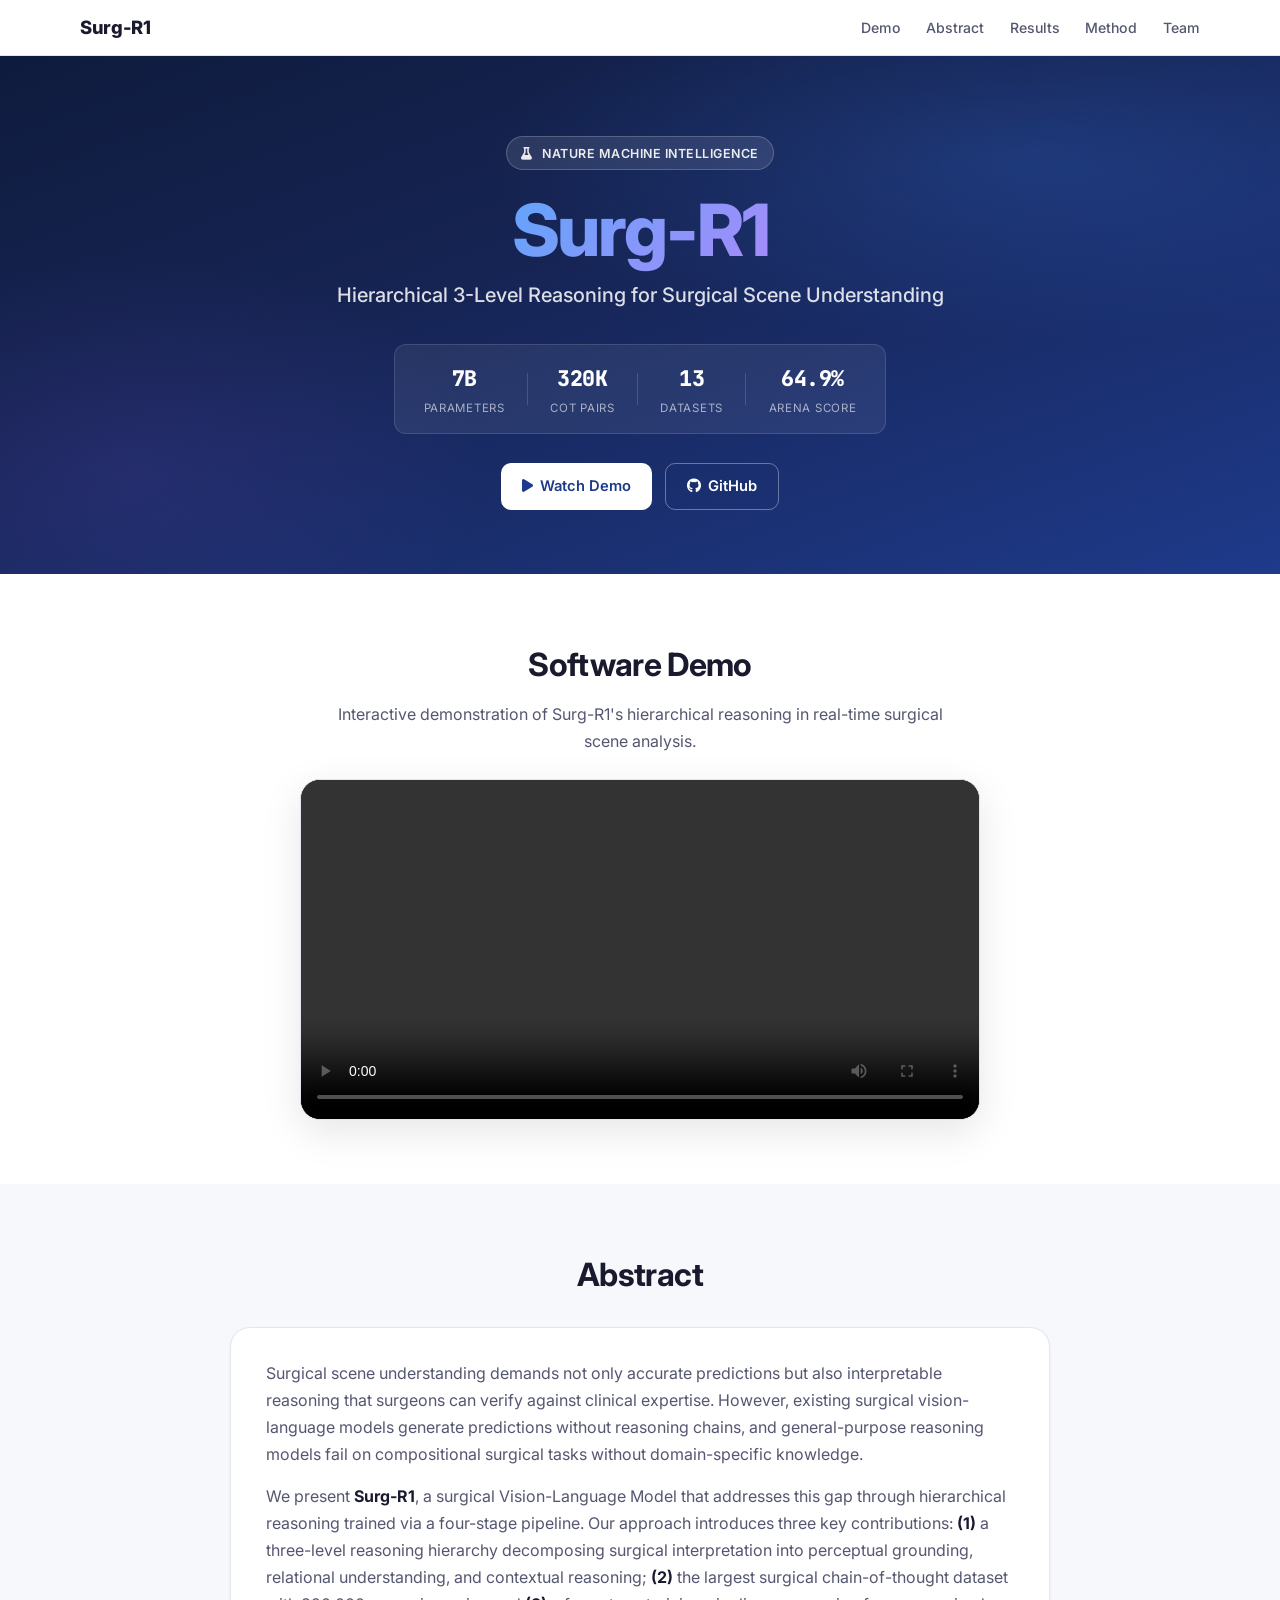
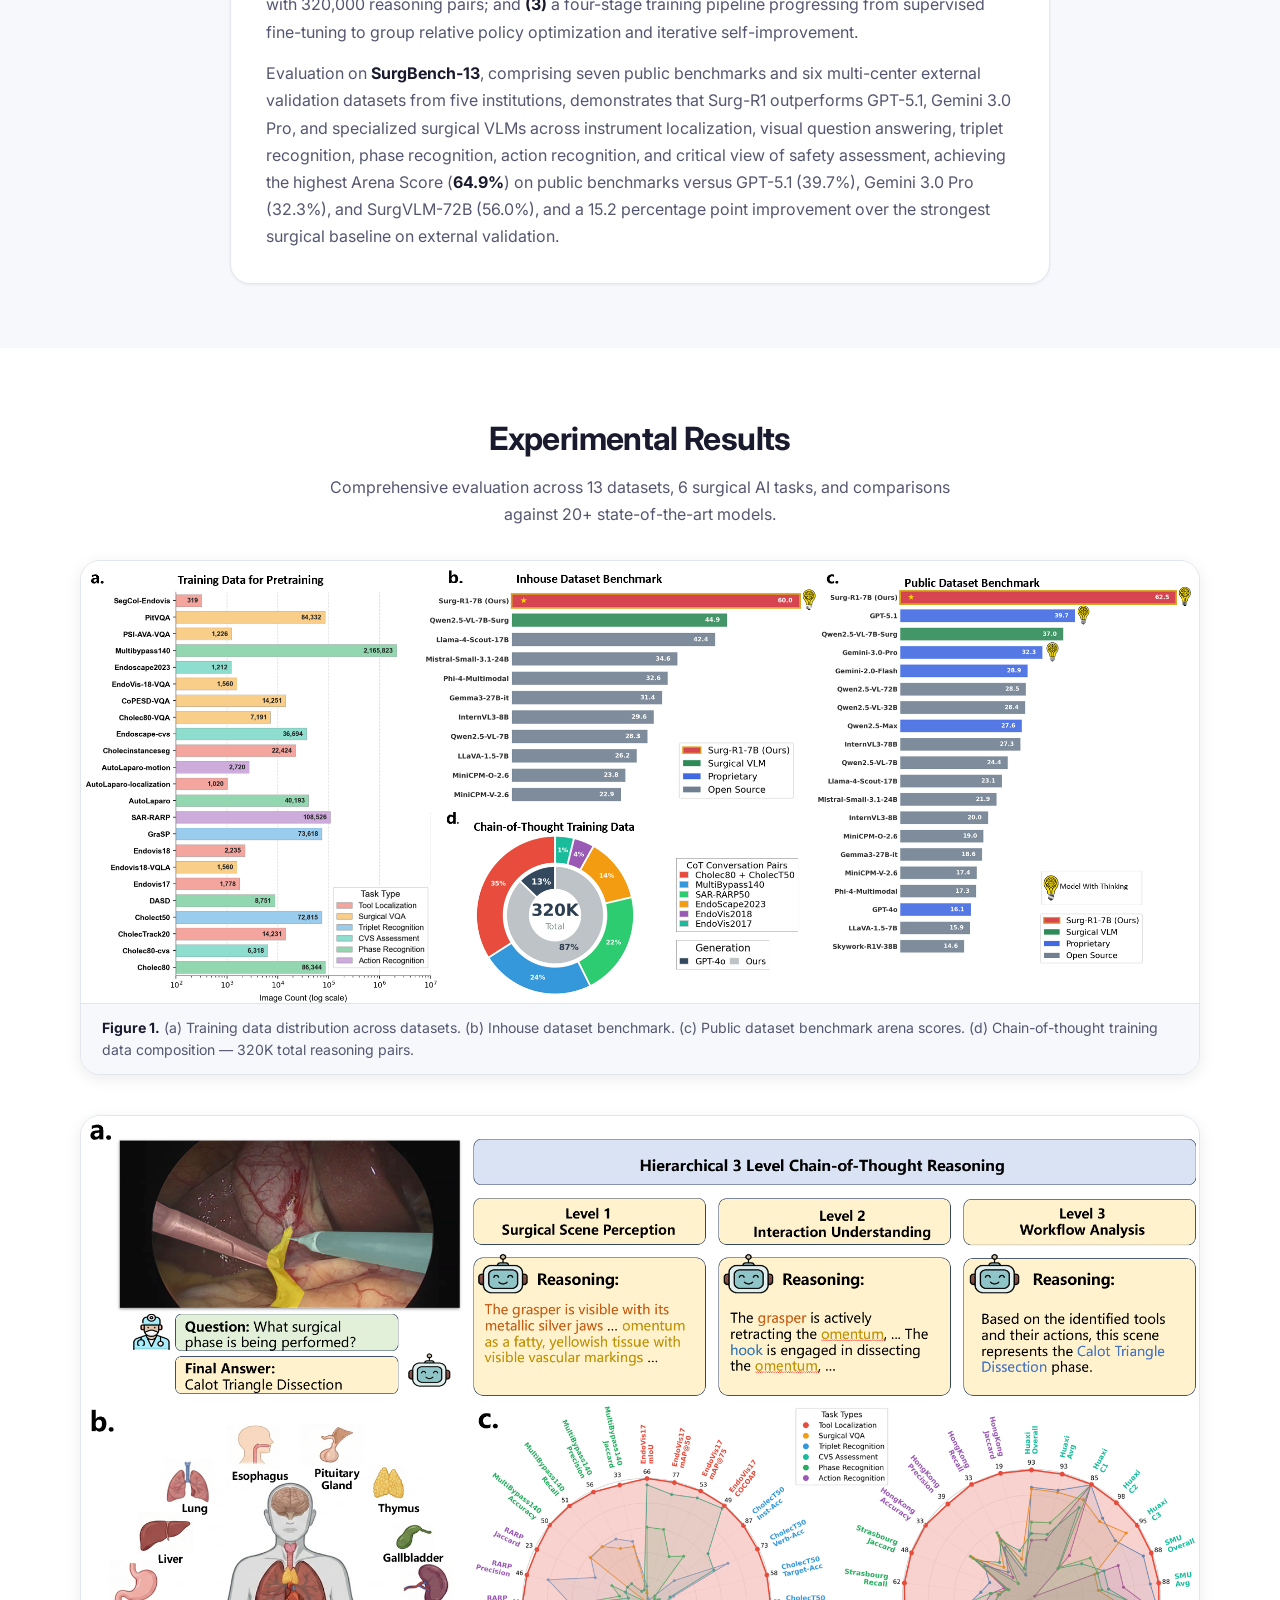
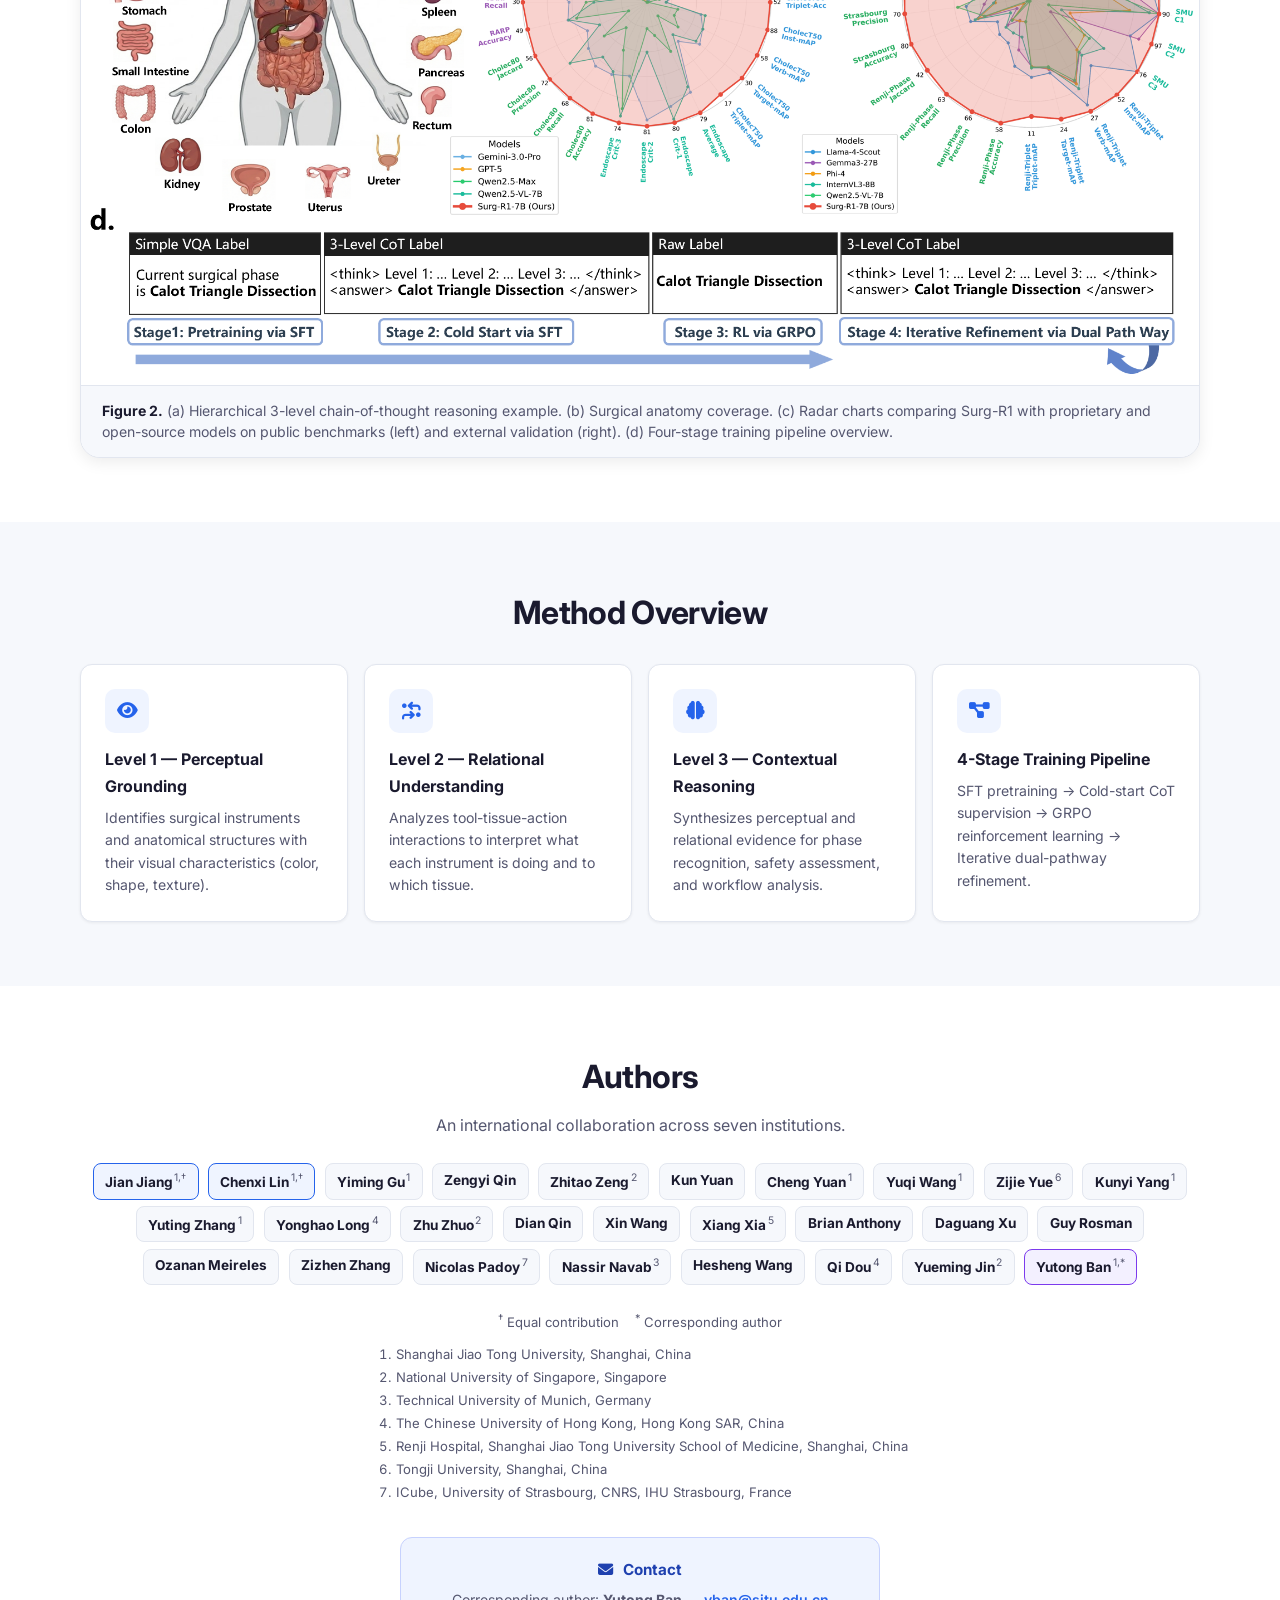
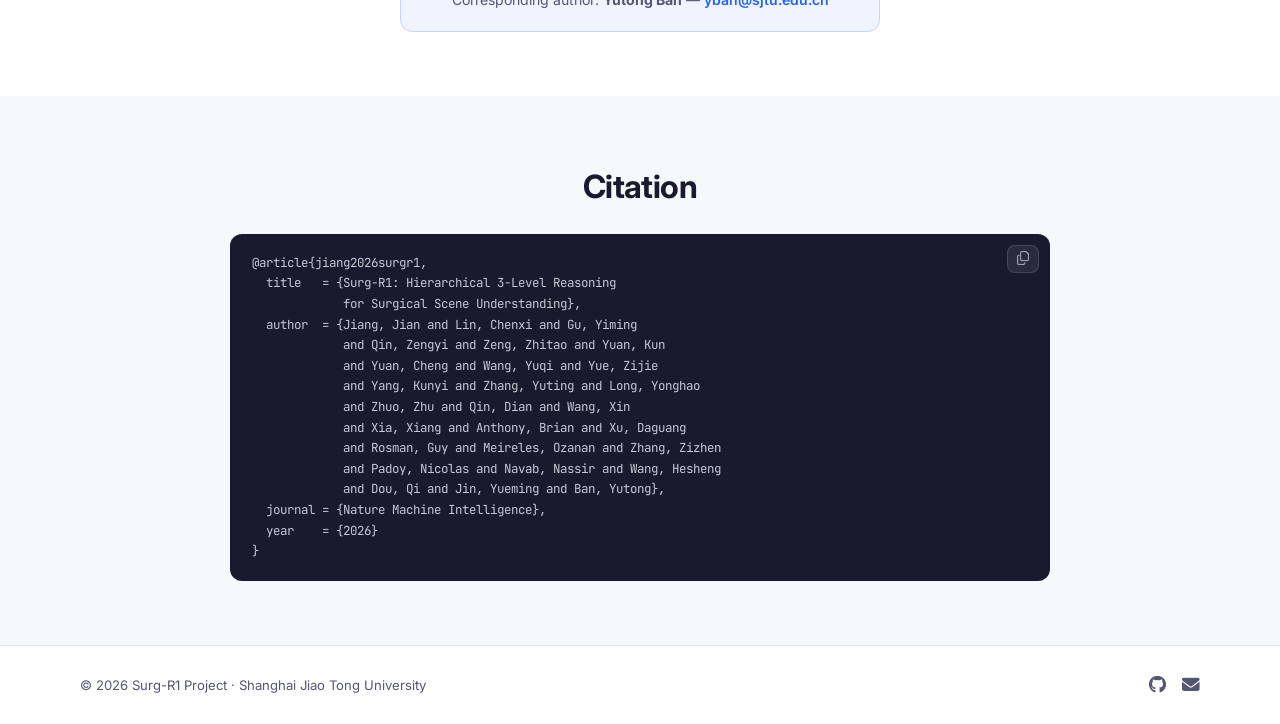
==== index.html @ 4fa376d5 "Redesign site: better template, smaller video, author info, results figures. - Constrain video playe" ====
<!doctype html>
<html lang="en">
  <head>
    <meta charset="UTF-8" />
    <meta name="viewport" content="width=device-width, initial-scale=1.0" />
    <title>Surg-R1 | Hierarchical Reasoning for Surgical Scene Understanding</title>
    <meta name="description" content="Surg-R1: Hierarchical 3-level Reasoning for Surgical Scene Understanding. A surgical VLM with chain-of-thought reasoning." />
    <link rel="preconnect" href="https://fonts.googleapis.com" />
    <link rel="preconnect" href="https://fonts.gstatic.com" crossorigin />
    <link href="https://fonts.googleapis.com/css2?family=Inter:wght@400;500;600;700;800&family=JetBrains+Mono:wght@500&display=swap" rel="stylesheet" />
    <link rel="stylesheet" href="https://cdnjs.cloudflare.com/ajax/libs/font-awesome/6.5.1/css/all.min.css" />
    <link rel="stylesheet" href="styles.css" />
  </head>
  <body>
    <!-- ========== NAV ========== -->
    <nav class="topnav">
      <div class="container nav-inner">
        <a href="#" class="nav-brand">Surg-R1</a>
        <div class="nav-links">
          <a href="#demo">Demo</a>
          <a href="#abstract">Abstract</a>
          <a href="#results">Results</a>
          <a href="#method">Method</a>
          <a href="#authors">Team</a>
        </div>
      </div>
    </nav>

    <!-- ========== HERO ========== -->
    <header class="hero">
      <div class="container hero-inner">
        <span class="badge"><i class="fa-solid fa-flask"></i> Nature Machine Intelligence</span>
        <h1><span class="highlight">Surg-R1</span></h1>
        <p class="hero-sub">Hierarchical 3-Level Reasoning for Surgical Scene Understanding</p>

        <div class="hero-stats">
          <div class="stat">
            <span class="stat-val">7B</span>
            <span class="stat-label">Parameters</span>
          </div>
          <div class="stat-divider"></div>
          <div class="stat">
            <span class="stat-val">320K</span>
            <span class="stat-label">CoT Pairs</span>
          </div>
          <div class="stat-divider"></div>
          <div class="stat">
            <span class="stat-val">13</span>
            <span class="stat-label">Datasets</span>
          </div>
          <div class="stat-divider"></div>
          <div class="stat">
            <span class="stat-val">64.9%</span>
            <span class="stat-label">Arena Score</span>
          </div>
        </div>

        <div class="hero-actions">
          <a href="#demo" class="btn btn-white"><i class="fa-solid fa-play"></i> Watch Demo</a>
          <a href="https://github.com/JianJiangKCL/Surg-R1" class="btn btn-outline" target="_blank"><i class="fa-brands fa-github"></i> GitHub</a>
        </div>
      </div>
    </header>

    <main>
      <!-- ========== DEMO VIDEO ========== -->
      <section id="demo" class="section">
        <div class="container">
          <h2 class="section-title">Software Demo</h2>
          <p class="section-desc">Interactive demonstration of Surg-R1's hierarchical reasoning in real-time surgical scene analysis.</p>
          <div class="video-wrapper">
            <video controls preload="metadata" playsinline class="demo-video">
              <source src="assets/videos/surgr1-demo-web.mp4" type="video/mp4" />
              Your browser does not support HTML5 video.
            </video>
          </div>
        </div>
      </section>

      <!-- ========== ABSTRACT ========== -->
      <section id="abstract" class="section section-alt">
        <div class="container narrow">
          <h2 class="section-title">Abstract</h2>
          <div class="abstract-card">
            <p>Surgical scene understanding demands not only accurate predictions but also interpretable reasoning that surgeons can verify against clinical expertise. However, existing surgical vision-language models generate predictions without reasoning chains, and general-purpose reasoning models fail on compositional surgical tasks without domain-specific knowledge.</p>
            <p>We present <strong>Surg-R1</strong>, a surgical Vision-Language Model that addresses this gap through hierarchical reasoning trained via a four-stage pipeline. Our approach introduces three key contributions: <strong>(1)</strong> a three-level reasoning hierarchy decomposing surgical interpretation into perceptual grounding, relational understanding, and contextual reasoning; <strong>(2)</strong> the largest surgical chain-of-thought dataset with 320,000 reasoning pairs; and <strong>(3)</strong> a four-stage training pipeline progressing from supervised fine-tuning to group relative policy optimization and iterative self-improvement.</p>
            <p>Evaluation on <strong>SurgBench-13</strong>, comprising seven public benchmarks and six multi-center external validation datasets from five institutions, demonstrates that Surg-R1 outperforms GPT-5.1, Gemini 3.0 Pro, and specialized surgical VLMs across instrument localization, visual question answering, triplet recognition, phase recognition, action recognition, and critical view of safety assessment, achieving the highest Arena Score (<strong>64.9%</strong>) on public benchmarks versus GPT-5.1 (39.7%), Gemini 3.0 Pro (32.3%), and SurgVLM-72B (56.0%), and a 15.2 percentage point improvement over the strongest surgical baseline on external validation.</p>
          </div>
        </div>
      </section>

      <!-- ========== RESULTS ========== -->
      <section id="results" class="section">
        <div class="container">
          <h2 class="section-title">Experimental Results</h2>
          <p class="section-desc">Comprehensive evaluation across 13 datasets, 6 surgical AI tasks, and comparisons against 20+ state-of-the-art models.</p>

          <div class="figure-block">
            <figure>
              <img src="assets/images/figure2.png" alt="Training data statistics, inhouse benchmark results, public benchmark arena scores, and CoT data composition" loading="lazy" />
              <figcaption><strong>Figure 1.</strong> (a) Training data distribution across datasets. (b) Inhouse dataset benchmark. (c) Public dataset benchmark arena scores. (d) Chain-of-thought training data composition — 320K total reasoning pairs.</figcaption>
            </figure>
          </div>

          <div class="figure-block">
            <figure>
              <img src="assets/images/figure1.png" alt="Surg-R1 overview: hierarchical reasoning, evaluation radar charts, and training pipeline" loading="lazy" />
              <figcaption><strong>Figure 2.</strong> (a) Hierarchical 3-level chain-of-thought reasoning example. (b) Surgical anatomy coverage. (c) Radar charts comparing Surg-R1 with proprietary and open-source models on public benchmarks (left) and external validation (right). (d) Four-stage training pipeline overview.</figcaption>
            </figure>
          </div>
        </div>
      </section>

      <!-- ========== METHOD ========== -->
      <section id="method" class="section section-alt">
        <div class="container">
          <h2 class="section-title">Method Overview</h2>
          <div class="method-grid">
            <div class="method-card">
              <div class="method-icon"><i class="fa-solid fa-eye"></i></div>
              <h3>Level 1 — Perceptual Grounding</h3>
              <p>Identifies surgical instruments and anatomical structures with their visual characteristics (color, shape, texture).</p>
            </div>
            <div class="method-card">
              <div class="method-icon"><i class="fa-solid fa-arrows-turn-to-dots"></i></div>
              <h3>Level 2 — Relational Understanding</h3>
              <p>Analyzes tool-tissue-action interactions to interpret what each instrument is doing and to which tissue.</p>
            </div>
            <div class="method-card">
              <div class="method-icon"><i class="fa-solid fa-brain"></i></div>
              <h3>Level 3 — Contextual Reasoning</h3>
              <p>Synthesizes perceptual and relational evidence for phase recognition, safety assessment, and workflow analysis.</p>
            </div>
            <div class="method-card">
              <div class="method-icon"><i class="fa-solid fa-diagram-project"></i></div>
              <h3>4-Stage Training Pipeline</h3>
              <p>SFT pretraining → Cold-start CoT supervision → GRPO reinforcement learning → Iterative dual-pathway refinement.</p>
            </div>
          </div>
        </div>
      </section>

      <!-- ========== AUTHORS ========== -->
      <section id="authors" class="section">
        <div class="container">
          <h2 class="section-title">Authors</h2>
          <p class="section-desc">An international collaboration across seven institutions.</p>

          <div class="author-list">
            <div class="author equal"><strong>Jian Jiang</strong><sup>1,†</sup></div>
            <div class="author equal"><strong>Chenxi Lin</strong><sup>1,†</sup></div>
            <div class="author"><strong>Yiming Gu</strong><sup>1</sup></div>
            <div class="author"><strong>Zengyi Qin</strong></div>
            <div class="author"><strong>Zhitao Zeng</strong><sup>2</sup></div>
            <div class="author"><strong>Kun Yuan</strong></div>
            <div class="author"><strong>Cheng Yuan</strong><sup>1</sup></div>
            <div class="author"><strong>Yuqi Wang</strong><sup>1</sup></div>
            <div class="author"><strong>Zijie Yue</strong><sup>6</sup></div>
            <div class="author"><strong>Kunyi Yang</strong><sup>1</sup></div>
            <div class="author"><strong>Yuting Zhang</strong><sup>1</sup></div>
            <div class="author"><strong>Yonghao Long</strong><sup>4</sup></div>
            <div class="author"><strong>Zhu Zhuo</strong><sup>2</sup></div>
            <div class="author"><strong>Dian Qin</strong></div>
            <div class="author"><strong>Xin Wang</strong></div>
            <div class="author"><strong>Xiang Xia</strong><sup>5</sup></div>
            <div class="author"><strong>Brian Anthony</strong></div>
            <div class="author"><strong>Daguang Xu</strong></div>
            <div class="author"><strong>Guy Rosman</strong></div>
            <div class="author"><strong>Ozanan Meireles</strong></div>
            <div class="author"><strong>Zizhen Zhang</strong></div>
            <div class="author"><strong>Nicolas Padoy</strong><sup>7</sup></div>
            <div class="author"><strong>Nassir Navab</strong><sup>3</sup></div>
            <div class="author"><strong>Hesheng Wang</strong></div>
            <div class="author"><strong>Qi Dou</strong><sup>4</sup></div>
            <div class="author"><strong>Yueming Jin</strong><sup>2</sup></div>
            <div class="author corresponding"><strong>Yutong Ban</strong><sup>1,*</sup></div>
          </div>

          <div class="affil-block">
            <p class="affil-note"><sup>†</sup> Equal contribution &nbsp;&nbsp; <sup>*</sup> Corresponding author</p>
            <ol class="affil-list">
              <li>Shanghai Jiao Tong University, Shanghai, China</li>
              <li>National University of Singapore, Singapore</li>
              <li>Technical University of Munich, Germany</li>
              <li>The Chinese University of Hong Kong, Hong Kong SAR, China</li>
              <li>Renji Hospital, Shanghai Jiao Tong University School of Medicine, Shanghai, China</li>
              <li>Tongji University, Shanghai, China</li>
              <li>ICube, University of Strasbourg, CNRS, IHU Strasbourg, France</li>
            </ol>
          </div>

          <div class="contact-card">
            <h3><i class="fa-solid fa-envelope"></i> Contact</h3>
            <p>Corresponding author: <strong>Yutong Ban</strong> — <a href="mailto:yban@sjtu.edu.cn">yban@sjtu.edu.cn</a></p>
          </div>
        </div>
      </section>

      <!-- ========== BIBTEX ========== -->
      <section id="cite" class="section section-alt">
        <div class="container narrow">
          <h2 class="section-title">Citation</h2>
          <div class="cite-box">
            <button class="copy-btn" onclick="copyBib()" title="Copy to clipboard"><i class="fa-regular fa-copy"></i></button>
<pre id="bibtex">@article{jiang2026surgr1,
  title   = {Surg-R1: Hierarchical 3-Level Reasoning
             for Surgical Scene Understanding},
  author  = {Jiang, Jian and Lin, Chenxi and Gu, Yiming
             and Qin, Zengyi and Zeng, Zhitao and Yuan, Kun
             and Yuan, Cheng and Wang, Yuqi and Yue, Zijie
             and Yang, Kunyi and Zhang, Yuting and Long, Yonghao
             and Zhuo, Zhu and Qin, Dian and Wang, Xin
             and Xia, Xiang and Anthony, Brian and Xu, Daguang
             and Rosman, Guy and Meireles, Ozanan and Zhang, Zizhen
             and Padoy, Nicolas and Navab, Nassir and Wang, Hesheng
             and Dou, Qi and Jin, Yueming and Ban, Yutong},
  journal = {Nature Machine Intelligence},
  year    = {2026}
}</pre>
          </div>
        </div>
      </section>
    </main>

    <footer class="footer">
      <div class="container footer-inner">
        <p>&copy; 2026 Surg-R1 Project &middot; Shanghai Jiao Tong University</p>
        <div class="footer-links">
          <a href="https://github.com/JianJiangKCL/Surg-R1" target="_blank"><i class="fa-brands fa-github"></i></a>
          <a href="mailto:yban@sjtu.edu.cn"><i class="fa-solid fa-envelope"></i></a>
        </div>
      </div>
    </footer>

    <script>
      function copyBib() {
        const t = document.getElementById("bibtex").innerText;
        navigator.clipboard.writeText(t);
        const btn = document.querySelector(".copy-btn");
        btn.innerHTML = '<i class="fa-solid fa-check"></i>';
        setTimeout(() => btn.innerHTML = '<i class="fa-regular fa-copy"></i>', 1500);
      }
    </script>
  </body>
</html>
---- styles.css ----
/* ===== Reset & Base ===== */
*,
*::before,
*::after {
  box-sizing: border-box;
  margin: 0;
  padding: 0;
}

:root {
  --bg: #ffffff;
  --bg-alt: #f6f8fc;
  --text: #1a1a2e;
  --text-secondary: #555770;
  --accent: #2563eb;
  --accent-dark: #1e40af;
  --accent-bg: #eff4ff;
  --border: #e2e6ef;
  --radius: 12px;
  --radius-lg: 20px;
  --shadow-sm: 0 1px 3px rgba(0, 0, 0, 0.06);
  --shadow-md: 0 4px 16px rgba(0, 0, 0, 0.08);
  --shadow-lg: 0 12px 40px rgba(0, 0, 0, 0.1);
  --font: "Inter", -apple-system, BlinkMacSystemFont, "Segoe UI", sans-serif;
  --mono: "JetBrains Mono", "Fira Code", monospace;
}

html {
  scroll-behavior: smooth;
  scroll-padding-top: 64px;
}

body {
  font-family: var(--font);
  color: var(--text);
  background: var(--bg);
  line-height: 1.7;
  -webkit-font-smoothing: antialiased;
}

img {
  max-width: 100%;
  height: auto;
  display: block;
}

a {
  color: var(--accent);
  text-decoration: none;
}

a:hover {
  color: var(--accent-dark);
}

/* ===== Layout ===== */
.container {
  width: min(1120px, calc(100% - 2.5rem));
  margin: 0 auto;
}

.narrow {
  max-width: 820px;
}

/* ===== Nav ===== */
.topnav {
  position: sticky;
  top: 0;
  z-index: 100;
  background: rgba(255, 255, 255, 0.88);
  backdrop-filter: blur(16px);
  border-bottom: 1px solid var(--border);
  height: 56px;
  display: flex;
  align-items: center;
}

.nav-inner {
  display: flex;
  align-items: center;
  justify-content: space-between;
}

.nav-brand {
  font-weight: 800;
  font-size: 1.15rem;
  color: var(--text);
  letter-spacing: -0.02em;
}

.nav-links {
  display: flex;
  gap: 1.6rem;
}

.nav-links a {
  color: var(--text-secondary);
  font-size: 0.88rem;
  font-weight: 500;
  transition: color 0.2s;
}

.nav-links a:hover {
  color: var(--accent);
}

/* ===== Hero ===== */
.hero {
  background: linear-gradient(160deg, #0f1b3d 0%, #162454 40%, #1e3a8a 100%);
  color: #fff;
  padding: 5rem 0 4rem;
  position: relative;
  overflow: hidden;
}

.hero::before {
  content: "";
  position: absolute;
  inset: 0;
  background:
    radial-gradient(ellipse 60% 50% at 80% 20%, rgba(59, 130, 246, 0.2) 0%, transparent 70%),
    radial-gradient(ellipse 40% 60% at 10% 80%, rgba(139, 92, 246, 0.12) 0%, transparent 70%);
  pointer-events: none;
}

.hero-inner {
  position: relative;
  text-align: center;
}

.badge {
  display: inline-block;
  padding: 0.35rem 0.9rem;
  background: rgba(255, 255, 255, 0.1);
  border: 1px solid rgba(255, 255, 255, 0.2);
  border-radius: 999px;
  font-size: 0.78rem;
  font-weight: 600;
  letter-spacing: 0.04em;
  text-transform: uppercase;
  color: rgba(255, 255, 255, 0.9);
}

.badge i {
  margin-right: 0.35rem;
}

h1 {
  margin-top: 1.2rem;
  font-size: clamp(2.8rem, 7vw, 4.5rem);
  font-weight: 800;
  letter-spacing: -0.03em;
  line-height: 1.1;
}

.highlight {
  background: linear-gradient(135deg, #60a5fa, #a78bfa);
  -webkit-background-clip: text;
  background-clip: text;
  -webkit-text-fill-color: transparent;
}

.hero-sub {
  margin-top: 0.6rem;
  font-size: clamp(1rem, 2.2vw, 1.25rem);
  font-weight: 500;
  color: rgba(255, 255, 255, 0.85);
}

.hero-stats {
  margin-top: 2rem;
  display: inline-flex;
  align-items: center;
  gap: 1.4rem;
  background: rgba(255, 255, 255, 0.07);
  border: 1px solid rgba(255, 255, 255, 0.12);
  border-radius: var(--radius);
  padding: 0.9rem 1.8rem;
}

.stat {
  display: flex;
  flex-direction: column;
  align-items: center;
}

.stat-val {
  font-size: 1.35rem;
  font-weight: 800;
  font-family: var(--mono);
  letter-spacing: -0.02em;
}

.stat-label {
  font-size: 0.72rem;
  text-transform: uppercase;
  letter-spacing: 0.06em;
  color: rgba(255, 255, 255, 0.6);
  margin-top: 0.15rem;
}

.stat-divider {
  width: 1px;
  height: 32px;
  background: rgba(255, 255, 255, 0.15);
}

.hero-actions {
  margin-top: 1.8rem;
  display: flex;
  gap: 0.8rem;
  justify-content: center;
  flex-wrap: wrap;
}

.btn {
  display: inline-flex;
  align-items: center;
  gap: 0.45rem;
  padding: 0.65rem 1.3rem;
  border-radius: 10px;
  font-weight: 600;
  font-size: 0.92rem;
  transition: all 0.2s;
  cursor: pointer;
  border: none;
}

.btn-white {
  background: #fff;
  color: #1e3a8a;
}

.btn-white:hover {
  background: #e0e7ff;
  color: #1e3a8a;
}

.btn-outline {
  background: transparent;
  color: #fff;
  border: 1.5px solid rgba(255, 255, 255, 0.35);
}

.btn-outline:hover {
  background: rgba(255, 255, 255, 0.1);
  color: #fff;
}

/* ===== Sections ===== */
.section {
  padding: 4rem 0;
}

.section-alt {
  background: var(--bg-alt);
}

.section-title {
  font-size: clamp(1.5rem, 3vw, 2rem);
  font-weight: 700;
  letter-spacing: -0.02em;
  text-align: center;
}

.section-desc {
  margin-top: 0.5rem;
  text-align: center;
  color: var(--text-secondary);
  max-width: 640px;
  margin-left: auto;
  margin-right: auto;
}

/* ===== Video ===== */
.video-wrapper {
  margin: 1.5rem auto 0;
  max-width: 680px;
  border-radius: var(--radius-lg);
  overflow: hidden;
  background: #0f0f17;
  box-shadow: var(--shadow-lg);
  border: 1px solid var(--border);
}

.demo-video {
  width: 100%;
  display: block;
}

/* ===== Abstract ===== */
.abstract-card {
  margin-top: 1.5rem;
  background: var(--bg);
  border: 1px solid var(--border);
  border-radius: var(--radius-lg);
  padding: 2rem 2.2rem;
  box-shadow: var(--shadow-sm);
}

.abstract-card p {
  color: var(--text-secondary);
  margin-bottom: 0.9rem;
}

.abstract-card p:last-child {
  margin-bottom: 0;
}

.abstract-card strong {
  color: var(--text);
}

/* ===== Figures ===== */
.figure-block {
  margin-top: 2rem;
}

.figure-block + .figure-block {
  margin-top: 2.5rem;
}

.figure-block figure {
  background: var(--bg);
  border: 1px solid var(--border);
  border-radius: var(--radius-lg);
  overflow: hidden;
  box-shadow: var(--shadow-md);
}

.figure-block figure img {
  width: 100%;
  display: block;
}

.figure-block figcaption {
  padding: 0.85rem 1.3rem;
  font-size: 0.88rem;
  color: var(--text-secondary);
  line-height: 1.55;
  border-top: 1px solid var(--border);
  background: var(--bg-alt);
}

.figure-block figcaption strong {
  color: var(--text);
}

/* ===== Method Grid ===== */
.method-grid {
  margin-top: 1.5rem;
  display: grid;
  grid-template-columns: repeat(auto-fit, minmax(240px, 1fr));
  gap: 1rem;
}

.method-card {
  background: var(--bg);
  border: 1px solid var(--border);
  border-radius: var(--radius);
  padding: 1.5rem;
  box-shadow: var(--shadow-sm);
  transition: box-shadow 0.25s, transform 0.25s;
}

.method-card:hover {
  box-shadow: var(--shadow-md);
  transform: translateY(-2px);
}

.method-icon {
  width: 44px;
  height: 44px;
  border-radius: 10px;
  background: var(--accent-bg);
  color: var(--accent);
  display: flex;
  align-items: center;
  justify-content: center;
  font-size: 1.15rem;
  margin-bottom: 0.8rem;
}

.method-card h3 {
  font-size: 1rem;
  font-weight: 700;
  margin-bottom: 0.4rem;
}

.method-card p {
  font-size: 0.88rem;
  color: var(--text-secondary);
  line-height: 1.6;
}

/* ===== Authors ===== */
.author-list {
  margin-top: 1.5rem;
  display: flex;
  flex-wrap: wrap;
  justify-content: center;
  gap: 0.4rem 0.6rem;
}

.author {
  display: inline-block;
  padding: 0.3rem 0.7rem;
  background: var(--bg-alt);
  border: 1px solid var(--border);
  border-radius: 8px;
  font-size: 0.85rem;
}

.author.equal {
  border-color: var(--accent);
  background: var(--accent-bg);
}

.author.corresponding {
  border-color: #7c3aed;
  background: #f3f0ff;
}

.author sup {
  font-size: 0.65rem;
  color: var(--text-secondary);
  margin-left: 0.1rem;
}

.affil-block {
  margin-top: 1.5rem;
  text-align: center;
}

.affil-note {
  font-size: 0.82rem;
  color: var(--text-secondary);
  margin-bottom: 0.6rem;
}

.affil-list {
  display: inline-block;
  text-align: left;
  font-size: 0.82rem;
  color: var(--text-secondary);
  padding-left: 1.5rem;
  line-height: 1.75;
}

.contact-card {
  margin-top: 2rem;
  background: var(--accent-bg);
  border: 1px solid #c7d2fe;
  border-radius: var(--radius);
  padding: 1.2rem 1.5rem;
  max-width: 480px;
  margin-left: auto;
  margin-right: auto;
  text-align: center;
}

.contact-card h3 {
  font-size: 0.95rem;
  color: var(--accent-dark);
  margin-bottom: 0.3rem;
}

.contact-card h3 i {
  margin-right: 0.4rem;
}

.contact-card p {
  font-size: 0.88rem;
  color: var(--text-secondary);
}

.contact-card a {
  font-weight: 600;
}

/* ===== Citation ===== */
.cite-box {
  margin-top: 1.2rem;
  position: relative;
  background: #1a1a2e;
  border-radius: var(--radius);
  padding: 1.2rem 1.4rem;
  overflow-x: auto;
}

.cite-box pre {
  font-family: var(--mono);
  font-size: 0.78rem;
  color: #c5c8d4;
  line-height: 1.65;
  white-space: pre;
  margin: 0;
}

.copy-btn {
  position: absolute;
  top: 0.7rem;
  right: 0.7rem;
  background: rgba(255, 255, 255, 0.08);
  border: 1px solid rgba(255, 255, 255, 0.12);
  color: #9ca3af;
  border-radius: 8px;
  padding: 0.35rem 0.55rem;
  cursor: pointer;
  font-size: 0.85rem;
  transition: all 0.2s;
}

.copy-btn:hover {
  background: rgba(255, 255, 255, 0.15);
  color: #fff;
}

/* ===== Footer ===== */
.footer {
  padding: 1.5rem 0;
  border-top: 1px solid var(--border);
}

.footer-inner {
  display: flex;
  align-items: center;
  justify-content: space-between;
}

.footer p {
  font-size: 0.82rem;
  color: var(--text-secondary);
}

.footer-links {
  display: flex;
  gap: 1rem;
}

.footer-links a {
  color: var(--text-secondary);
  font-size: 1.1rem;
  transition: color 0.2s;
}

.footer-links a:hover {
  color: var(--accent);
}

/* ===== Responsive ===== */
@media (max-width: 768px) {
  .hero {
    padding: 3.5rem 0 3rem;
  }

  .hero-stats {
    gap: 0.8rem;
    padding: 0.7rem 1rem;
  }

  .stat-val {
    font-size: 1.1rem;
  }

  .nav-links {
    display: none;
  }

  .method-grid {
    grid-template-columns: 1fr;
  }

  .abstract-card {
    padding: 1.2rem 1rem;
  }

  .footer-inner {
    flex-direction: column;
    gap: 0.6rem;
  }
}

@media (max-width: 480px) {
  .hero-stats {
    flex-wrap: wrap;
    justify-content: center;
  }

  .stat-divider {
    display: none;
  }

  .hero-actions {
    flex-direction: column;
    align-items: center;
  }

  .btn {
    width: 100%;
    justify-content: center;
  }
}
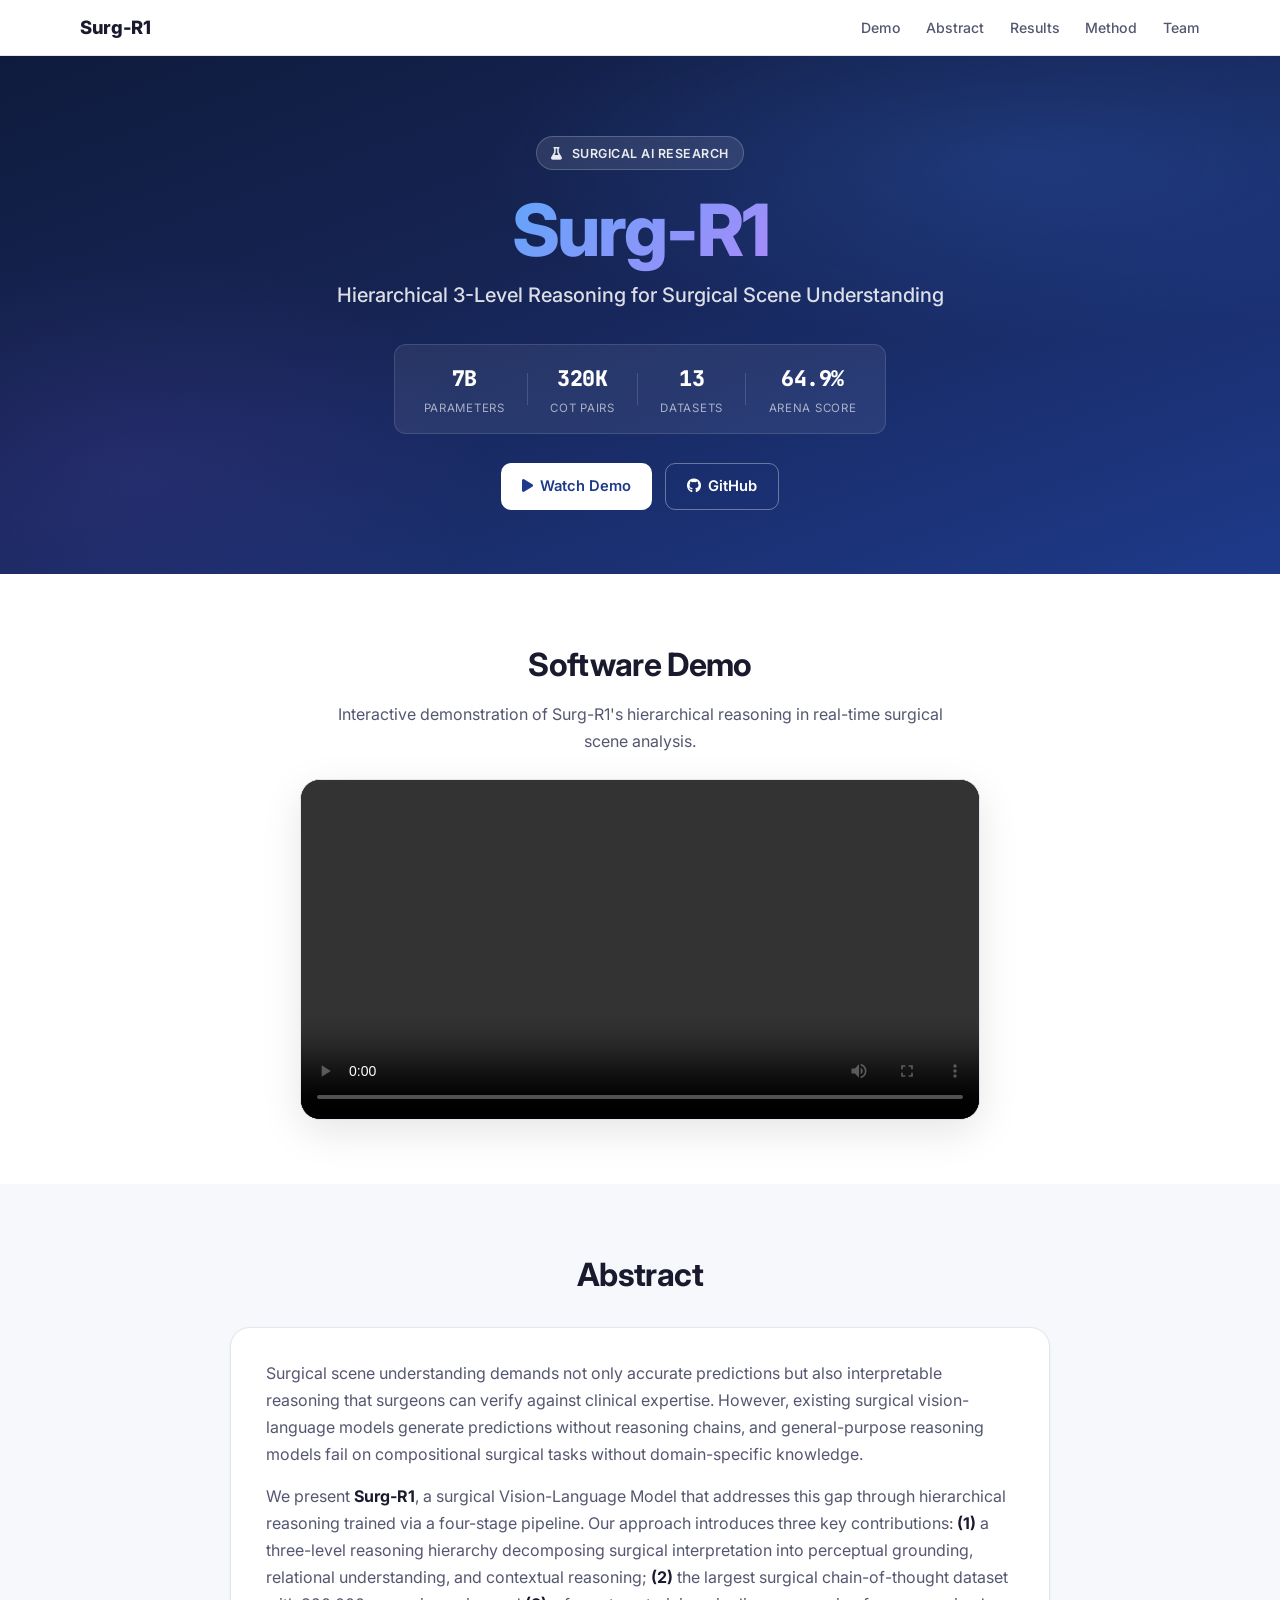
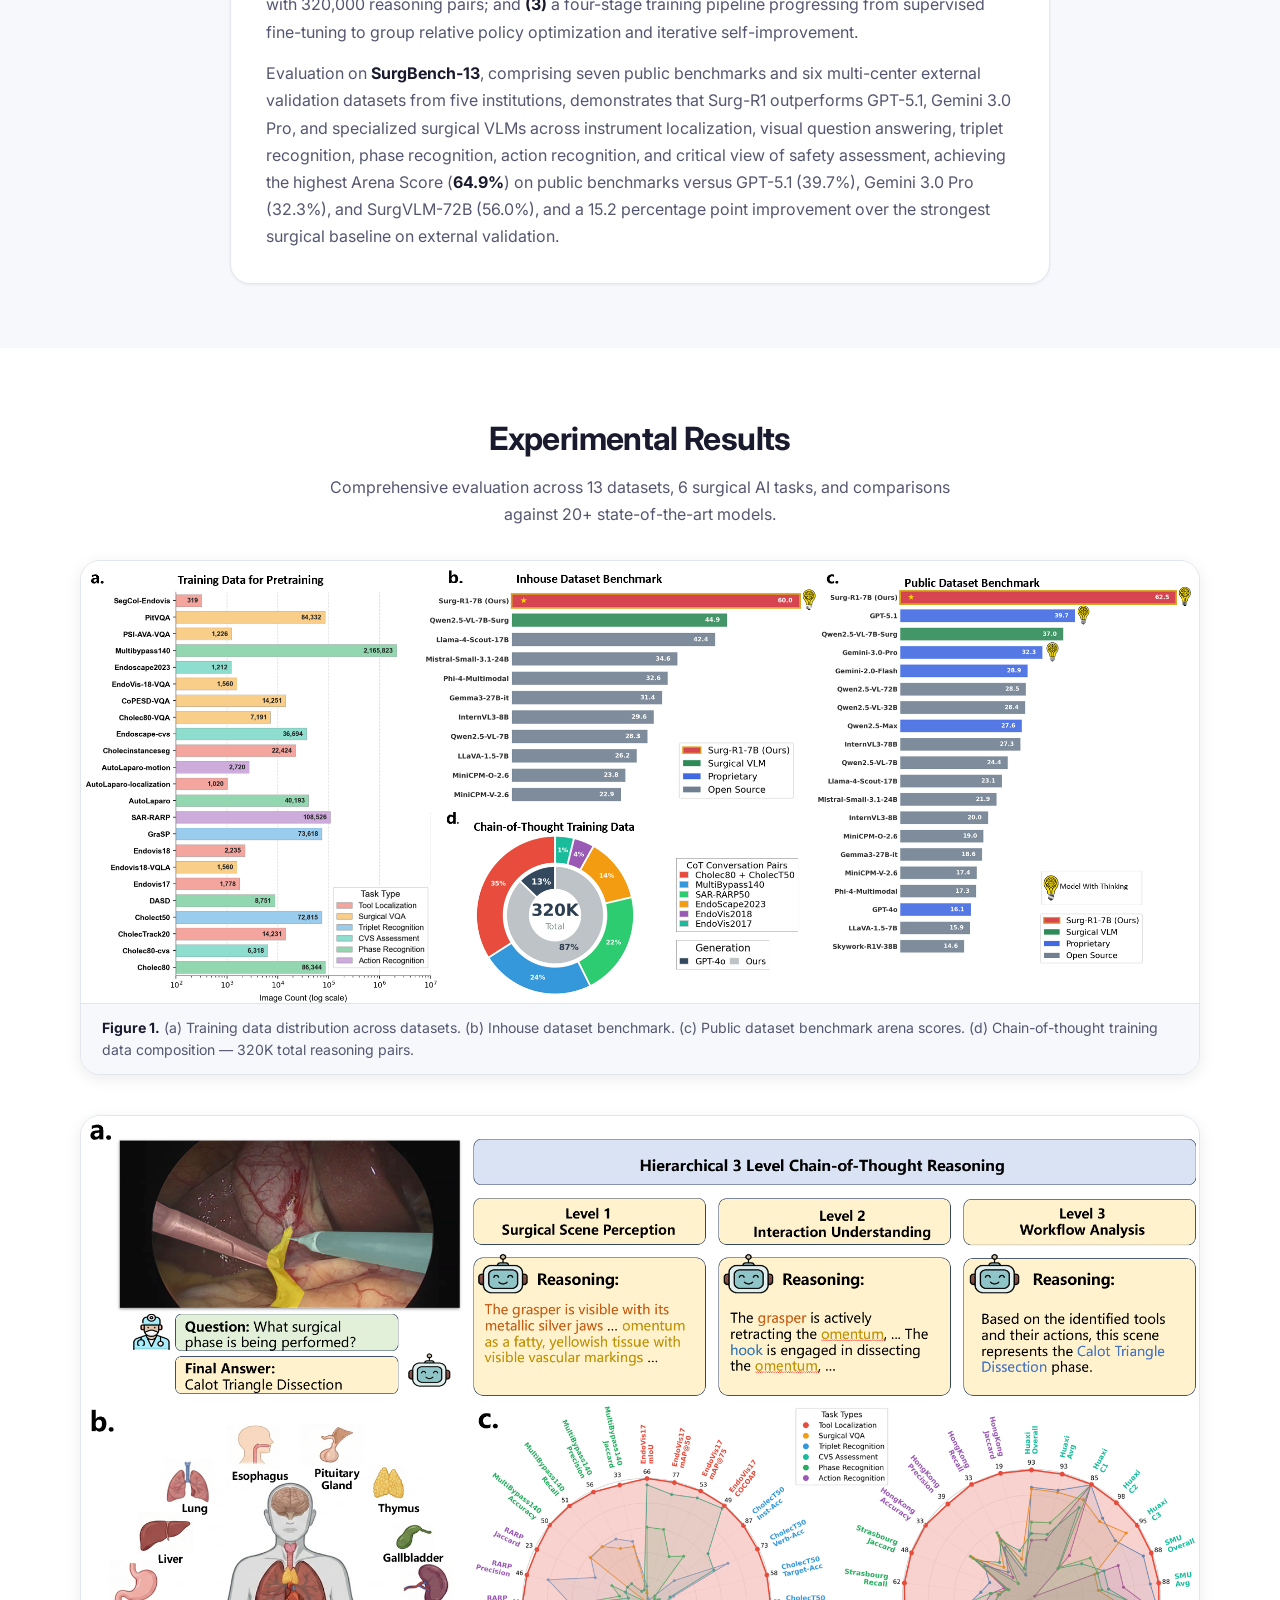
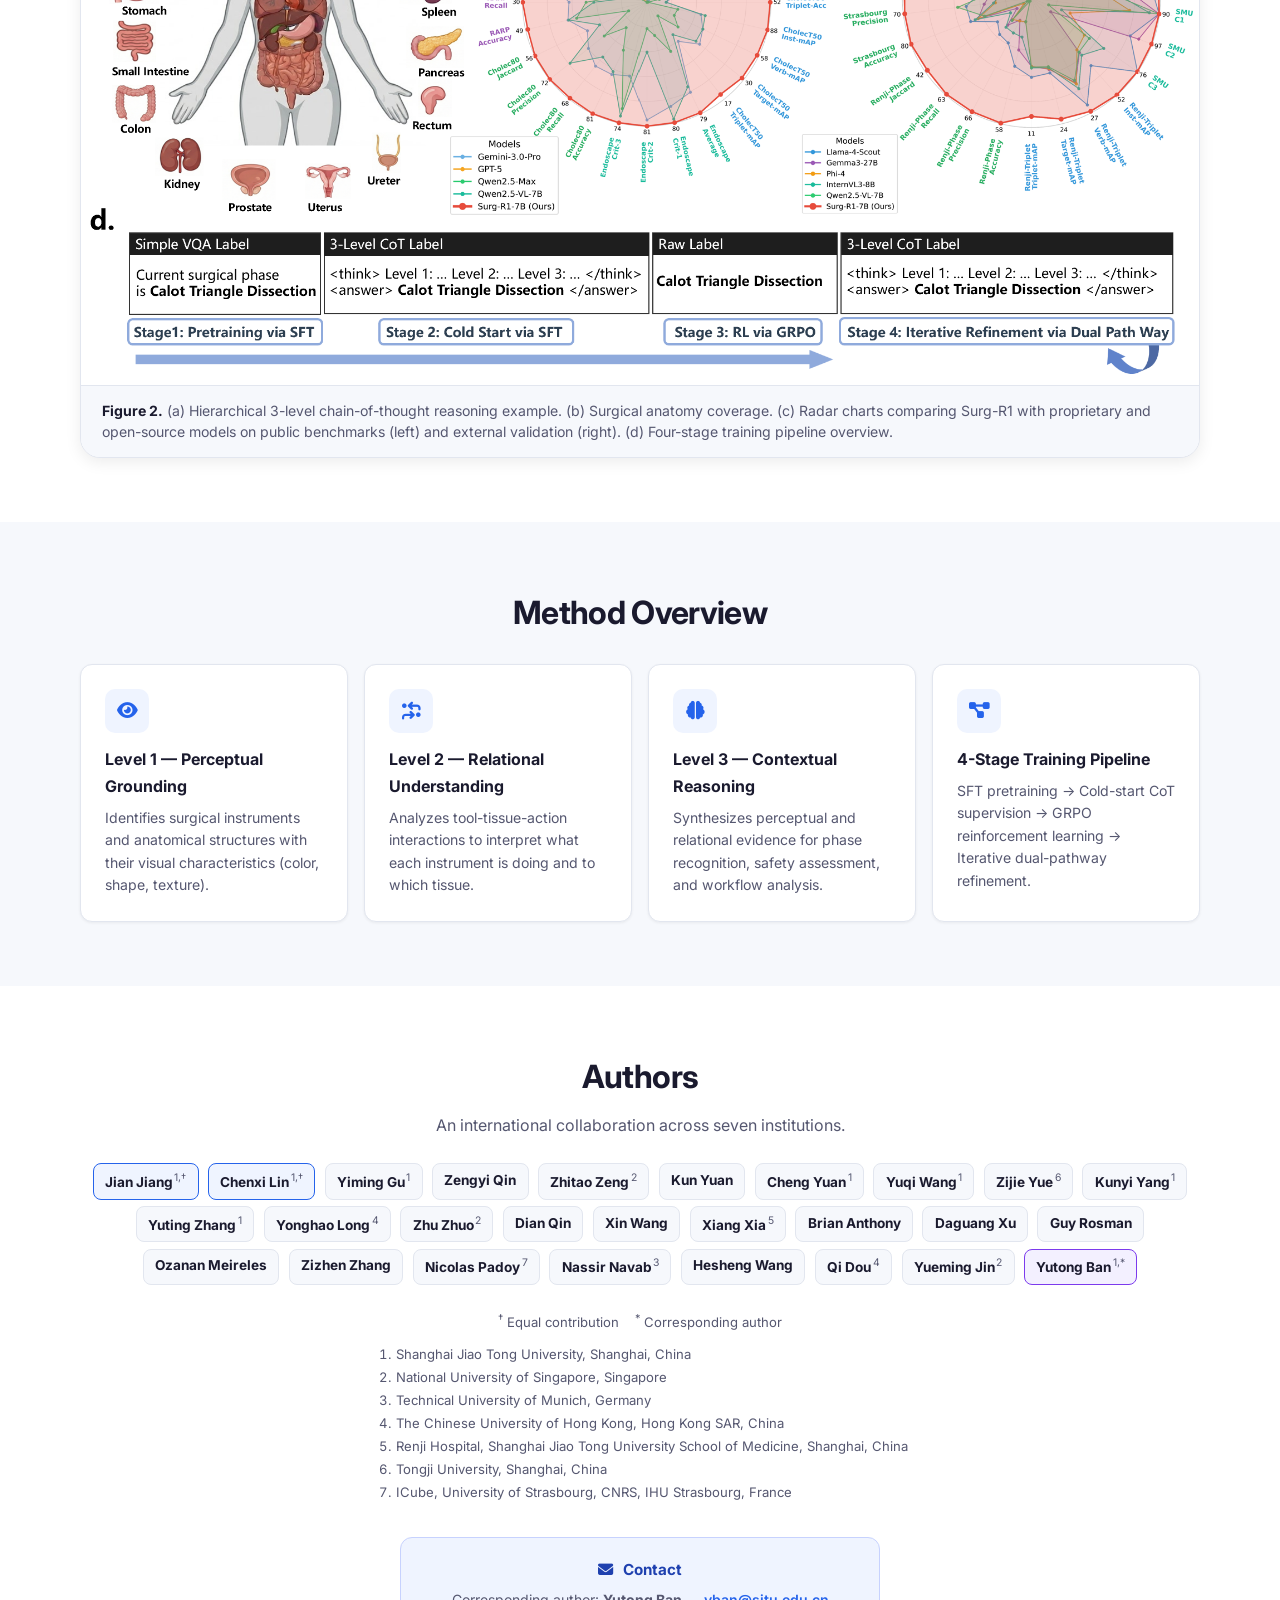
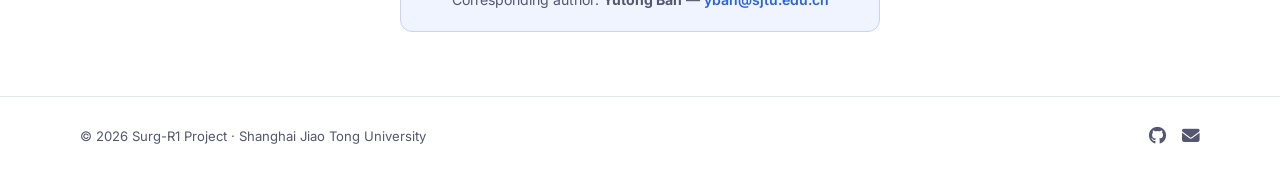
==== commit 899777a1: "Remove citation block and NMI reference (not yet submitted)" ====
--- a/index.html
+++ b/index.html
@@ -29,7 +29,7 @@
     <!-- ========== HERO ========== -->
     <header class="hero">
       <div class="container hero-inner">
-        <span class="badge"><i class="fa-solid fa-flask"></i> Nature Machine Intelligence</span>
+        <span class="badge"><i class="fa-solid fa-flask"></i> Surgical AI Research</span>
         <h1><span class="highlight">Surg-R1</span></h1>
         <p class="hero-sub">Hierarchical 3-Level Reasoning for Surgical Scene Understanding</p>
 
@@ -196,30 +196,6 @@
         </div>
       </section>
 
-      <!-- ========== BIBTEX ========== -->
-      <section id="cite" class="section section-alt">
-        <div class="container narrow">
-          <h2 class="section-title">Citation</h2>
-          <div class="cite-box">
-            <button class="copy-btn" onclick="copyBib()" title="Copy to clipboard"><i class="fa-regular fa-copy"></i></button>
-<pre id="bibtex">@article{jiang2026surgr1,
-  title   = {Surg-R1: Hierarchical 3-Level Reasoning
-             for Surgical Scene Understanding},
-  author  = {Jiang, Jian and Lin, Chenxi and Gu, Yiming
-             and Qin, Zengyi and Zeng, Zhitao and Yuan, Kun
-             and Yuan, Cheng and Wang, Yuqi and Yue, Zijie
-             and Yang, Kunyi and Zhang, Yuting and Long, Yonghao
-             and Zhuo, Zhu and Qin, Dian and Wang, Xin
-             and Xia, Xiang and Anthony, Brian and Xu, Daguang
-             and Rosman, Guy and Meireles, Ozanan and Zhang, Zizhen
-             and Padoy, Nicolas and Navab, Nassir and Wang, Hesheng
-             and Dou, Qi and Jin, Yueming and Ban, Yutong},
-  journal = {Nature Machine Intelligence},
-  year    = {2026}
-}</pre>
-          </div>
-        </div>
-      </section>
     </main>
 
     <footer class="footer">
@@ -232,14 +208,5 @@
       </div>
     </footer>
 
-    <script>
-      function copyBib() {
-        const t = document.getElementById("bibtex").innerText;
-        navigator.clipboard.writeText(t);
-        const btn = document.querySelector(".copy-btn");
-        btn.innerHTML = '<i class="fa-solid fa-check"></i>';
-        setTimeout(() => btn.innerHTML = '<i class="fa-regular fa-copy"></i>', 1500);
-      }
-    </script>
   </body>
 </html>
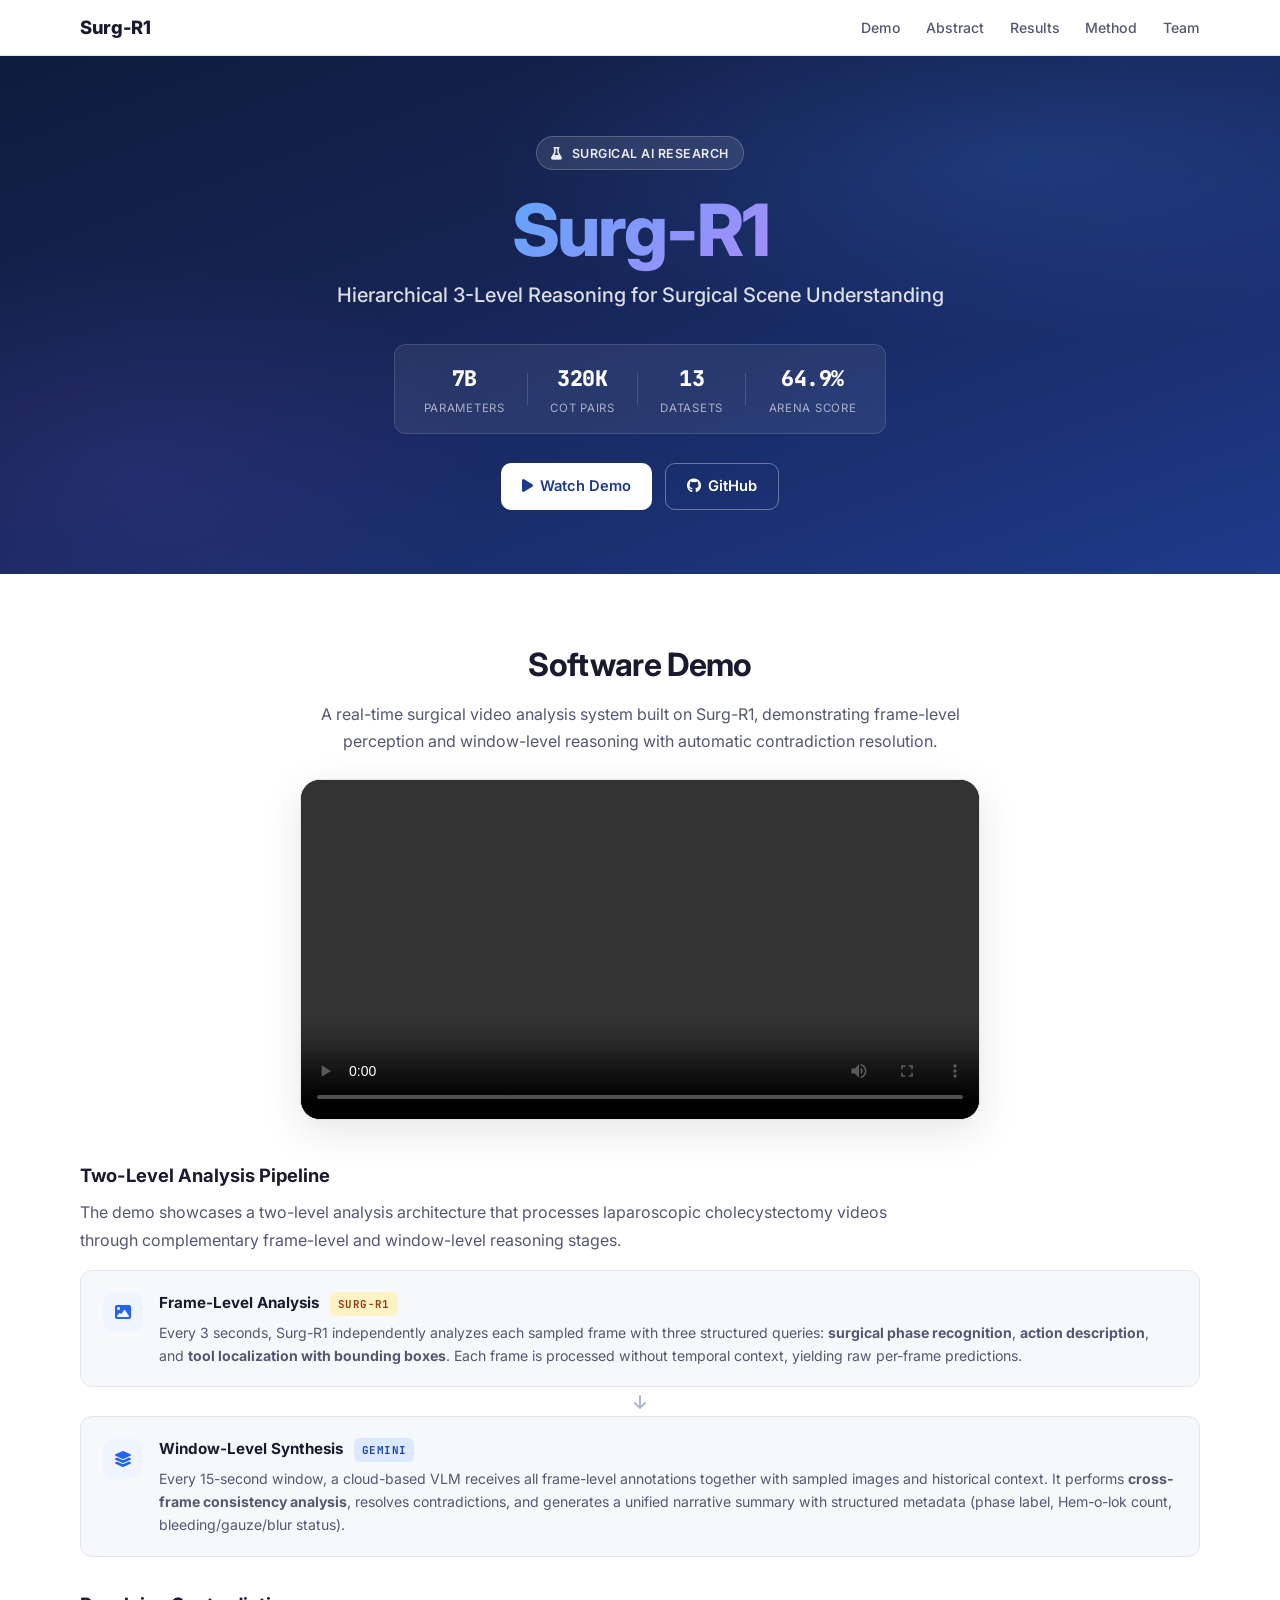
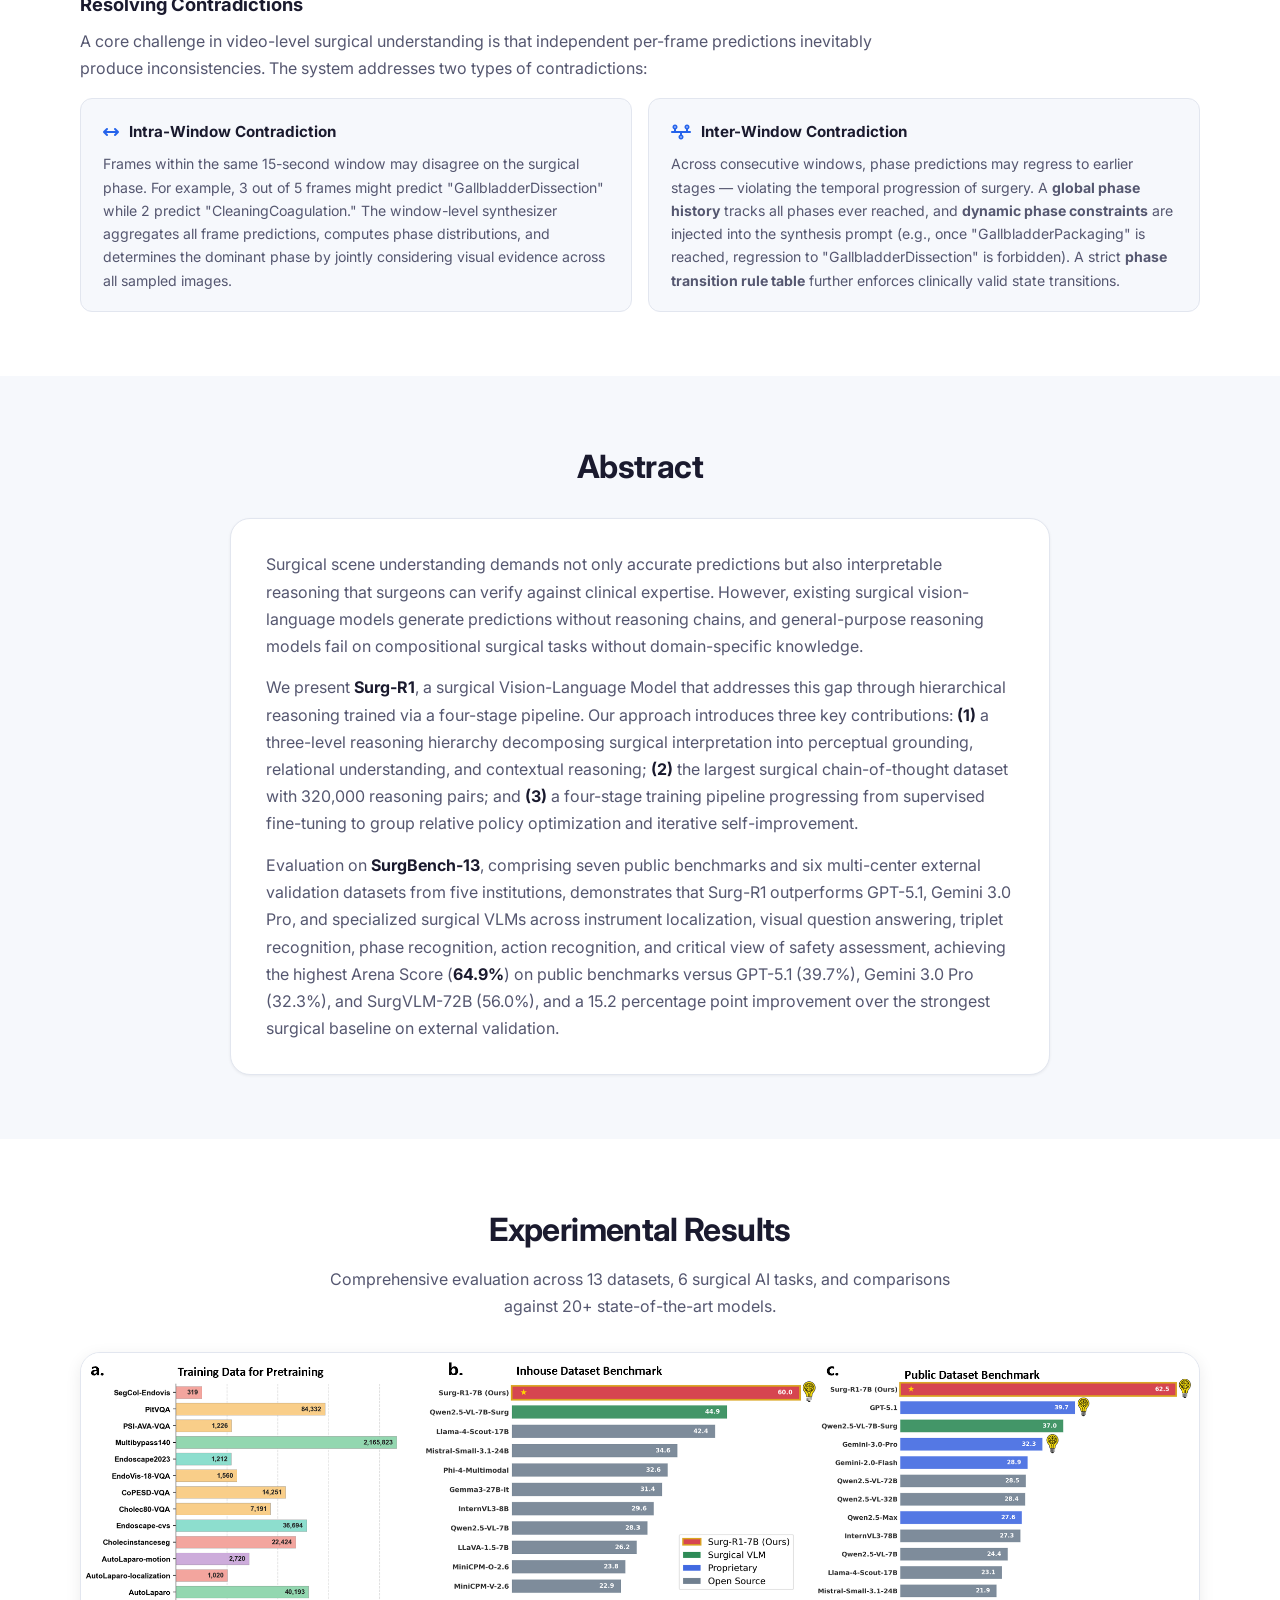
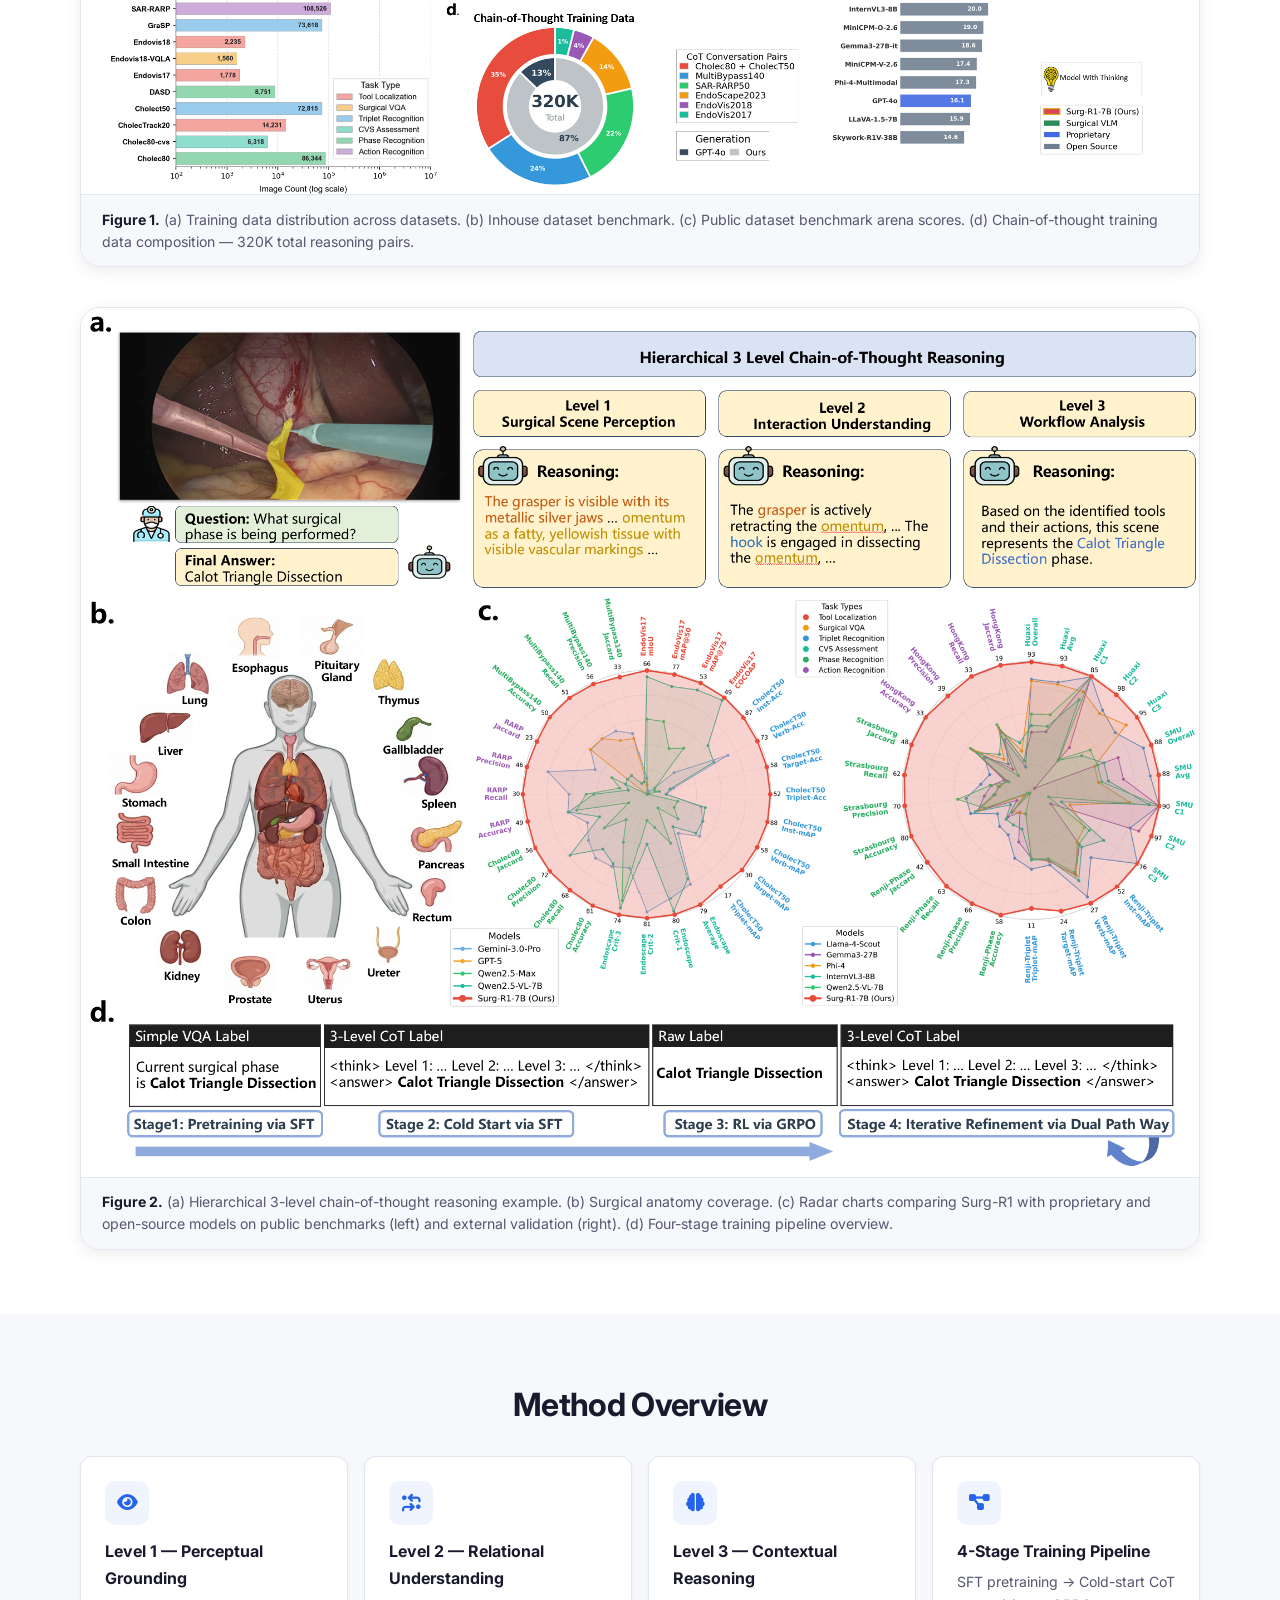
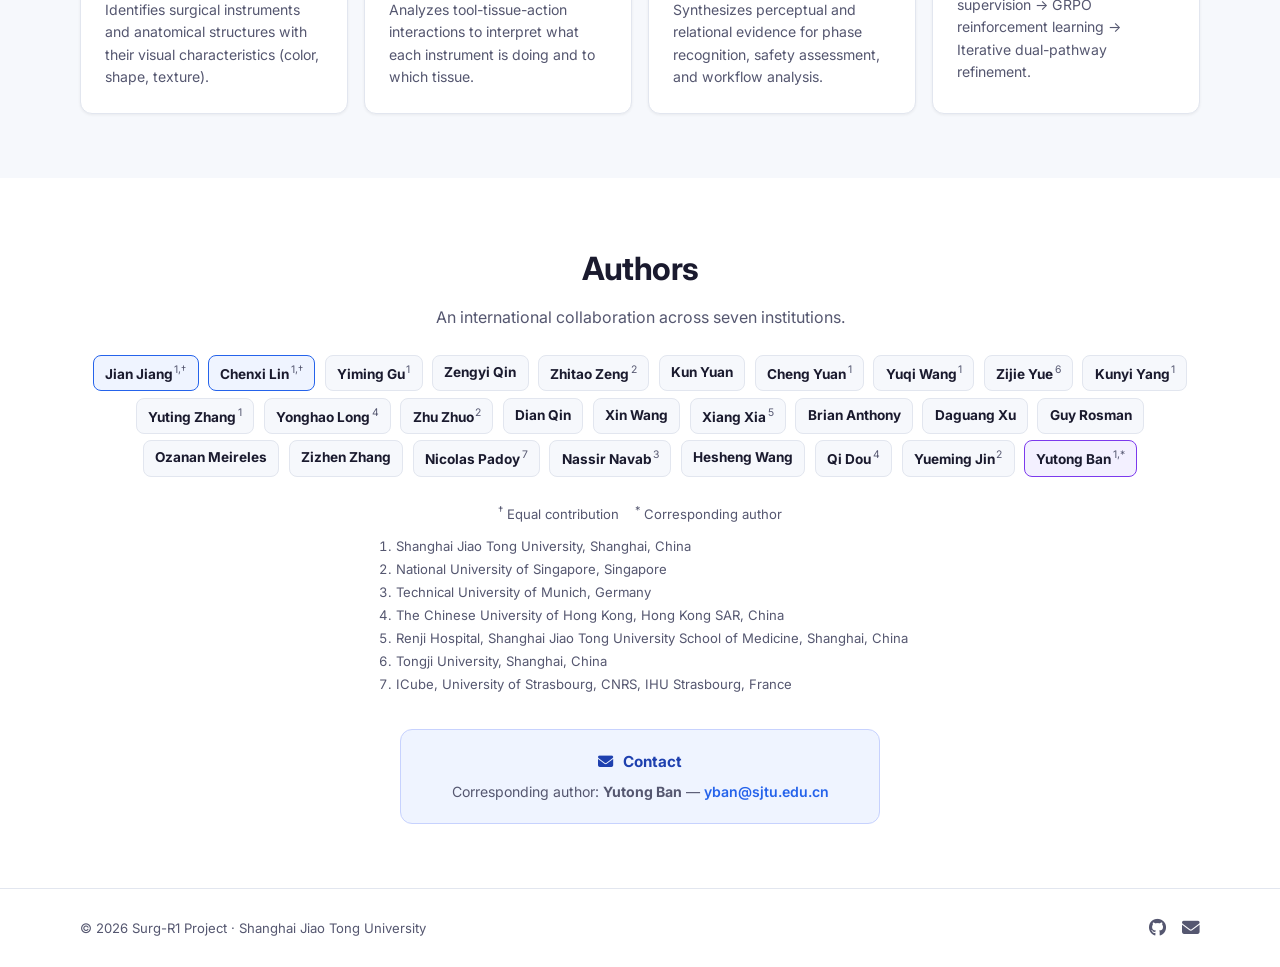
==== commit 74a4ca45: "Add two-level pipeline explanation and contradiction resolution to demo section" ====
--- a/index.html
+++ b/index.html
@@ -67,13 +67,58 @@
       <section id="demo" class="section">
         <div class="container">
           <h2 class="section-title">Software Demo</h2>
-          <p class="section-desc">Interactive demonstration of Surg-R1's hierarchical reasoning in real-time surgical scene analysis.</p>
+          <p class="section-desc">A real-time surgical video analysis system built on Surg-R1, demonstrating frame-level perception and window-level reasoning with automatic contradiction resolution.</p>
           <div class="video-wrapper">
             <video controls preload="metadata" playsinline class="demo-video">
               <source src="assets/videos/surgr1-demo-web.mp4" type="video/mp4" />
               Your browser does not support HTML5 video.
             </video>
           </div>
+
+          <!-- Pipeline explanation -->
+          <div class="pipeline-explain">
+            <h3>Two-Level Analysis Pipeline</h3>
+            <p>The demo showcases a two-level analysis architecture that processes laparoscopic cholecystectomy videos through complementary frame-level and window-level reasoning stages.</p>
+
+            <div class="pipeline-flow">
+              <div class="pipe-node">
+                <div class="pipe-icon"><i class="fa-solid fa-image"></i></div>
+                <div class="pipe-body">
+                  <h4>Frame-Level Analysis <span class="pipe-tag">Surg-R1</span></h4>
+                  <p>Every 3 seconds, Surg-R1 independently analyzes each sampled frame with three structured queries: <strong>surgical phase recognition</strong>, <strong>action description</strong>, and <strong>tool localization with bounding boxes</strong>. Each frame is processed without temporal context, yielding raw per-frame predictions.</p>
+                </div>
+              </div>
+              <div class="pipe-arrow"><i class="fa-solid fa-arrow-down"></i></div>
+              <div class="pipe-node">
+                <div class="pipe-icon"><i class="fa-solid fa-layer-group"></i></div>
+                <div class="pipe-body">
+                  <h4>Window-Level Synthesis <span class="pipe-tag">Gemini</span></h4>
+                  <p>Every 15-second window, a cloud-based VLM receives all frame-level annotations together with sampled images and historical context. It performs <strong>cross-frame consistency analysis</strong>, resolves contradictions, and generates a unified narrative summary with structured metadata (phase label, Hem-o-lok count, bleeding/gauze/blur status).</p>
+                </div>
+              </div>
+            </div>
+
+            <h3>Resolving Contradictions</h3>
+            <p>A core challenge in video-level surgical understanding is that independent per-frame predictions inevitably produce inconsistencies. The system addresses two types of contradictions:</p>
+
+            <div class="contra-grid">
+              <div class="contra-card">
+                <div class="contra-header">
+                  <i class="fa-solid fa-arrows-left-right"></i>
+                  <h4>Intra-Window Contradiction</h4>
+                </div>
+                <p>Frames within the same 15-second window may disagree on the surgical phase. For example, 3 out of 5 frames might predict "GallbladderDissection" while 2 predict "CleaningCoagulation." The window-level synthesizer aggregates all frame predictions, computes phase distributions, and determines the dominant phase by jointly considering visual evidence across all sampled images.</p>
+              </div>
+              <div class="contra-card">
+                <div class="contra-header">
+                  <i class="fa-solid fa-timeline"></i>
+                  <h4>Inter-Window Contradiction</h4>
+                </div>
+                <p>Across consecutive windows, phase predictions may regress to earlier stages — violating the temporal progression of surgery. A <strong>global phase history</strong> tracks all phases ever reached, and <strong>dynamic phase constraints</strong> are injected into the synthesis prompt (e.g., once "GallbladderPackaging" is reached, regression to "GallbladderDissection" is forbidden). A strict <strong>phase transition rule table</strong> further enforces clinically valid state transitions.</p>
+              </div>
+            </div>
+          </div>
+
         </div>
       </section>
 
--- a/styles.css
+++ b/styles.css
@@ -549,6 +549,139 @@
   color: var(--accent);
 }
 
+/* ===== Pipeline Explanation ===== */
+.pipeline-explain {
+  margin-top: 2.5rem;
+}
+
+.pipeline-explain > h3 {
+  font-size: 1.15rem;
+  font-weight: 700;
+  color: var(--text);
+  margin-bottom: 0.5rem;
+}
+
+.pipeline-explain > h3:not(:first-child) {
+  margin-top: 2rem;
+}
+
+.pipeline-explain > p {
+  color: var(--text-secondary);
+  margin-bottom: 1rem;
+  max-width: 820px;
+}
+
+.pipeline-flow {
+  display: flex;
+  flex-direction: column;
+  align-items: stretch;
+  gap: 0;
+  margin-bottom: 0.5rem;
+}
+
+.pipe-node {
+  display: flex;
+  gap: 1rem;
+  align-items: flex-start;
+  background: var(--bg-alt);
+  border: 1px solid var(--border);
+  border-radius: var(--radius);
+  padding: 1.2rem 1.4rem;
+}
+
+.pipe-icon {
+  flex-shrink: 0;
+  width: 40px;
+  height: 40px;
+  border-radius: 10px;
+  background: var(--accent-bg);
+  color: var(--accent);
+  display: flex;
+  align-items: center;
+  justify-content: center;
+  font-size: 1rem;
+  margin-top: 0.15rem;
+}
+
+.pipe-body h4 {
+  font-size: 0.95rem;
+  font-weight: 700;
+  margin-bottom: 0.3rem;
+}
+
+.pipe-tag {
+  display: inline-block;
+  font-size: 0.68rem;
+  font-weight: 700;
+  font-family: var(--mono);
+  text-transform: uppercase;
+  letter-spacing: 0.04em;
+  padding: 0.15rem 0.5rem;
+  border-radius: 6px;
+  vertical-align: middle;
+  margin-left: 0.4rem;
+}
+
+.pipe-node:first-child .pipe-tag {
+  background: #fef3c7;
+  color: #92400e;
+}
+
+.pipe-node:last-child .pipe-tag {
+  background: #dbeafe;
+  color: #1e40af;
+}
+
+.pipe-body p {
+  font-size: 0.88rem;
+  color: var(--text-secondary);
+  line-height: 1.65;
+}
+
+.pipe-arrow {
+  display: flex;
+  justify-content: center;
+  padding: 0.4rem 0;
+  color: #b0b8c9;
+  font-size: 1rem;
+}
+
+.contra-grid {
+  display: grid;
+  grid-template-columns: repeat(auto-fit, minmax(300px, 1fr));
+  gap: 1rem;
+}
+
+.contra-card {
+  background: var(--bg-alt);
+  border: 1px solid var(--border);
+  border-radius: var(--radius);
+  padding: 1.2rem 1.4rem;
+}
+
+.contra-header {
+  display: flex;
+  align-items: center;
+  gap: 0.6rem;
+  margin-bottom: 0.5rem;
+}
+
+.contra-header i {
+  color: var(--accent);
+  font-size: 1rem;
+}
+
+.contra-header h4 {
+  font-size: 0.95rem;
+  font-weight: 700;
+}
+
+.contra-card > p {
+  font-size: 0.88rem;
+  color: var(--text-secondary);
+  line-height: 1.65;
+}
+
 /* ===== Responsive ===== */
 @media (max-width: 768px) {
   .hero {
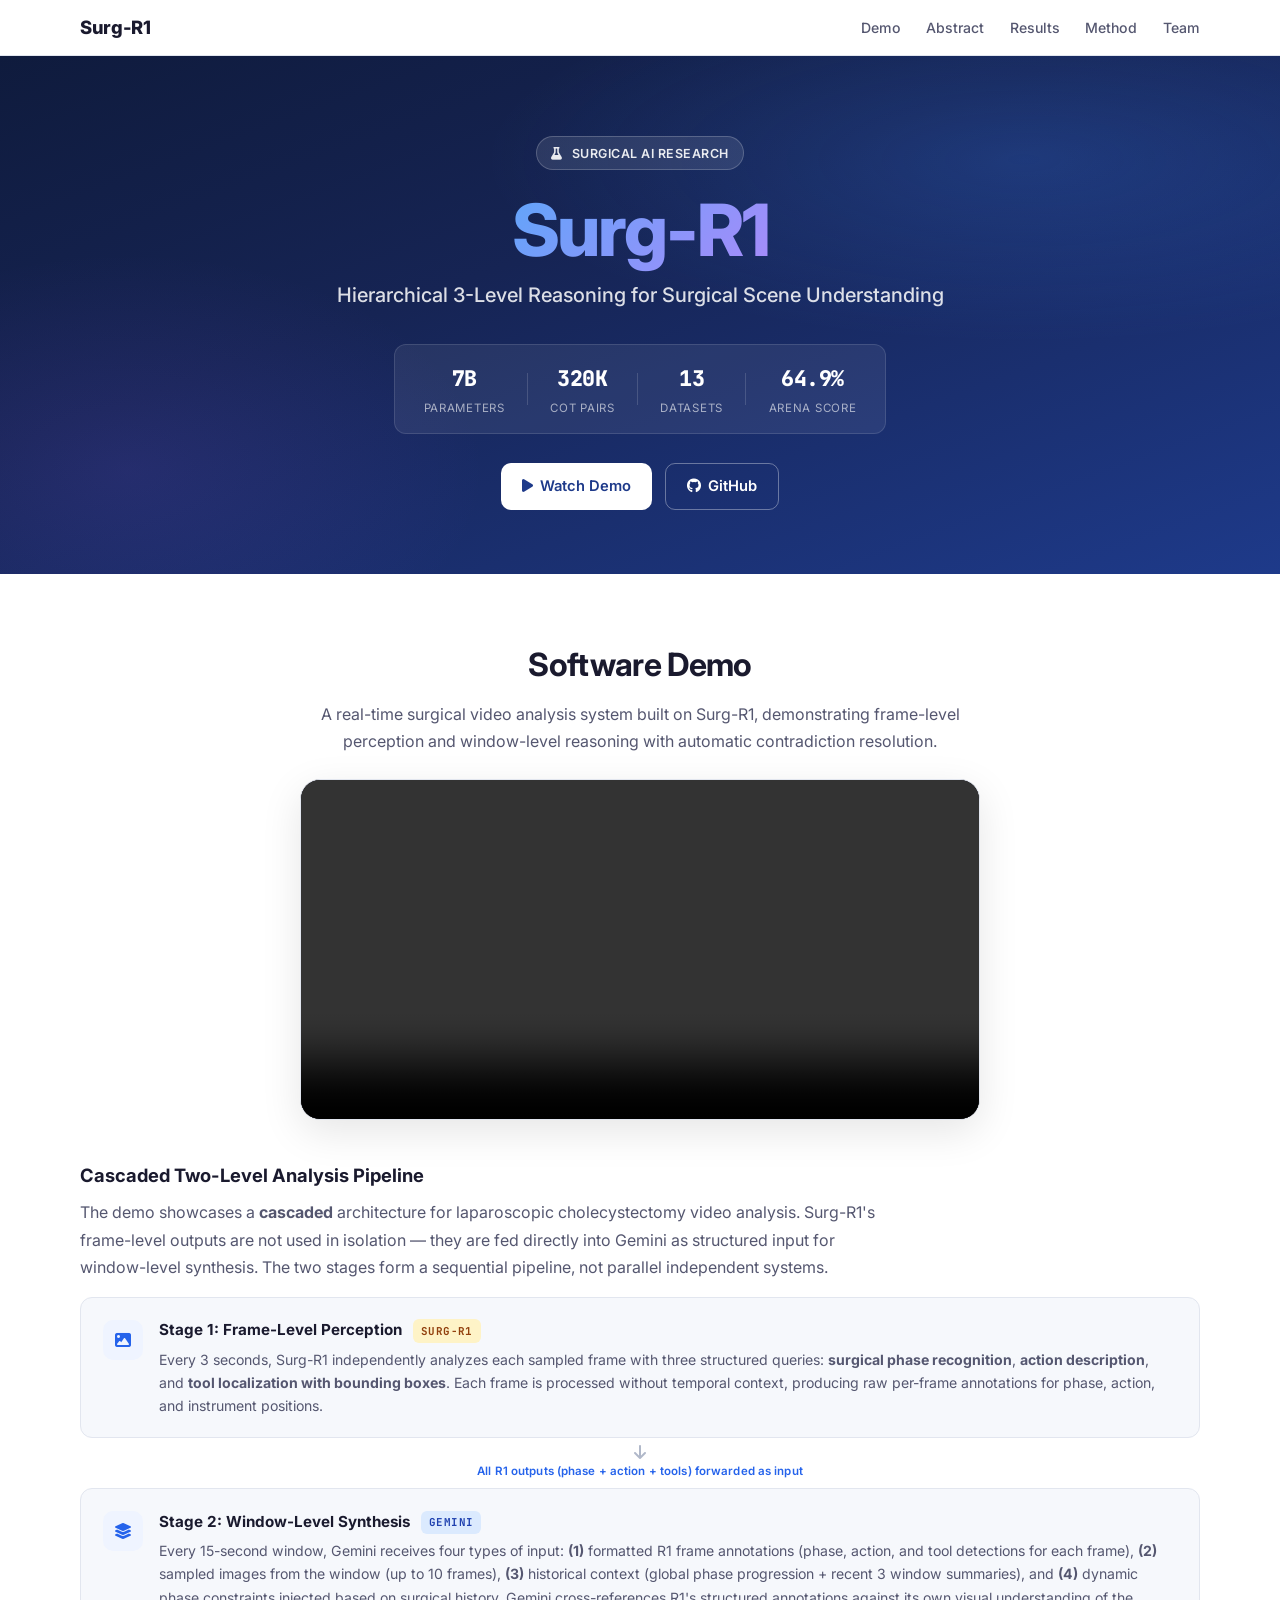
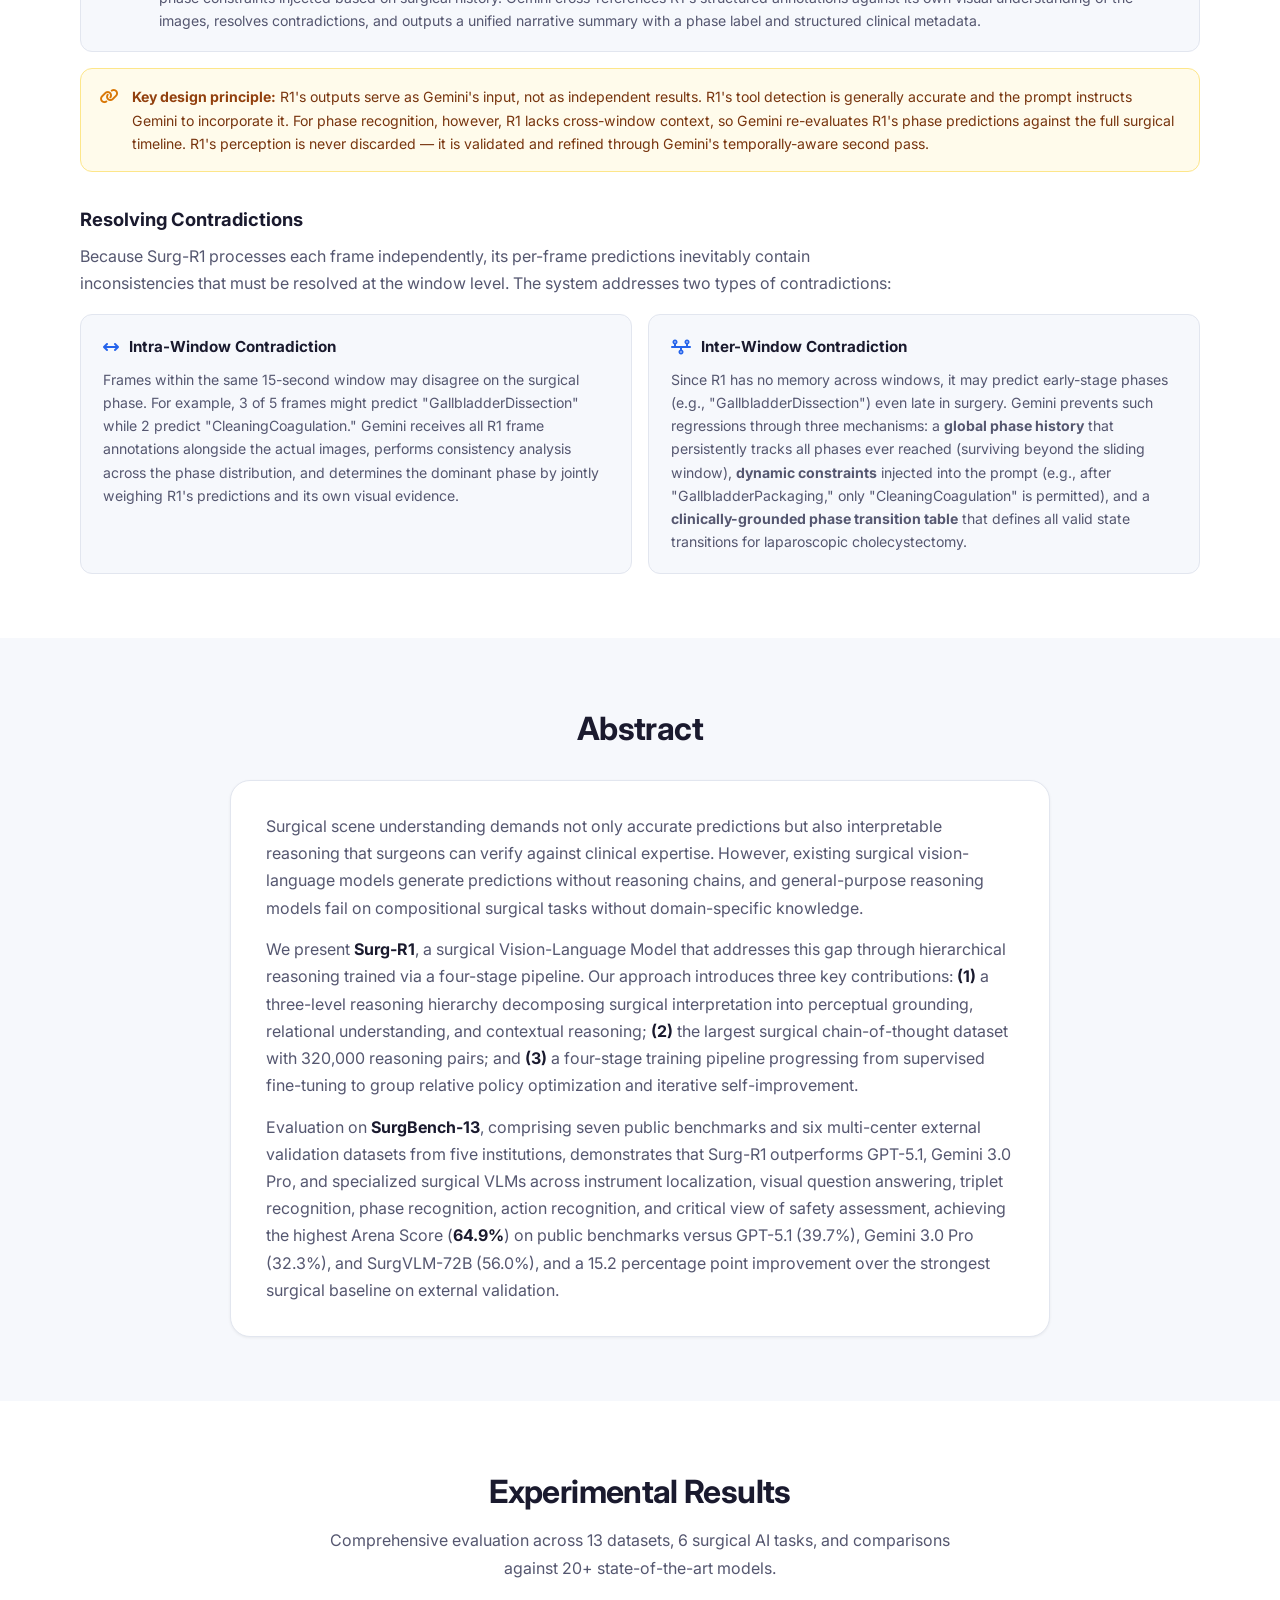
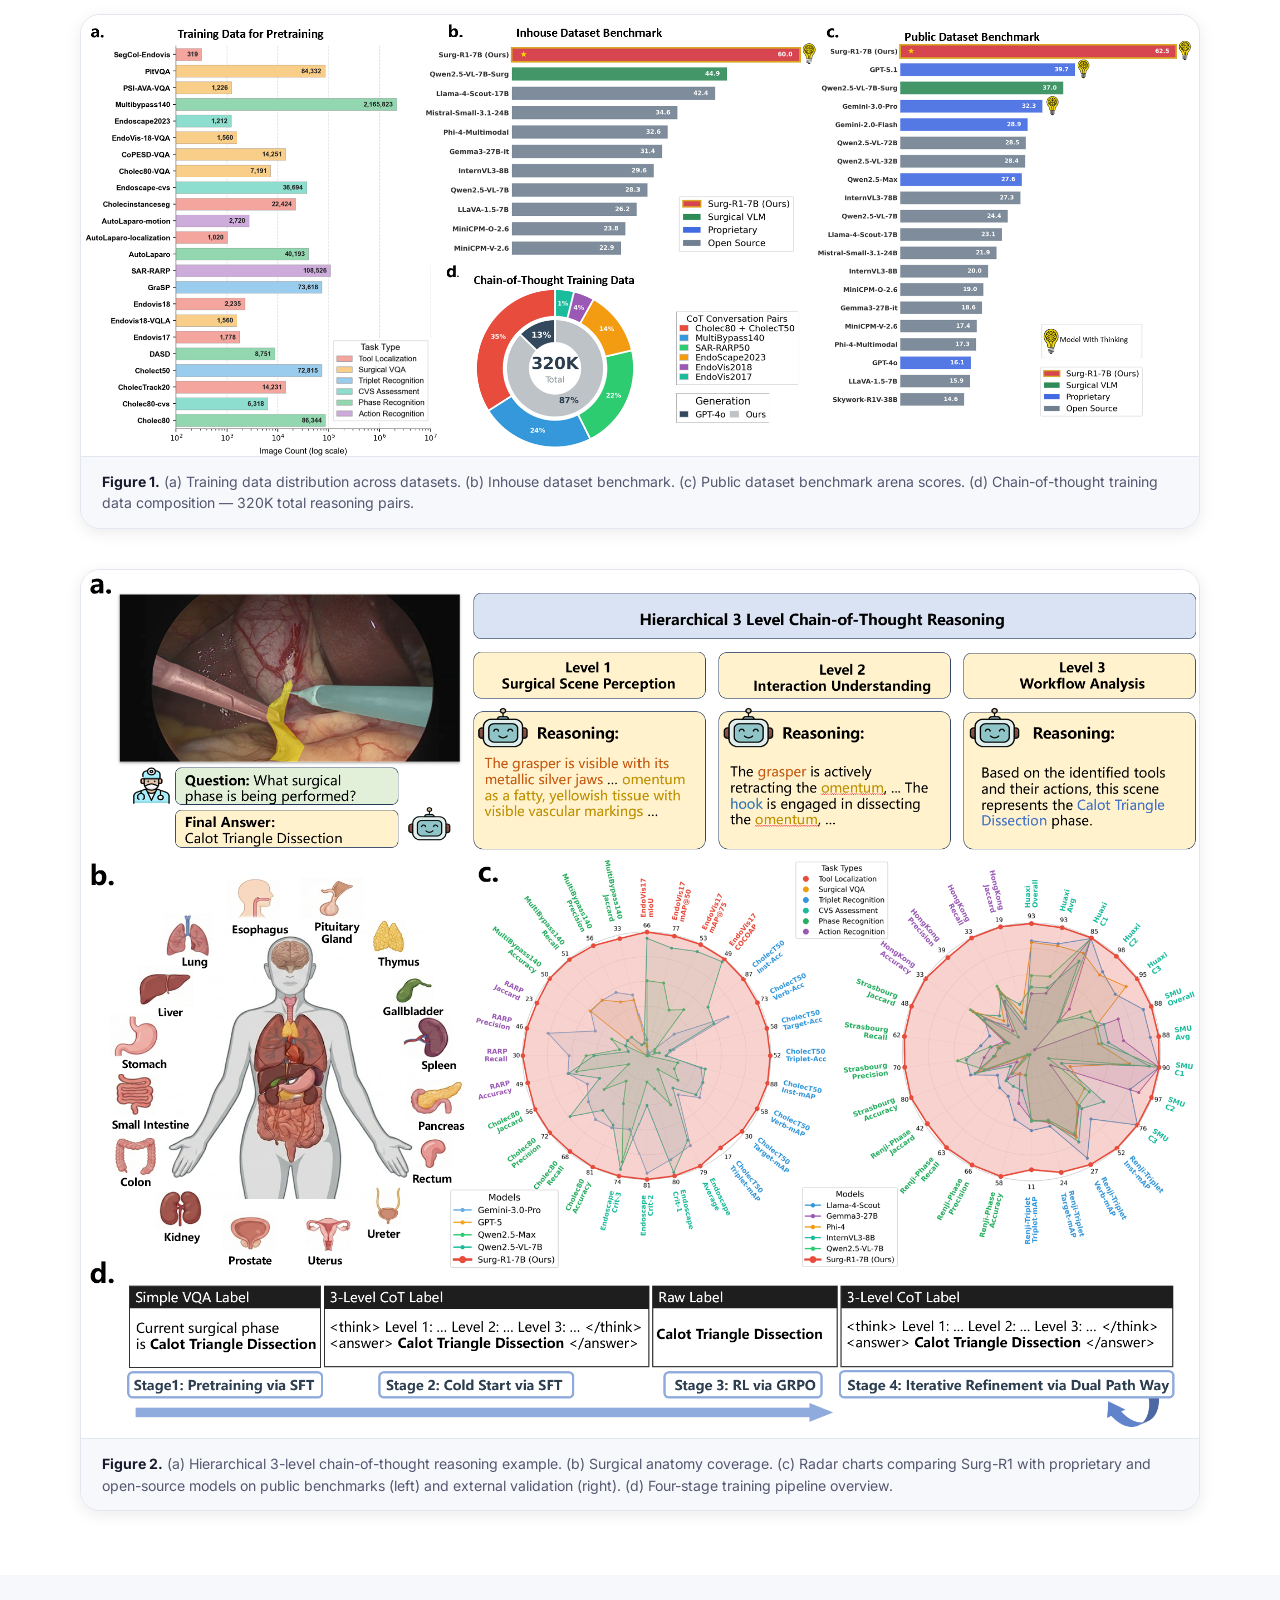
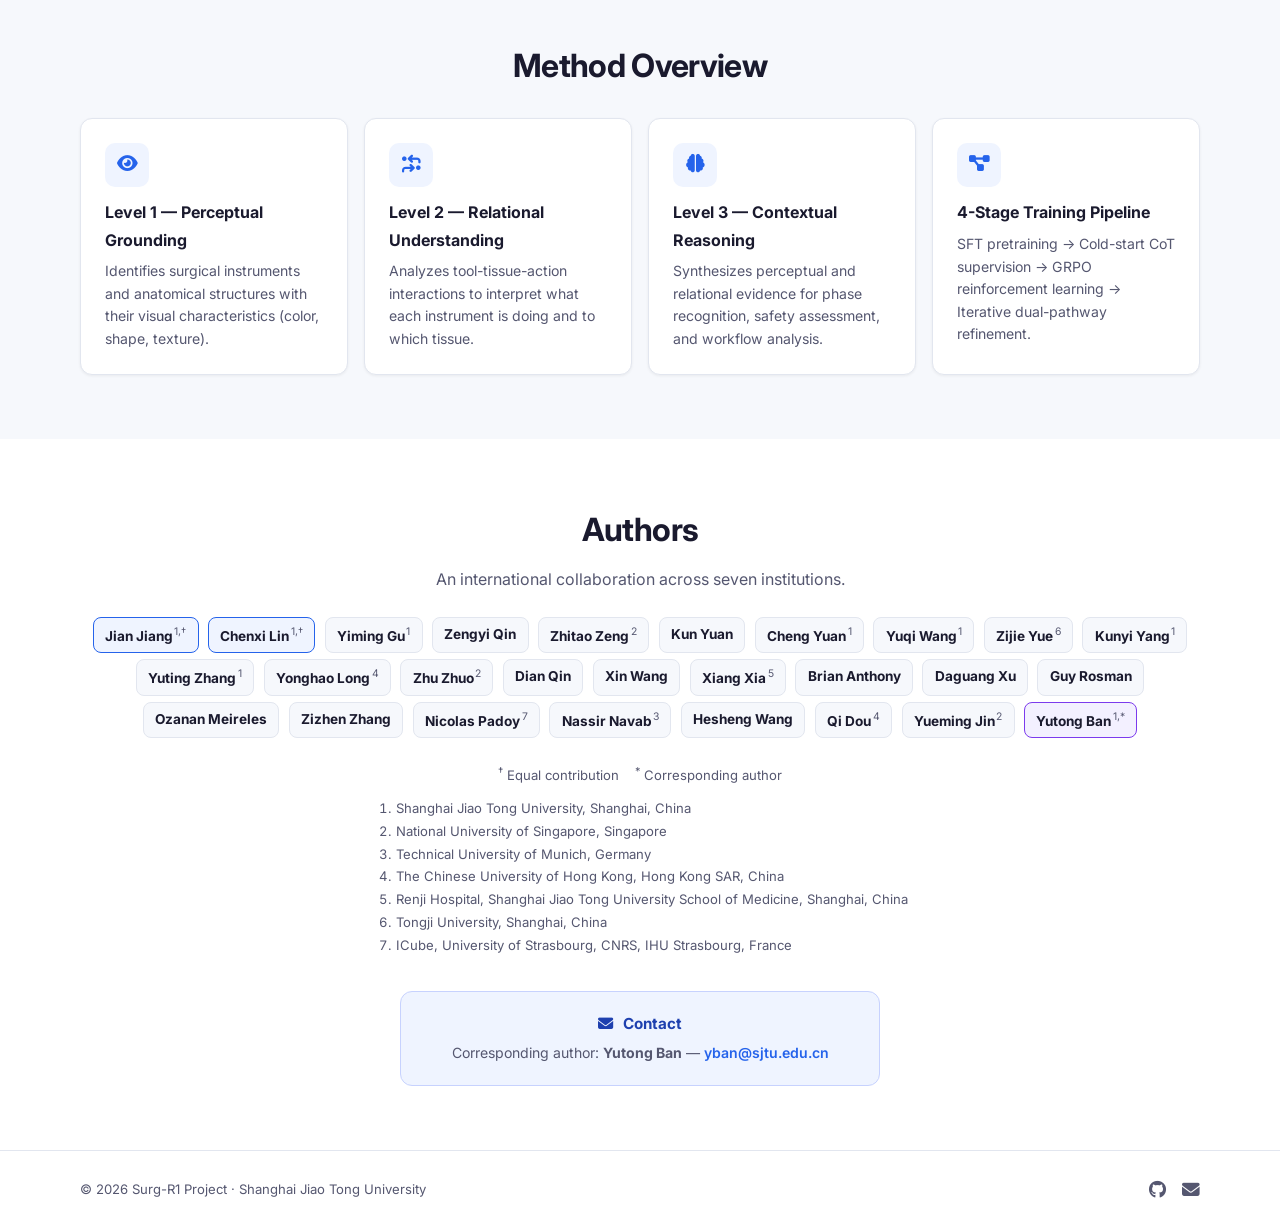
==== commit 54fba37a: "Revise demo pipeline: emphasize cascaded R1-to-Gemini design, not parallel" ====
--- a/index.html
+++ b/index.html
@@ -77,29 +77,37 @@
 
           <!-- Pipeline explanation -->
           <div class="pipeline-explain">
-            <h3>Two-Level Analysis Pipeline</h3>
-            <p>The demo showcases a two-level analysis architecture that processes laparoscopic cholecystectomy videos through complementary frame-level and window-level reasoning stages.</p>
+            <h3>Cascaded Two-Level Analysis Pipeline</h3>
+            <p>The demo showcases a <strong>cascaded</strong> architecture for laparoscopic cholecystectomy video analysis. Surg-R1's frame-level outputs are not used in isolation — they are fed directly into Gemini as structured input for window-level synthesis. The two stages form a sequential pipeline, not parallel independent systems.</p>
 
             <div class="pipeline-flow">
               <div class="pipe-node">
                 <div class="pipe-icon"><i class="fa-solid fa-image"></i></div>
                 <div class="pipe-body">
-                  <h4>Frame-Level Analysis <span class="pipe-tag">Surg-R1</span></h4>
-                  <p>Every 3 seconds, Surg-R1 independently analyzes each sampled frame with three structured queries: <strong>surgical phase recognition</strong>, <strong>action description</strong>, and <strong>tool localization with bounding boxes</strong>. Each frame is processed without temporal context, yielding raw per-frame predictions.</p>
-                </div>
-              </div>
-              <div class="pipe-arrow"><i class="fa-solid fa-arrow-down"></i></div>
+                  <h4>Stage 1: Frame-Level Perception <span class="pipe-tag">Surg-R1</span></h4>
+                  <p>Every 3 seconds, Surg-R1 independently analyzes each sampled frame with three structured queries: <strong>surgical phase recognition</strong>, <strong>action description</strong>, and <strong>tool localization with bounding boxes</strong>. Each frame is processed without temporal context, producing raw per-frame annotations for phase, action, and instrument positions.</p>
+                </div>
+              </div>
+              <div class="pipe-arrow">
+                <i class="fa-solid fa-arrow-down"></i>
+                <span class="pipe-arrow-label">All R1 outputs (phase + action + tools) forwarded as input</span>
+              </div>
               <div class="pipe-node">
                 <div class="pipe-icon"><i class="fa-solid fa-layer-group"></i></div>
                 <div class="pipe-body">
-                  <h4>Window-Level Synthesis <span class="pipe-tag">Gemini</span></h4>
-                  <p>Every 15-second window, a cloud-based VLM receives all frame-level annotations together with sampled images and historical context. It performs <strong>cross-frame consistency analysis</strong>, resolves contradictions, and generates a unified narrative summary with structured metadata (phase label, Hem-o-lok count, bleeding/gauze/blur status).</p>
-                </div>
-              </div>
+                  <h4>Stage 2: Window-Level Synthesis <span class="pipe-tag">Gemini</span></h4>
+                  <p>Every 15-second window, Gemini receives four types of input: <strong>(1)</strong> formatted R1 frame annotations (phase, action, and tool detections for each frame), <strong>(2)</strong> sampled images from the window (up to 10 frames), <strong>(3)</strong> historical context (global phase progression + recent 3 window summaries), and <strong>(4)</strong> dynamic phase constraints injected based on surgical history. Gemini cross-references R1's structured annotations against its own visual understanding of the images, resolves contradictions, and outputs a unified narrative summary with a phase label and structured clinical metadata.</p>
+                </div>
+              </div>
+            </div>
+
+            <div class="design-note">
+              <i class="fa-solid fa-link"></i>
+              <p><strong>Key design principle:</strong> R1's outputs serve as Gemini's input, not as independent results. R1's tool detection is generally accurate and the prompt instructs Gemini to incorporate it. For phase recognition, however, R1 lacks cross-window context, so Gemini re-evaluates R1's phase predictions against the full surgical timeline. R1's perception is never discarded — it is validated and refined through Gemini's temporally-aware second pass.</p>
             </div>
 
             <h3>Resolving Contradictions</h3>
-            <p>A core challenge in video-level surgical understanding is that independent per-frame predictions inevitably produce inconsistencies. The system addresses two types of contradictions:</p>
+            <p>Because Surg-R1 processes each frame independently, its per-frame predictions inevitably contain inconsistencies that must be resolved at the window level. The system addresses two types of contradictions:</p>
 
             <div class="contra-grid">
               <div class="contra-card">
@@ -107,14 +115,14 @@
                   <i class="fa-solid fa-arrows-left-right"></i>
                   <h4>Intra-Window Contradiction</h4>
                 </div>
-                <p>Frames within the same 15-second window may disagree on the surgical phase. For example, 3 out of 5 frames might predict "GallbladderDissection" while 2 predict "CleaningCoagulation." The window-level synthesizer aggregates all frame predictions, computes phase distributions, and determines the dominant phase by jointly considering visual evidence across all sampled images.</p>
+                <p>Frames within the same 15-second window may disagree on the surgical phase. For example, 3 of 5 frames might predict "GallbladderDissection" while 2 predict "CleaningCoagulation." Gemini receives all R1 frame annotations alongside the actual images, performs consistency analysis across the phase distribution, and determines the dominant phase by jointly weighing R1's predictions and its own visual evidence.</p>
               </div>
               <div class="contra-card">
                 <div class="contra-header">
                   <i class="fa-solid fa-timeline"></i>
                   <h4>Inter-Window Contradiction</h4>
                 </div>
-                <p>Across consecutive windows, phase predictions may regress to earlier stages — violating the temporal progression of surgery. A <strong>global phase history</strong> tracks all phases ever reached, and <strong>dynamic phase constraints</strong> are injected into the synthesis prompt (e.g., once "GallbladderPackaging" is reached, regression to "GallbladderDissection" is forbidden). A strict <strong>phase transition rule table</strong> further enforces clinically valid state transitions.</p>
+                <p>Since R1 has no memory across windows, it may predict early-stage phases (e.g., "GallbladderDissection") even late in surgery. Gemini prevents such regressions through three mechanisms: a <strong>global phase history</strong> that persistently tracks all phases ever reached (surviving beyond the sliding window), <strong>dynamic constraints</strong> injected into the prompt (e.g., after "GallbladderPackaging," only "CleaningCoagulation" is permitted), and a <strong>clinically-grounded phase transition table</strong> that defines all valid state transitions for laparoscopic cholecystectomy.</p>
               </div>
             </div>
           </div>
--- a/styles.css
+++ b/styles.css
@@ -640,10 +640,49 @@
 
 .pipe-arrow {
   display: flex;
-  justify-content: center;
+  flex-direction: column;
+  align-items: center;
+  gap: 0.15rem;
   padding: 0.4rem 0;
   color: #b0b8c9;
   font-size: 1rem;
+}
+
+.pipe-arrow-label {
+  font-size: 0.72rem;
+  font-weight: 600;
+  color: var(--accent);
+  letter-spacing: 0.01em;
+}
+
+.design-note {
+  display: flex;
+  gap: 0.8rem;
+  align-items: flex-start;
+  margin-top: 1rem;
+  margin-bottom: 0.5rem;
+  padding: 1rem 1.2rem;
+  background: #fffbeb;
+  border: 1px solid #fde68a;
+  border-radius: var(--radius);
+}
+
+.design-note > i {
+  flex-shrink: 0;
+  color: #d97706;
+  font-size: 0.95rem;
+  margin-top: 0.2rem;
+}
+
+.design-note > p {
+  font-size: 0.88rem;
+  color: #78350f;
+  line-height: 1.65;
+  margin: 0;
+}
+
+.design-note strong {
+  color: #92400e;
 }
 
 .contra-grid {
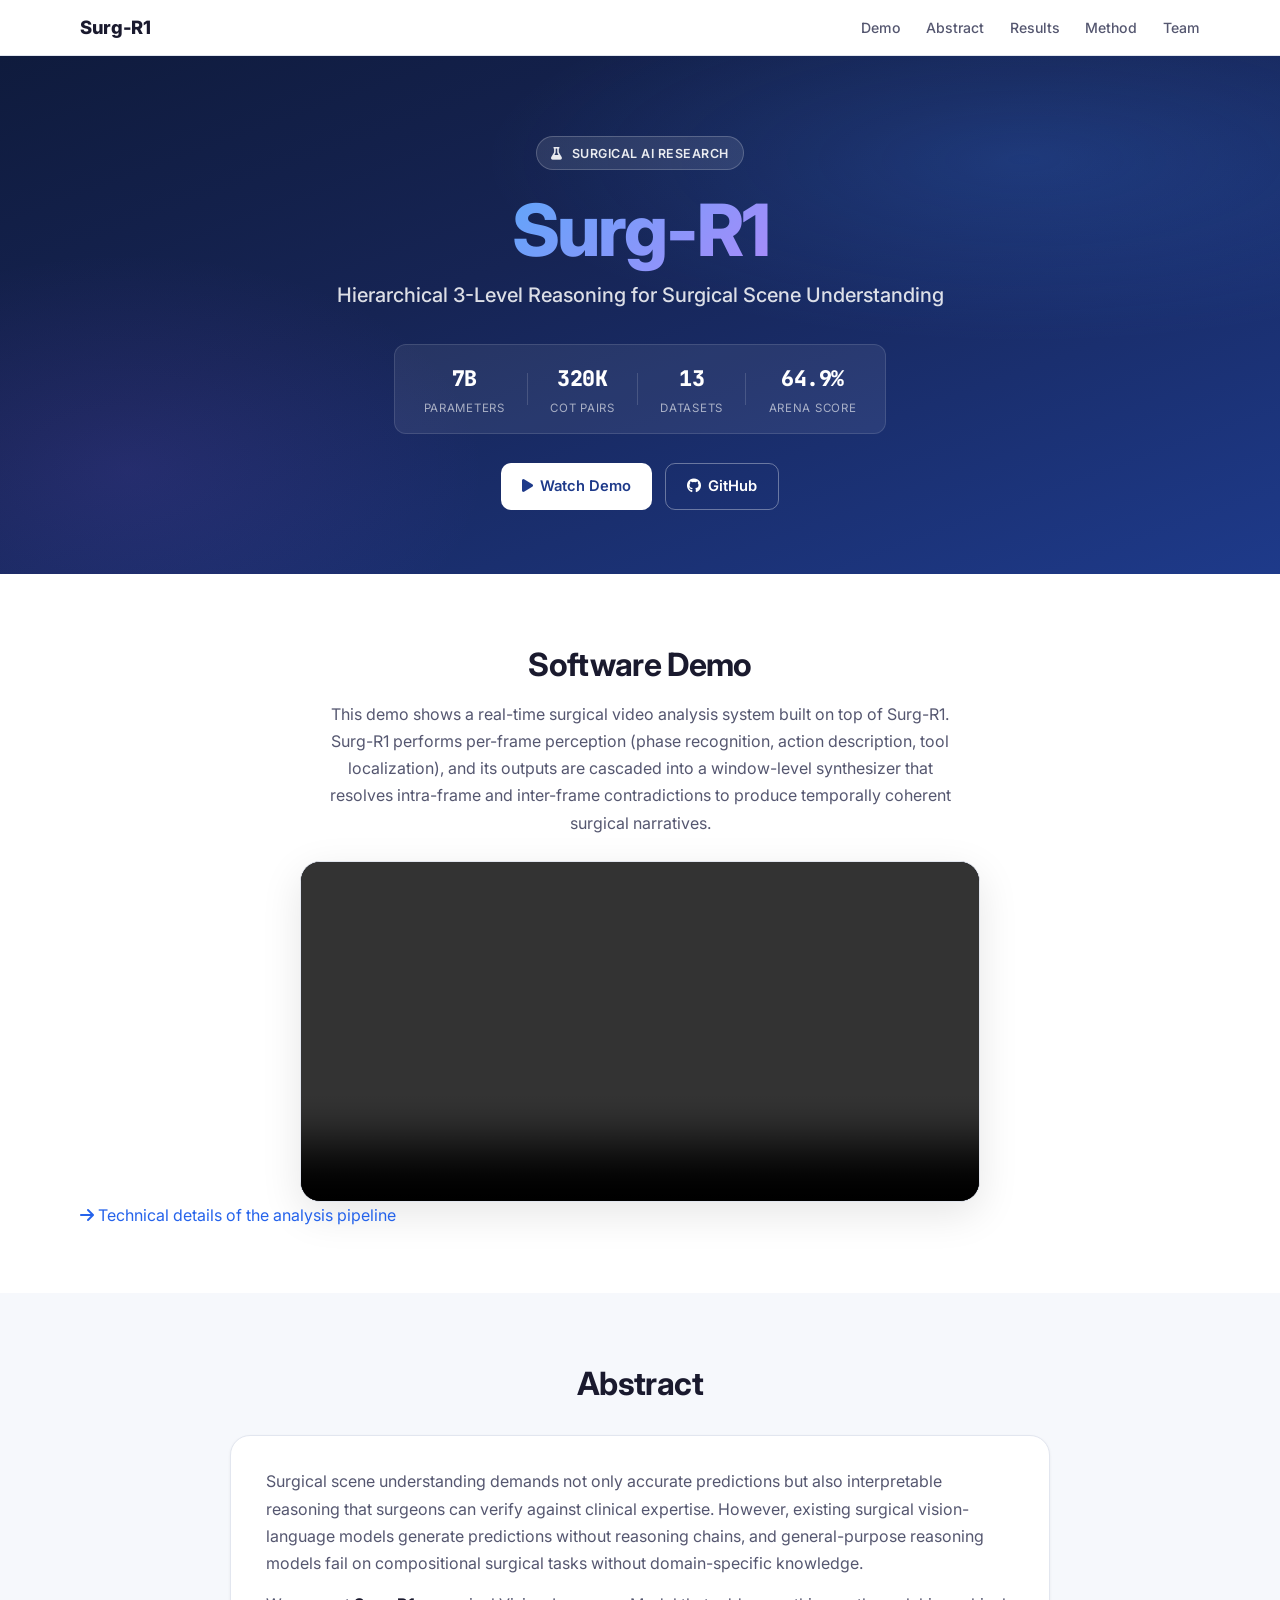
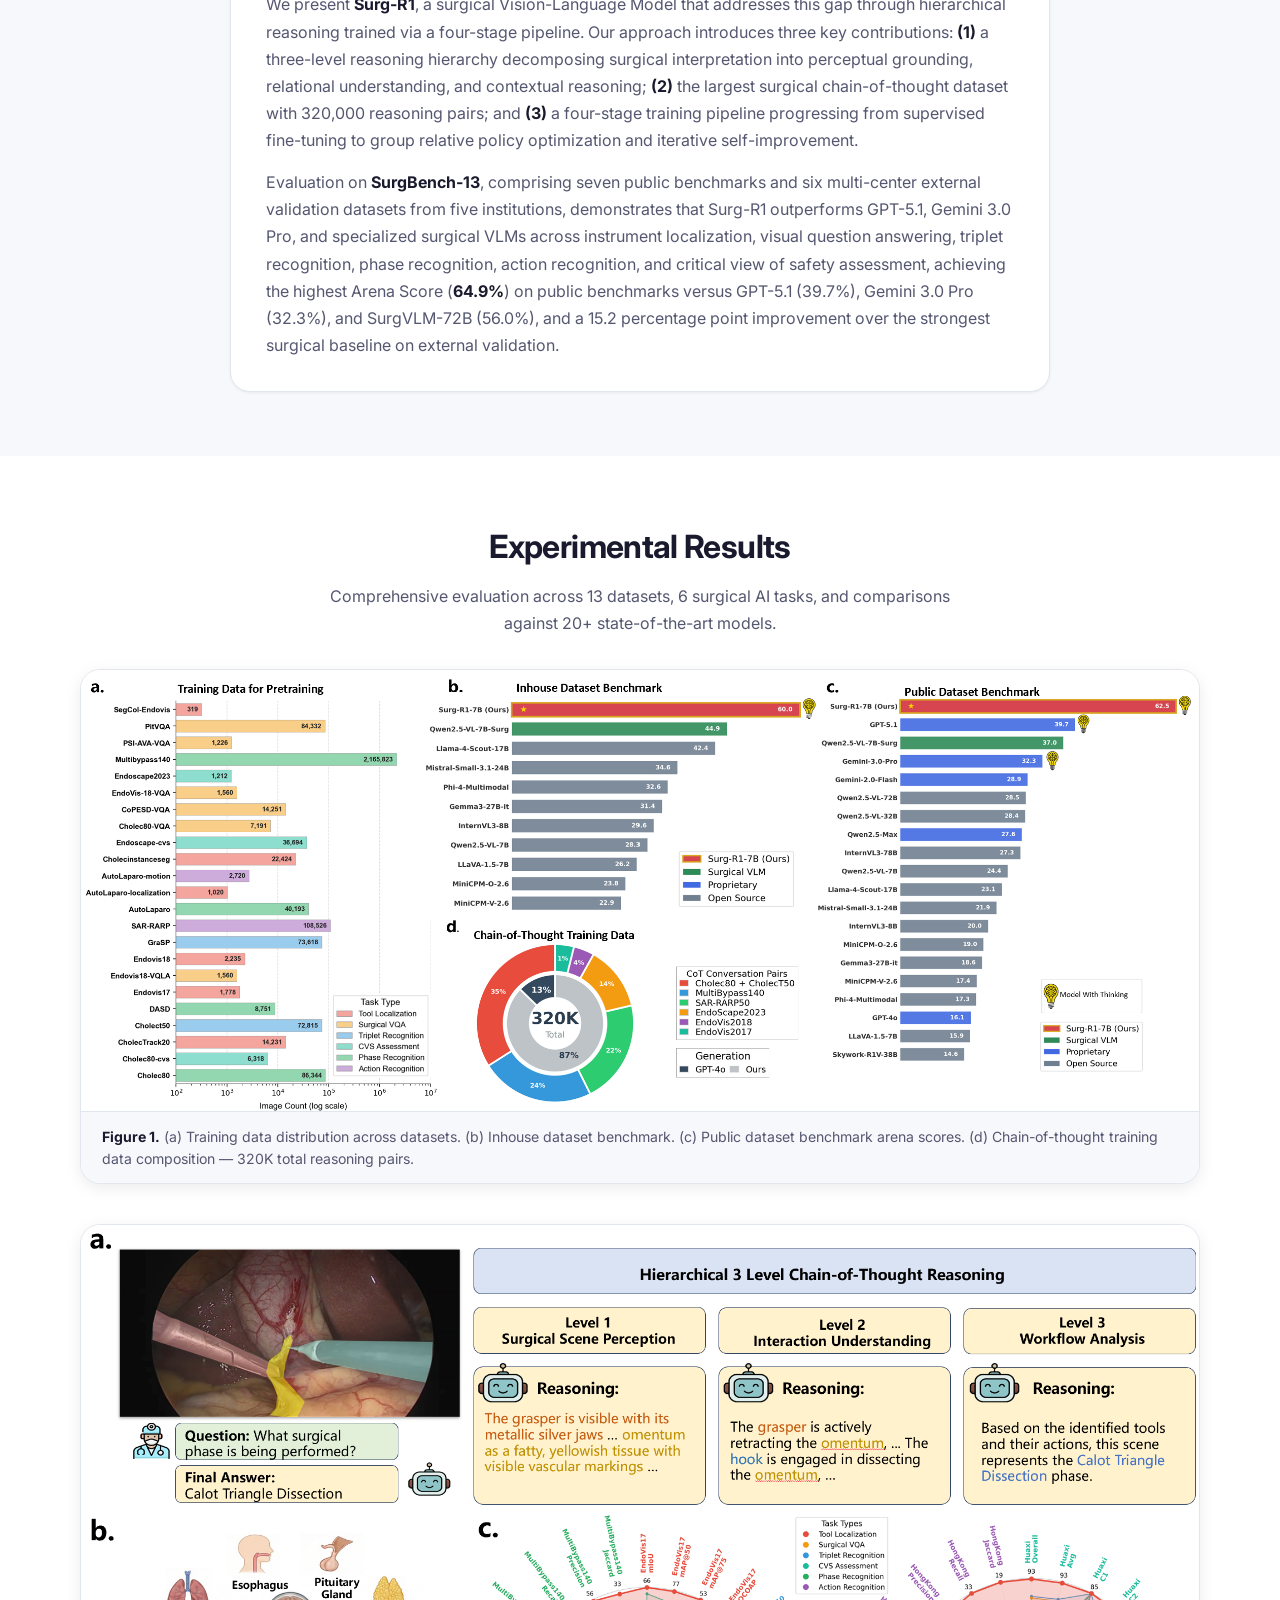
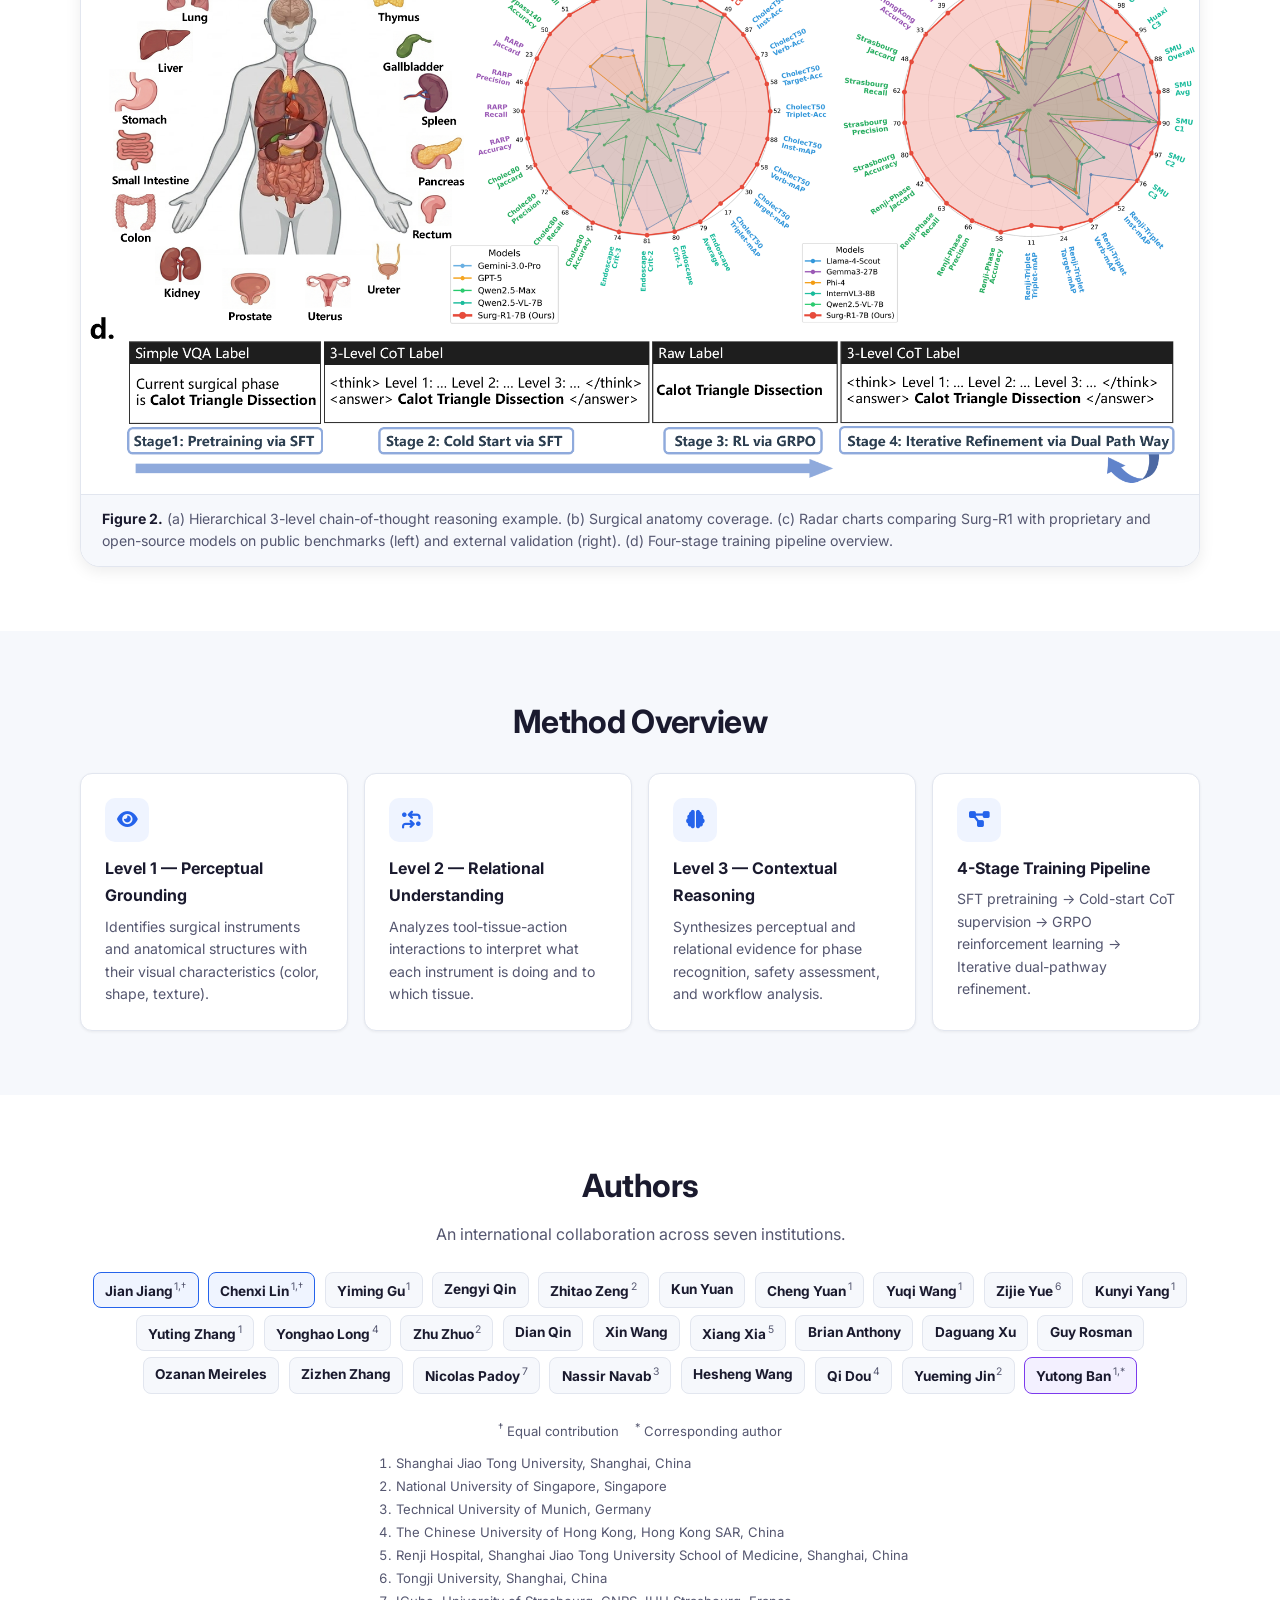
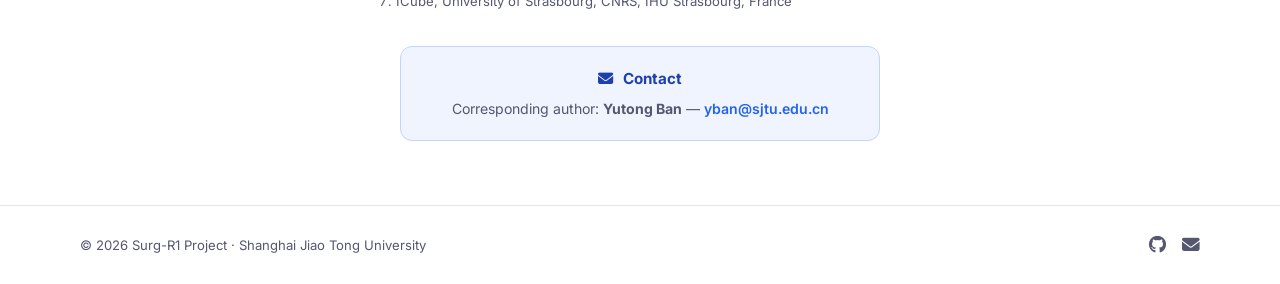
==== commit f50d470b: "Update GitHub username from JianJiangKCL to jianjiang1995 Made-with: Cursor" ====
--- a/index.html
+++ b/index.html
@@ -57,7 +57,7 @@
 
         <div class="hero-actions">
           <a href="#demo" class="btn btn-white"><i class="fa-solid fa-play"></i> Watch Demo</a>
-          <a href="https://github.com/JianJiangKCL/Surg-R1" class="btn btn-outline" target="_blank"><i class="fa-brands fa-github"></i> GitHub</a>
+          <a href="https://github.com/jianjiang1995/Surg-R1" class="btn btn-outline" target="_blank"><i class="fa-brands fa-github"></i> GitHub</a>
         </div>
       </div>
     </header>
@@ -67,65 +67,14 @@
       <section id="demo" class="section">
         <div class="container">
           <h2 class="section-title">Software Demo</h2>
-          <p class="section-desc">A real-time surgical video analysis system built on Surg-R1, demonstrating frame-level perception and window-level reasoning with automatic contradiction resolution.</p>
+          <p class="section-desc">This demo shows a real-time surgical video analysis system built on top of Surg-R1. Surg-R1 performs per-frame perception (phase recognition, action description, tool localization), and its outputs are cascaded into a window-level synthesizer that resolves intra-frame and inter-frame contradictions to produce temporally coherent surgical narratives.</p>
           <div class="video-wrapper">
             <video controls preload="metadata" playsinline class="demo-video">
               <source src="assets/videos/surgr1-demo-web.mp4" type="video/mp4" />
               Your browser does not support HTML5 video.
             </video>
           </div>
-
-          <!-- Pipeline explanation -->
-          <div class="pipeline-explain">
-            <h3>Cascaded Two-Level Analysis Pipeline</h3>
-            <p>The demo showcases a <strong>cascaded</strong> architecture for laparoscopic cholecystectomy video analysis. Surg-R1's frame-level outputs are not used in isolation — they are fed directly into Gemini as structured input for window-level synthesis. The two stages form a sequential pipeline, not parallel independent systems.</p>
-
-            <div class="pipeline-flow">
-              <div class="pipe-node">
-                <div class="pipe-icon"><i class="fa-solid fa-image"></i></div>
-                <div class="pipe-body">
-                  <h4>Stage 1: Frame-Level Perception <span class="pipe-tag">Surg-R1</span></h4>
-                  <p>Every 3 seconds, Surg-R1 independently analyzes each sampled frame with three structured queries: <strong>surgical phase recognition</strong>, <strong>action description</strong>, and <strong>tool localization with bounding boxes</strong>. Each frame is processed without temporal context, producing raw per-frame annotations for phase, action, and instrument positions.</p>
-                </div>
-              </div>
-              <div class="pipe-arrow">
-                <i class="fa-solid fa-arrow-down"></i>
-                <span class="pipe-arrow-label">All R1 outputs (phase + action + tools) forwarded as input</span>
-              </div>
-              <div class="pipe-node">
-                <div class="pipe-icon"><i class="fa-solid fa-layer-group"></i></div>
-                <div class="pipe-body">
-                  <h4>Stage 2: Window-Level Synthesis <span class="pipe-tag">Gemini</span></h4>
-                  <p>Every 15-second window, Gemini receives four types of input: <strong>(1)</strong> formatted R1 frame annotations (phase, action, and tool detections for each frame), <strong>(2)</strong> sampled images from the window (up to 10 frames), <strong>(3)</strong> historical context (global phase progression + recent 3 window summaries), and <strong>(4)</strong> dynamic phase constraints injected based on surgical history. Gemini cross-references R1's structured annotations against its own visual understanding of the images, resolves contradictions, and outputs a unified narrative summary with a phase label and structured clinical metadata.</p>
-                </div>
-              </div>
-            </div>
-
-            <div class="design-note">
-              <i class="fa-solid fa-link"></i>
-              <p><strong>Key design principle:</strong> R1's outputs serve as Gemini's input, not as independent results. R1's tool detection is generally accurate and the prompt instructs Gemini to incorporate it. For phase recognition, however, R1 lacks cross-window context, so Gemini re-evaluates R1's phase predictions against the full surgical timeline. R1's perception is never discarded — it is validated and refined through Gemini's temporally-aware second pass.</p>
-            </div>
-
-            <h3>Resolving Contradictions</h3>
-            <p>Because Surg-R1 processes each frame independently, its per-frame predictions inevitably contain inconsistencies that must be resolved at the window level. The system addresses two types of contradictions:</p>
-
-            <div class="contra-grid">
-              <div class="contra-card">
-                <div class="contra-header">
-                  <i class="fa-solid fa-arrows-left-right"></i>
-                  <h4>Intra-Window Contradiction</h4>
-                </div>
-                <p>Frames within the same 15-second window may disagree on the surgical phase. For example, 3 of 5 frames might predict "GallbladderDissection" while 2 predict "CleaningCoagulation." Gemini receives all R1 frame annotations alongside the actual images, performs consistency analysis across the phase distribution, and determines the dominant phase by jointly weighing R1's predictions and its own visual evidence.</p>
-              </div>
-              <div class="contra-card">
-                <div class="contra-header">
-                  <i class="fa-solid fa-timeline"></i>
-                  <h4>Inter-Window Contradiction</h4>
-                </div>
-                <p>Since R1 has no memory across windows, it may predict early-stage phases (e.g., "GallbladderDissection") even late in surgery. Gemini prevents such regressions through three mechanisms: a <strong>global phase history</strong> that persistently tracks all phases ever reached (surviving beyond the sliding window), <strong>dynamic constraints</strong> injected into the prompt (e.g., after "GallbladderPackaging," only "CleaningCoagulation" is permitted), and a <strong>clinically-grounded phase transition table</strong> that defines all valid state transitions for laparoscopic cholecystectomy.</p>
-              </div>
-            </div>
-          </div>
+          <p class="demo-detail-link"><a href="demo-pipeline.html"><i class="fa-solid fa-arrow-right"></i> Technical details of the analysis pipeline</a></p>
 
         </div>
       </section>
@@ -255,7 +204,7 @@
       <div class="container footer-inner">
         <p>&copy; 2026 Surg-R1 Project &middot; Shanghai Jiao Tong University</p>
         <div class="footer-links">
-          <a href="https://github.com/JianJiangKCL/Surg-R1" target="_blank"><i class="fa-brands fa-github"></i></a>
+          <a href="https://github.com/jianjiang1995/Surg-R1" target="_blank"><i class="fa-brands fa-github"></i></a>
           <a href="mailto:yban@sjtu.edu.cn"><i class="fa-solid fa-envelope"></i></a>
         </div>
       </div>
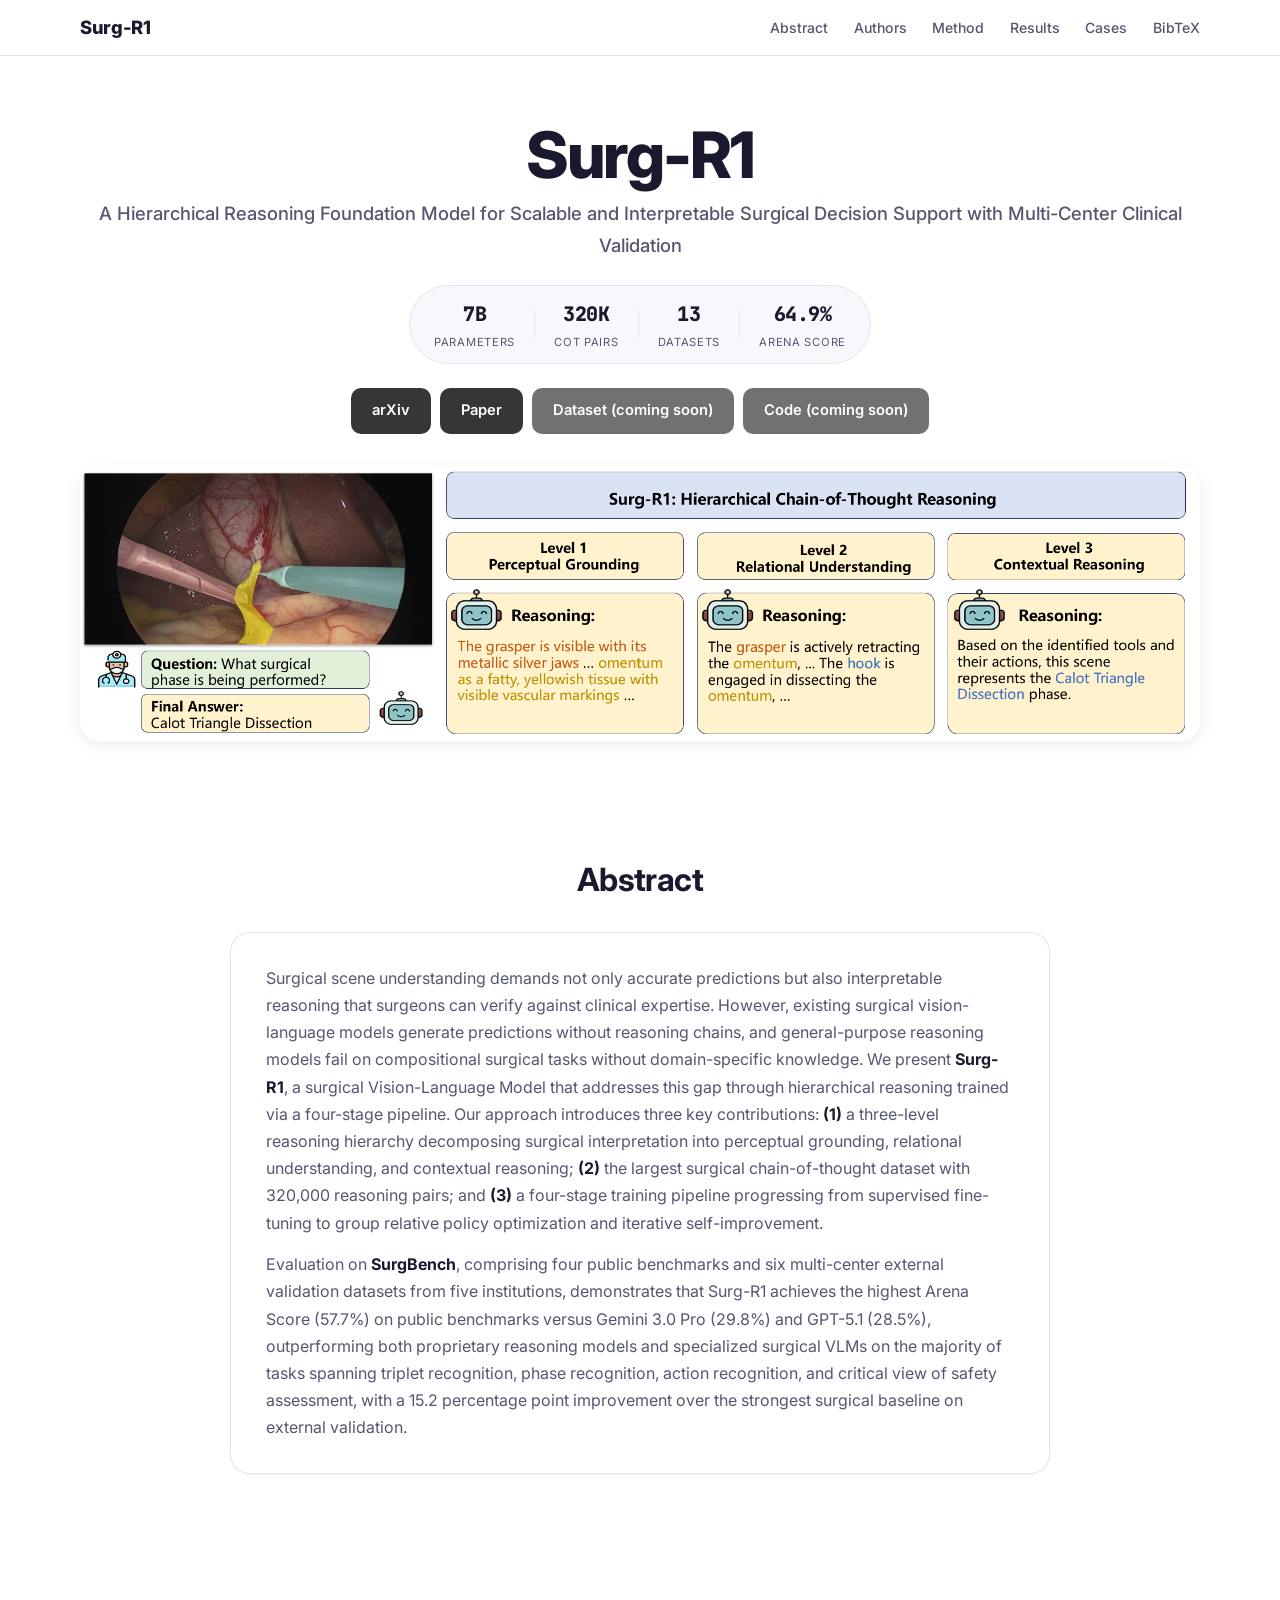
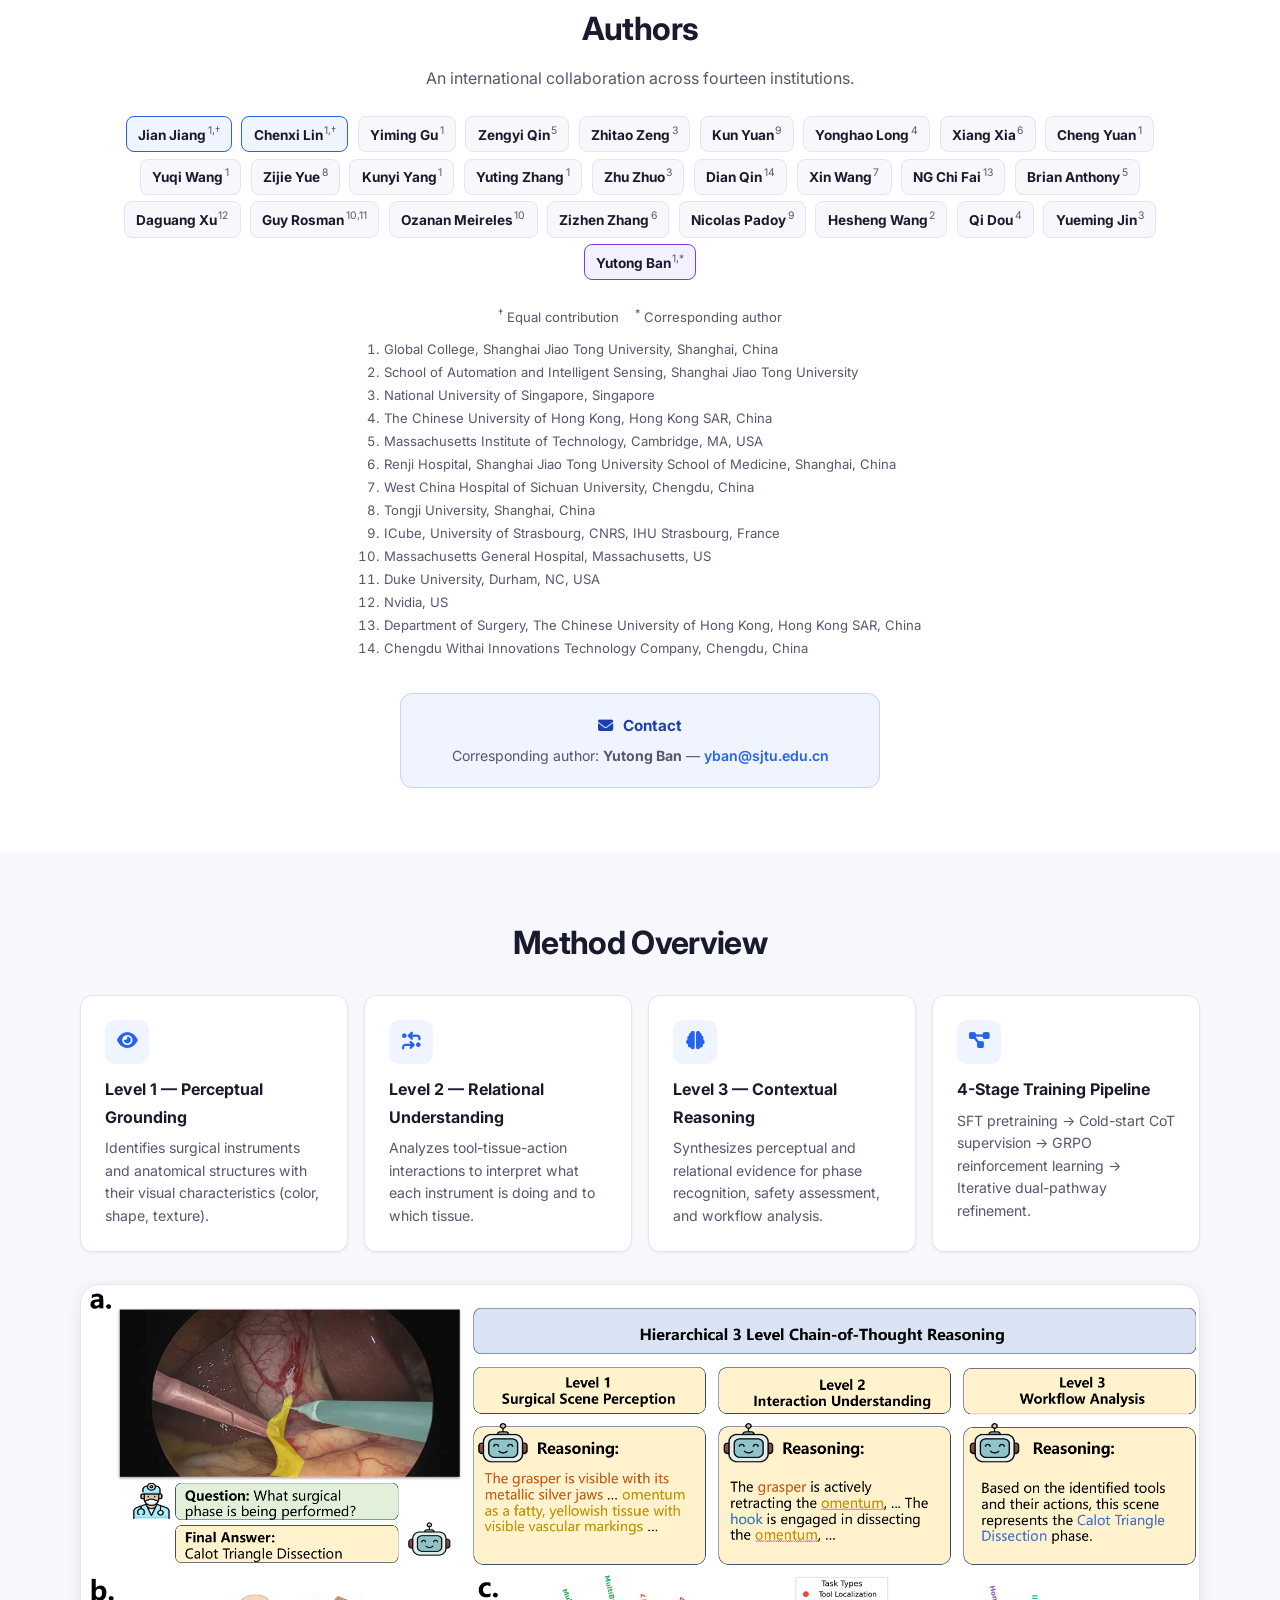
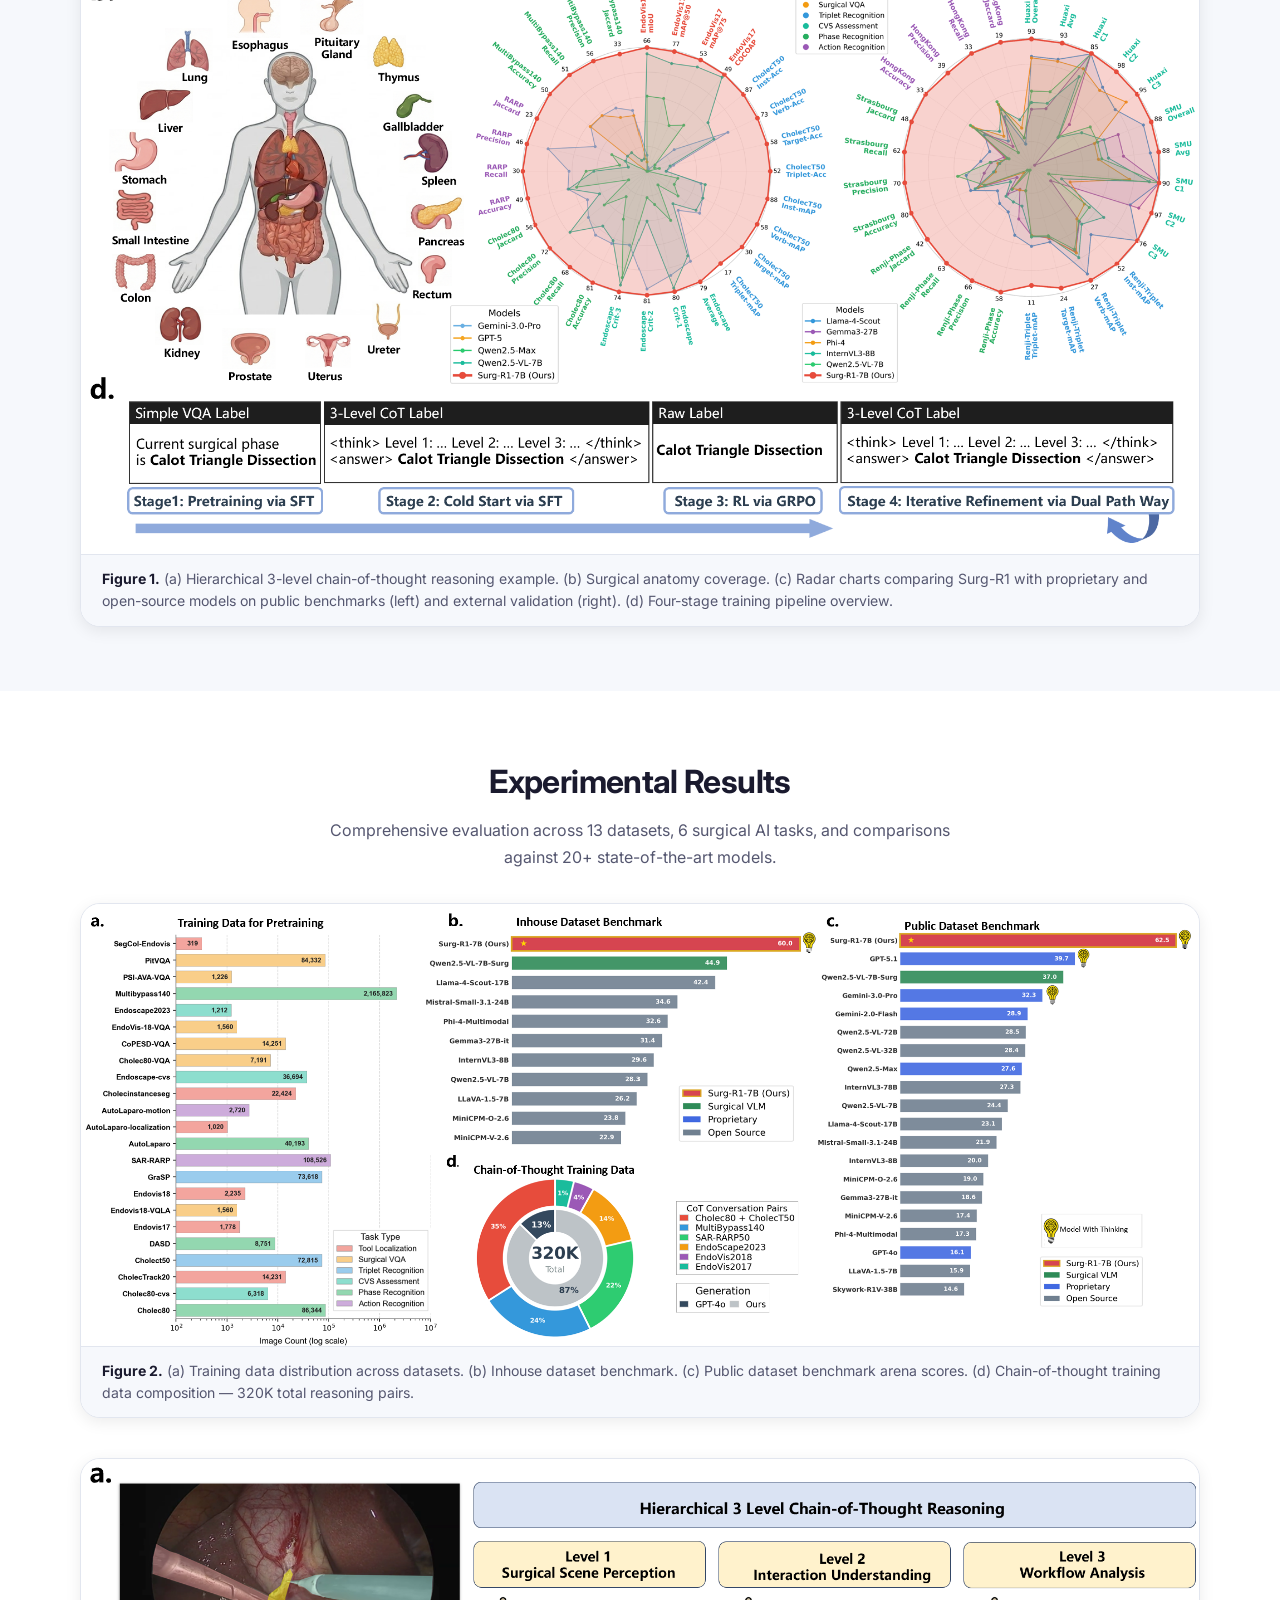
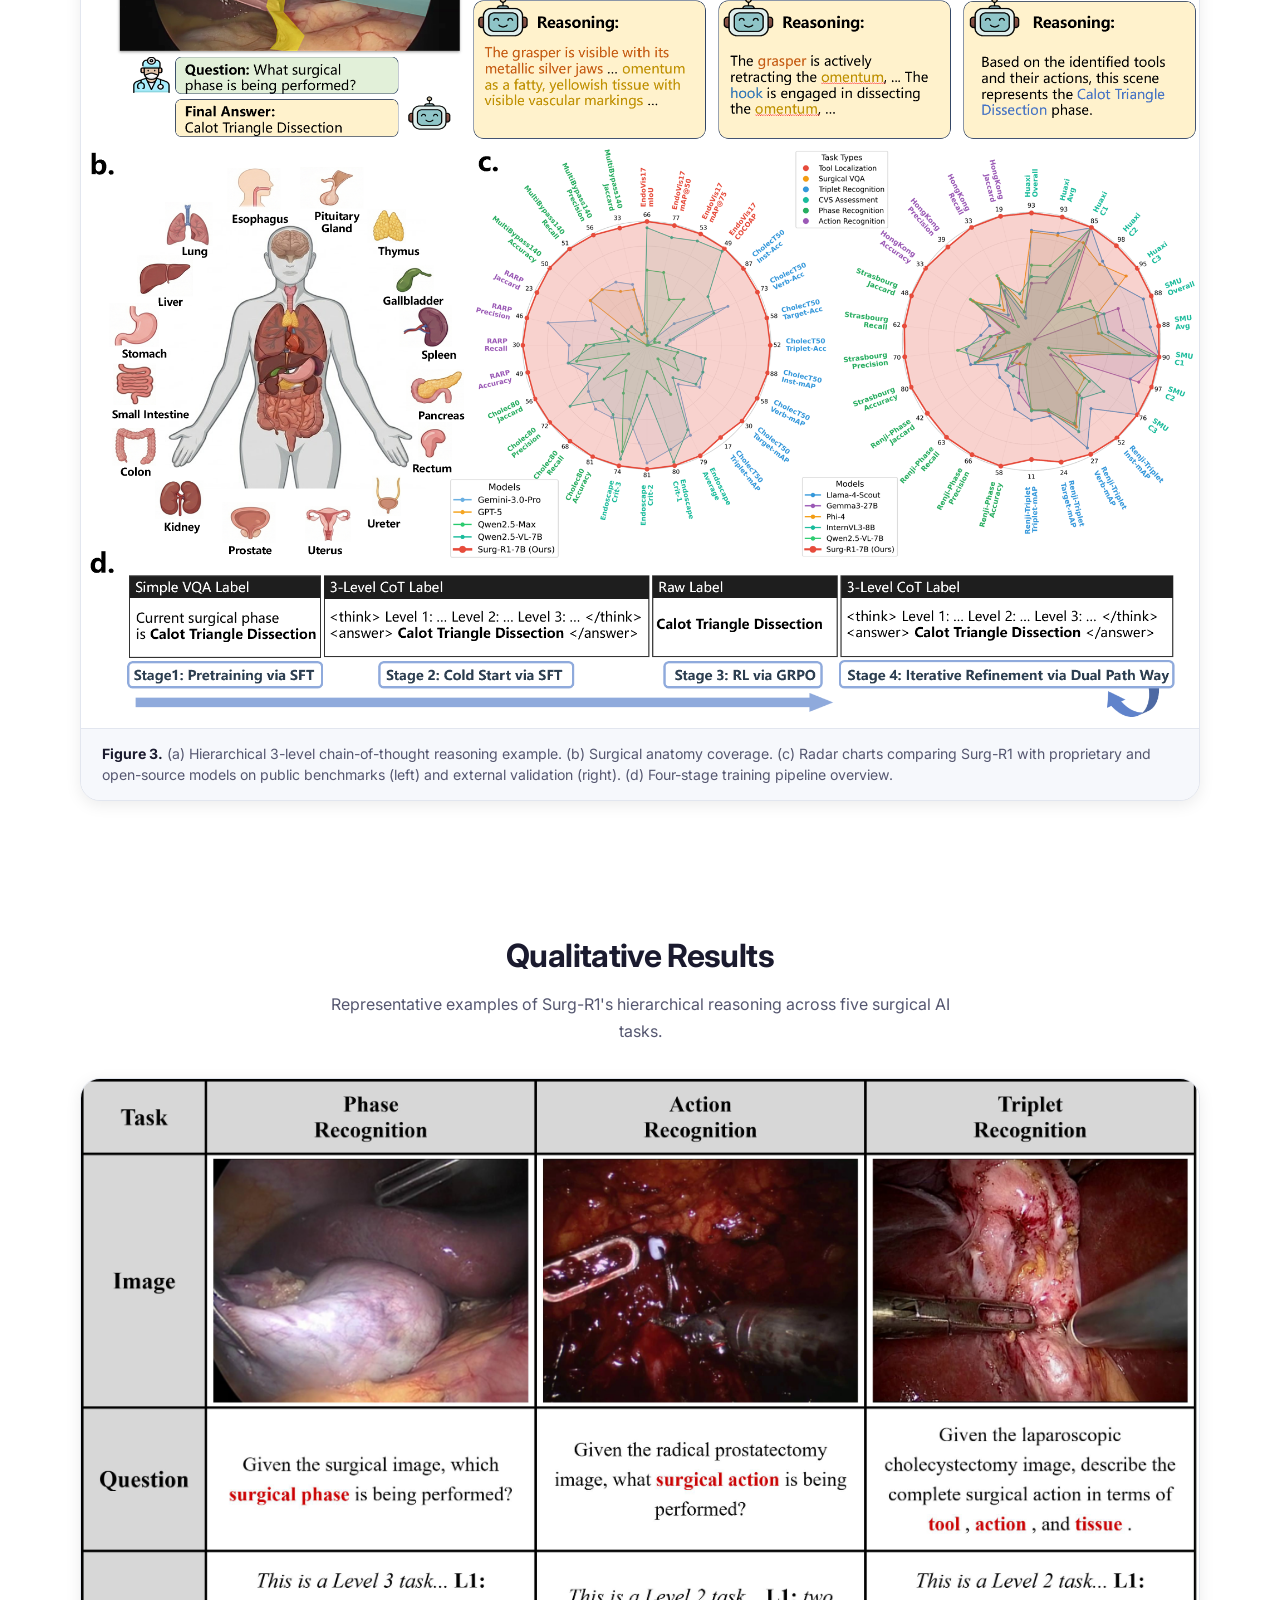
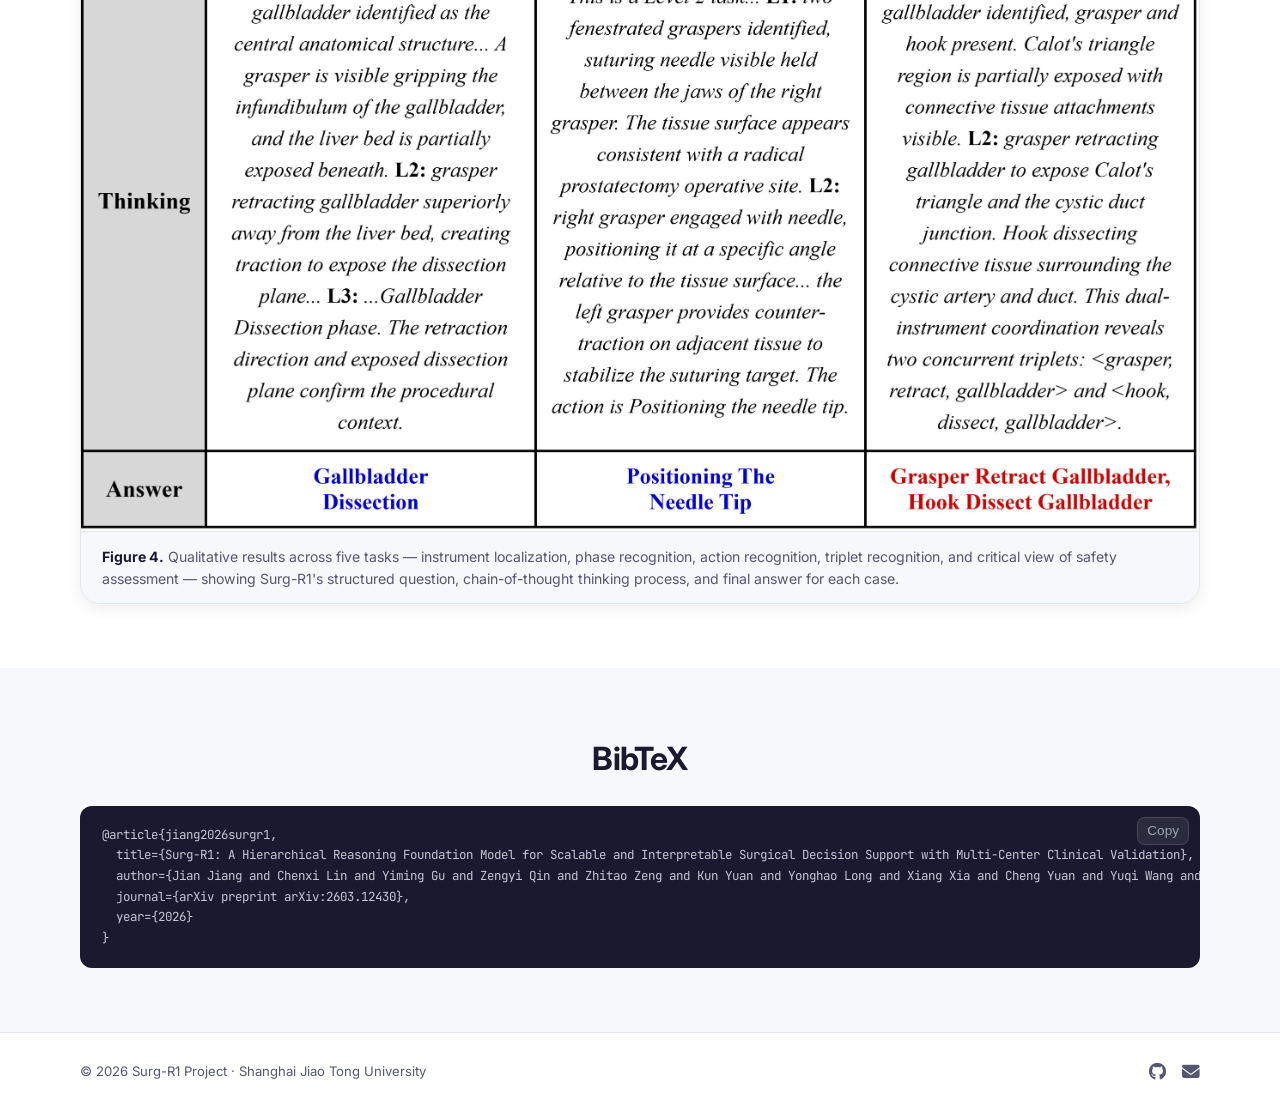
==== commit 8db40a1f: "Fix Figure 2: use figure2.png for Experimental Results; add hero-teaser, qualitative_case; update st" ====
--- a/index.html
+++ b/index.html
@@ -3,8 +3,8 @@
   <head>
     <meta charset="UTF-8" />
     <meta name="viewport" content="width=device-width, initial-scale=1.0" />
-    <title>Surg-R1 | Hierarchical Reasoning for Surgical Scene Understanding</title>
-    <meta name="description" content="Surg-R1: Hierarchical 3-level Reasoning for Surgical Scene Understanding. A surgical VLM with chain-of-thought reasoning." />
+    <title>Surg-R1 | Hierarchical Reasoning for Surgical Decision Support</title>
+    <meta name="description" content="Surg-R1: A Hierarchical Reasoning Foundation Model for Scalable and Interpretable Surgical Decision Support with Multi-Center Clinical Validation." />
     <link rel="preconnect" href="https://fonts.googleapis.com" />
     <link rel="preconnect" href="https://fonts.gstatic.com" crossorigin />
     <link href="https://fonts.googleapis.com/css2?family=Inter:wght@400;500;600;700;800&family=JetBrains+Mono:wght@500&display=swap" rel="stylesheet" />
@@ -17,11 +17,12 @@
       <div class="container nav-inner">
         <a href="#" class="nav-brand">Surg-R1</a>
         <div class="nav-links">
-          <a href="#demo">Demo</a>
           <a href="#abstract">Abstract</a>
+          <a href="#authors">Authors</a>
+          <a href="#method">Method</a>
           <a href="#results">Results</a>
-          <a href="#method">Method</a>
-          <a href="#authors">Team</a>
+          <a href="#cases">Cases</a>
+          <a href="#bibtex">BibTeX</a>
         </div>
       </div>
     </nav>
@@ -29,9 +30,8 @@
     <!-- ========== HERO ========== -->
     <header class="hero">
       <div class="container hero-inner">
-        <span class="badge"><i class="fa-solid fa-flask"></i> Surgical AI Research</span>
-        <h1><span class="highlight">Surg-R1</span></h1>
-        <p class="hero-sub">Hierarchical 3-Level Reasoning for Surgical Scene Understanding</p>
+        <h1>Surg-R1</h1>
+        <p class="hero-sub">A Hierarchical Reasoning Foundation Model for Scalable and Interpretable Surgical Decision Support with Multi-Center Clinical Validation</p>
 
         <div class="hero-stats">
           <div class="stat">
@@ -56,88 +56,26 @@
         </div>
 
         <div class="hero-actions">
-          <a href="#demo" class="btn btn-white"><i class="fa-solid fa-play"></i> Watch Demo</a>
-          <a href="https://github.com/jianjiang1995/Surg-R1" class="btn btn-outline" target="_blank"><i class="fa-brands fa-github"></i> GitHub</a>
+          <a href="https://arxiv.org/abs/2603.12430" class="btn btn-pill" target="_blank">arXiv</a>
+          <a href="https://arxiv.org/pdf/2603.12430.pdf" class="btn btn-pill" target="_blank">Paper</a>
+          <span class="btn btn-pill btn-disabled">Dataset (coming soon)</span>
+          <span class="btn btn-pill btn-disabled">Code (coming soon)</span>
+        </div>
+
+        <div class="hero-teaser">
+          <img src="assets/images/hero-teaser.png" alt="Surg-R1: Hierarchical Chain-of-Thought Reasoning" />
         </div>
       </div>
     </header>
 
     <main>
-      <!-- ========== DEMO VIDEO ========== -->
-      <section id="demo" class="section">
-        <div class="container">
-          <h2 class="section-title">Software Demo</h2>
-          <p class="section-desc">This demo shows a real-time surgical video analysis system built on top of Surg-R1. Surg-R1 performs per-frame perception (phase recognition, action description, tool localization), and its outputs are cascaded into a window-level synthesizer that resolves intra-frame and inter-frame contradictions to produce temporally coherent surgical narratives.</p>
-          <div class="video-wrapper">
-            <video controls preload="metadata" playsinline class="demo-video">
-              <source src="assets/videos/surgr1-demo-web.mp4" type="video/mp4" />
-              Your browser does not support HTML5 video.
-            </video>
-          </div>
-          <p class="demo-detail-link"><a href="demo-pipeline.html"><i class="fa-solid fa-arrow-right"></i> Technical details of the analysis pipeline</a></p>
-
-        </div>
-      </section>
-
       <!-- ========== ABSTRACT ========== -->
-      <section id="abstract" class="section section-alt">
+      <section id="abstract" class="section">
         <div class="container narrow">
           <h2 class="section-title">Abstract</h2>
           <div class="abstract-card">
-            <p>Surgical scene understanding demands not only accurate predictions but also interpretable reasoning that surgeons can verify against clinical expertise. However, existing surgical vision-language models generate predictions without reasoning chains, and general-purpose reasoning models fail on compositional surgical tasks without domain-specific knowledge.</p>
-            <p>We present <strong>Surg-R1</strong>, a surgical Vision-Language Model that addresses this gap through hierarchical reasoning trained via a four-stage pipeline. Our approach introduces three key contributions: <strong>(1)</strong> a three-level reasoning hierarchy decomposing surgical interpretation into perceptual grounding, relational understanding, and contextual reasoning; <strong>(2)</strong> the largest surgical chain-of-thought dataset with 320,000 reasoning pairs; and <strong>(3)</strong> a four-stage training pipeline progressing from supervised fine-tuning to group relative policy optimization and iterative self-improvement.</p>
-            <p>Evaluation on <strong>SurgBench-13</strong>, comprising seven public benchmarks and six multi-center external validation datasets from five institutions, demonstrates that Surg-R1 outperforms GPT-5.1, Gemini 3.0 Pro, and specialized surgical VLMs across instrument localization, visual question answering, triplet recognition, phase recognition, action recognition, and critical view of safety assessment, achieving the highest Arena Score (<strong>64.9%</strong>) on public benchmarks versus GPT-5.1 (39.7%), Gemini 3.0 Pro (32.3%), and SurgVLM-72B (56.0%), and a 15.2 percentage point improvement over the strongest surgical baseline on external validation.</p>
-          </div>
-        </div>
-      </section>
-
-      <!-- ========== RESULTS ========== -->
-      <section id="results" class="section">
-        <div class="container">
-          <h2 class="section-title">Experimental Results</h2>
-          <p class="section-desc">Comprehensive evaluation across 13 datasets, 6 surgical AI tasks, and comparisons against 20+ state-of-the-art models.</p>
-
-          <div class="figure-block">
-            <figure>
-              <img src="assets/images/figure2.png" alt="Training data statistics, inhouse benchmark results, public benchmark arena scores, and CoT data composition" loading="lazy" />
-              <figcaption><strong>Figure 1.</strong> (a) Training data distribution across datasets. (b) Inhouse dataset benchmark. (c) Public dataset benchmark arena scores. (d) Chain-of-thought training data composition — 320K total reasoning pairs.</figcaption>
-            </figure>
-          </div>
-
-          <div class="figure-block">
-            <figure>
-              <img src="assets/images/figure1.png" alt="Surg-R1 overview: hierarchical reasoning, evaluation radar charts, and training pipeline" loading="lazy" />
-              <figcaption><strong>Figure 2.</strong> (a) Hierarchical 3-level chain-of-thought reasoning example. (b) Surgical anatomy coverage. (c) Radar charts comparing Surg-R1 with proprietary and open-source models on public benchmarks (left) and external validation (right). (d) Four-stage training pipeline overview.</figcaption>
-            </figure>
-          </div>
-        </div>
-      </section>
-
-      <!-- ========== METHOD ========== -->
-      <section id="method" class="section section-alt">
-        <div class="container">
-          <h2 class="section-title">Method Overview</h2>
-          <div class="method-grid">
-            <div class="method-card">
-              <div class="method-icon"><i class="fa-solid fa-eye"></i></div>
-              <h3>Level 1 — Perceptual Grounding</h3>
-              <p>Identifies surgical instruments and anatomical structures with their visual characteristics (color, shape, texture).</p>
-            </div>
-            <div class="method-card">
-              <div class="method-icon"><i class="fa-solid fa-arrows-turn-to-dots"></i></div>
-              <h3>Level 2 — Relational Understanding</h3>
-              <p>Analyzes tool-tissue-action interactions to interpret what each instrument is doing and to which tissue.</p>
-            </div>
-            <div class="method-card">
-              <div class="method-icon"><i class="fa-solid fa-brain"></i></div>
-              <h3>Level 3 — Contextual Reasoning</h3>
-              <p>Synthesizes perceptual and relational evidence for phase recognition, safety assessment, and workflow analysis.</p>
-            </div>
-            <div class="method-card">
-              <div class="method-icon"><i class="fa-solid fa-diagram-project"></i></div>
-              <h3>4-Stage Training Pipeline</h3>
-              <p>SFT pretraining → Cold-start CoT supervision → GRPO reinforcement learning → Iterative dual-pathway refinement.</p>
-            </div>
+            <p>Surgical scene understanding demands not only accurate predictions but also interpretable reasoning that surgeons can verify against clinical expertise. However, existing surgical vision-language models generate predictions without reasoning chains, and general-purpose reasoning models fail on compositional surgical tasks without domain-specific knowledge. We present <strong>Surg-R1</strong>, a surgical Vision-Language Model that addresses this gap through hierarchical reasoning trained via a four-stage pipeline. Our approach introduces three key contributions: <strong>(1)</strong> a three-level reasoning hierarchy decomposing surgical interpretation into perceptual grounding, relational understanding, and contextual reasoning; <strong>(2)</strong> the largest surgical chain-of-thought dataset with 320,000 reasoning pairs; and <strong>(3)</strong> a four-stage training pipeline progressing from supervised fine-tuning to group relative policy optimization and iterative self-improvement.</p>
+            <p>Evaluation on <strong>SurgBench</strong>, comprising four public benchmarks and six multi-center external validation datasets from five institutions, demonstrates that Surg-R1 achieves the highest Arena Score (57.7%) on public benchmarks versus Gemini 3.0 Pro (29.8%) and GPT-5.1 (28.5%), outperforming both proprietary reasoning models and specialized surgical VLMs on the majority of tasks spanning triplet recognition, phase recognition, action recognition, and critical view of safety assessment, with a 15.2 percentage point improvement over the strongest surgical baseline on external validation.</p>
           </div>
         </div>
       </section>
@@ -146,54 +84,150 @@
       <section id="authors" class="section">
         <div class="container">
           <h2 class="section-title">Authors</h2>
-          <p class="section-desc">An international collaboration across seven institutions.</p>
+          <p class="section-desc">An international collaboration across fourteen institutions.</p>
 
           <div class="author-list">
             <div class="author equal"><strong>Jian Jiang</strong><sup>1,†</sup></div>
             <div class="author equal"><strong>Chenxi Lin</strong><sup>1,†</sup></div>
             <div class="author"><strong>Yiming Gu</strong><sup>1</sup></div>
-            <div class="author"><strong>Zengyi Qin</strong></div>
-            <div class="author"><strong>Zhitao Zeng</strong><sup>2</sup></div>
-            <div class="author"><strong>Kun Yuan</strong></div>
+            <div class="author"><strong>Zengyi Qin</strong><sup>5</sup></div>
+            <div class="author"><strong>Zhitao Zeng</strong><sup>3</sup></div>
+            <div class="author"><strong>Kun Yuan</strong><sup>9</sup></div>
+            <div class="author"><strong>Yonghao Long</strong><sup>4</sup></div>
+            <div class="author"><strong>Xiang Xia</strong><sup>6</sup></div>
             <div class="author"><strong>Cheng Yuan</strong><sup>1</sup></div>
             <div class="author"><strong>Yuqi Wang</strong><sup>1</sup></div>
-            <div class="author"><strong>Zijie Yue</strong><sup>6</sup></div>
+            <div class="author"><strong>Zijie Yue</strong><sup>8</sup></div>
             <div class="author"><strong>Kunyi Yang</strong><sup>1</sup></div>
             <div class="author"><strong>Yuting Zhang</strong><sup>1</sup></div>
-            <div class="author"><strong>Yonghao Long</strong><sup>4</sup></div>
-            <div class="author"><strong>Zhu Zhuo</strong><sup>2</sup></div>
-            <div class="author"><strong>Dian Qin</strong></div>
-            <div class="author"><strong>Xin Wang</strong></div>
-            <div class="author"><strong>Xiang Xia</strong><sup>5</sup></div>
-            <div class="author"><strong>Brian Anthony</strong></div>
-            <div class="author"><strong>Daguang Xu</strong></div>
-            <div class="author"><strong>Guy Rosman</strong></div>
-            <div class="author"><strong>Ozanan Meireles</strong></div>
-            <div class="author"><strong>Zizhen Zhang</strong></div>
-            <div class="author"><strong>Nicolas Padoy</strong><sup>7</sup></div>
-            <div class="author"><strong>Nassir Navab</strong><sup>3</sup></div>
-            <div class="author"><strong>Hesheng Wang</strong></div>
+            <div class="author"><strong>Zhu Zhuo</strong><sup>3</sup></div>
+            <div class="author"><strong>Dian Qin</strong><sup>14</sup></div>
+            <div class="author"><strong>Xin Wang</strong><sup>7</sup></div>
+            <div class="author"><strong>NG Chi Fai</strong><sup>13</sup></div>
+            <div class="author"><strong>Brian Anthony</strong><sup>5</sup></div>
+            <div class="author"><strong>Daguang Xu</strong><sup>12</sup></div>
+            <div class="author"><strong>Guy Rosman</strong><sup>10,11</sup></div>
+            <div class="author"><strong>Ozanan Meireles</strong><sup>10</sup></div>
+            <div class="author"><strong>Zizhen Zhang</strong><sup>6</sup></div>
+            <div class="author"><strong>Nicolas Padoy</strong><sup>9</sup></div>
+            <div class="author"><strong>Hesheng Wang</strong><sup>2</sup></div>
             <div class="author"><strong>Qi Dou</strong><sup>4</sup></div>
-            <div class="author"><strong>Yueming Jin</strong><sup>2</sup></div>
+            <div class="author"><strong>Yueming Jin</strong><sup>3</sup></div>
             <div class="author corresponding"><strong>Yutong Ban</strong><sup>1,*</sup></div>
           </div>
 
           <div class="affil-block">
             <p class="affil-note"><sup>†</sup> Equal contribution &nbsp;&nbsp; <sup>*</sup> Corresponding author</p>
             <ol class="affil-list">
-              <li>Shanghai Jiao Tong University, Shanghai, China</li>
+              <li>Global College, Shanghai Jiao Tong University, Shanghai, China</li>
+              <li>School of Automation and Intelligent Sensing, Shanghai Jiao Tong University</li>
               <li>National University of Singapore, Singapore</li>
-              <li>Technical University of Munich, Germany</li>
               <li>The Chinese University of Hong Kong, Hong Kong SAR, China</li>
+              <li>Massachusetts Institute of Technology, Cambridge, MA, USA</li>
               <li>Renji Hospital, Shanghai Jiao Tong University School of Medicine, Shanghai, China</li>
+              <li>West China Hospital of Sichuan University, Chengdu, China</li>
               <li>Tongji University, Shanghai, China</li>
               <li>ICube, University of Strasbourg, CNRS, IHU Strasbourg, France</li>
+              <li>Massachusetts General Hospital, Massachusetts, US</li>
+              <li>Duke University, Durham, NC, USA</li>
+              <li>Nvidia, US</li>
+              <li>Department of Surgery, The Chinese University of Hong Kong, Hong Kong SAR, China</li>
+              <li>Chengdu Withai Innovations Technology Company, Chengdu, China</li>
             </ol>
           </div>
 
           <div class="contact-card">
             <h3><i class="fa-solid fa-envelope"></i> Contact</h3>
             <p>Corresponding author: <strong>Yutong Ban</strong> — <a href="mailto:yban@sjtu.edu.cn">yban@sjtu.edu.cn</a></p>
+          </div>
+        </div>
+      </section>
+
+      <!-- ========== METHOD ========== -->
+      <section id="method" class="section section-alt">
+        <div class="container">
+          <h2 class="section-title">Method Overview</h2>
+          <div class="method-grid">
+            <div class="method-card">
+              <div class="method-icon"><i class="fa-solid fa-eye"></i></div>
+              <h3>Level 1 — Perceptual Grounding</h3>
+              <p>Identifies surgical instruments and anatomical structures with their visual characteristics (color, shape, texture).</p>
+            </div>
+            <div class="method-card">
+              <div class="method-icon"><i class="fa-solid fa-arrows-turn-to-dots"></i></div>
+              <h3>Level 2 — Relational Understanding</h3>
+              <p>Analyzes tool-tissue-action interactions to interpret what each instrument is doing and to which tissue.</p>
+            </div>
+            <div class="method-card">
+              <div class="method-icon"><i class="fa-solid fa-brain"></i></div>
+              <h3>Level 3 — Contextual Reasoning</h3>
+              <p>Synthesizes perceptual and relational evidence for phase recognition, safety assessment, and workflow analysis.</p>
+            </div>
+            <div class="method-card">
+              <div class="method-icon"><i class="fa-solid fa-diagram-project"></i></div>
+              <h3>4-Stage Training Pipeline</h3>
+              <p>SFT pretraining → Cold-start CoT supervision → GRPO reinforcement learning → Iterative dual-pathway refinement.</p>
+            </div>
+          </div>
+
+          <div class="figure-block">
+            <figure>
+              <img src="assets/images/figure1.png" alt="Surg-R1 overview: hierarchical reasoning, evaluation radar charts, and training pipeline" loading="lazy" />
+              <figcaption><strong>Figure 1.</strong> (a) Hierarchical 3-level chain-of-thought reasoning example. (b) Surgical anatomy coverage. (c) Radar charts comparing Surg-R1 with proprietary and open-source models on public benchmarks (left) and external validation (right). (d) Four-stage training pipeline overview.</figcaption>
+            </figure>
+          </div>
+        </div>
+      </section>
+
+      <!-- ========== EXPERIMENTAL RESULTS ========== -->
+      <section id="results" class="section">
+        <div class="container">
+          <h2 class="section-title">Experimental Results</h2>
+          <p class="section-desc">Comprehensive evaluation across 13 datasets, 6 surgical AI tasks, and comparisons against 20+ state-of-the-art models.</p>
+
+          <div class="figure-block">
+            <figure>
+              <img src="assets/images/figure2.png" alt="Training data statistics, inhouse benchmark results, public benchmark arena scores, and CoT data composition" loading="lazy" />
+              <figcaption><strong>Figure 2.</strong> (a) Training data distribution across datasets. (b) Inhouse dataset benchmark. (c) Public dataset benchmark arena scores. (d) Chain-of-thought training data composition — 320K total reasoning pairs.</figcaption>
+            </figure>
+          </div>
+
+          <div class="figure-block">
+            <figure>
+              <img src="assets/images/figure1.png" alt="Surg-R1 overview: hierarchical reasoning, evaluation radar charts, and training pipeline" loading="lazy" />
+              <figcaption><strong>Figure 3.</strong> (a) Hierarchical 3-level chain-of-thought reasoning example. (b) Surgical anatomy coverage. (c) Radar charts comparing Surg-R1 with proprietary and open-source models on public benchmarks (left) and external validation (right). (d) Four-stage training pipeline overview.</figcaption>
+            </figure>
+          </div>
+        </div>
+      </section>
+
+      <!-- ========== CASE FIGURE ========== -->
+      <section id="cases" class="section">
+        <div class="container">
+          <h2 class="section-title">Qualitative Results</h2>
+          <p class="section-desc">Representative examples of Surg-R1's hierarchical reasoning across five surgical AI tasks.</p>
+
+          <div class="figure-block">
+            <figure>
+              <img src="assets/images/qualitative_case.png" alt="Qualitative results: instrument localization, phase recognition, action recognition, triplet recognition, and critical view of safety assessment" loading="lazy" />
+              <figcaption><strong>Figure 4.</strong> Qualitative results across five tasks — instrument localization, phase recognition, action recognition, triplet recognition, and critical view of safety assessment — showing Surg-R1's structured question, chain-of-thought thinking process, and final answer for each case.</figcaption>
+            </figure>
+          </div>
+        </div>
+      </section>
+
+      <!-- ========== BIBTEX ========== -->
+      <section id="bibtex" class="section section-alt">
+        <div class="container">
+          <h2 class="section-title">BibTeX</h2>
+          <div class="cite-box">
+            <button class="copy-btn" type="button" onclick="navigator.clipboard.writeText(document.getElementById('bibtex-code').textContent); this.textContent='Copied!'; setTimeout(()=>this.textContent='Copy', 1500)">Copy</button>
+            <pre id="bibtex-code">@article{jiang2026surgr1,
+  title={Surg-R1: A Hierarchical Reasoning Foundation Model for Scalable and Interpretable Surgical Decision Support with Multi-Center Clinical Validation},
+  author={Jian Jiang and Chenxi Lin and Yiming Gu and Zengyi Qin and Zhitao Zeng and Kun Yuan and Yonghao Long and Xiang Xia and Cheng Yuan and Yuqi Wang and Zijie Yue and Kunyi Yang and Yuting Zhang and Zhu Zhuo and Dian Qin and Xin Wang and NG Chi Fai and Brian Anthony and Daguang Xu and Guy Rosman and Ozanan Meireles and Zizhen Zhang and Nicolas Padoy and Hesheng Wang and Qi Dou and Yueming Jin and Yutong Ban},
+  journal={arXiv preprint arXiv:2603.12430},
+  year={2026}
+}</pre>
           </div>
         </div>
       </section>
--- a/styles.css
+++ b/styles.css
@@ -107,21 +107,10 @@
 
 /* ===== Hero ===== */
 .hero {
-  background: linear-gradient(160deg, #0f1b3d 0%, #162454 40%, #1e3a8a 100%);
-  color: #fff;
-  padding: 5rem 0 4rem;
+  background: #ffffff;
+  color: var(--text);
+  padding: 4rem 0 3rem;
   position: relative;
-  overflow: hidden;
-}
-
-.hero::before {
-  content: "";
-  position: absolute;
-  inset: 0;
-  background:
-    radial-gradient(ellipse 60% 50% at 80% 20%, rgba(59, 130, 246, 0.2) 0%, transparent 70%),
-    radial-gradient(ellipse 40% 60% at 10% 80%, rgba(139, 92, 246, 0.12) 0%, transparent 70%);
-  pointer-events: none;
 }
 
 .hero-inner {
@@ -129,54 +118,31 @@
   text-align: center;
 }
 
-.badge {
-  display: inline-block;
-  padding: 0.35rem 0.9rem;
-  background: rgba(255, 255, 255, 0.1);
-  border: 1px solid rgba(255, 255, 255, 0.2);
-  border-radius: 999px;
-  font-size: 0.78rem;
-  font-weight: 600;
-  letter-spacing: 0.04em;
-  text-transform: uppercase;
-  color: rgba(255, 255, 255, 0.9);
-}
-
-.badge i {
-  margin-right: 0.35rem;
-}
-
-h1 {
-  margin-top: 1.2rem;
-  font-size: clamp(2.8rem, 7vw, 4.5rem);
+.hero h1 {
+  margin-top: 0;
+  font-size: clamp(2.5rem, 6vw, 4rem);
   font-weight: 800;
   letter-spacing: -0.03em;
   line-height: 1.1;
-}
-
-.highlight {
-  background: linear-gradient(135deg, #60a5fa, #a78bfa);
-  -webkit-background-clip: text;
-  background-clip: text;
-  -webkit-text-fill-color: transparent;
+  color: var(--text);
 }
 
 .hero-sub {
-  margin-top: 0.6rem;
-  font-size: clamp(1rem, 2.2vw, 1.25rem);
+  margin-top: 0.5rem;
+  font-size: clamp(0.95rem, 2vw, 1.15rem);
   font-weight: 500;
-  color: rgba(255, 255, 255, 0.85);
+  color: var(--text-secondary);
 }
 
 .hero-stats {
-  margin-top: 2rem;
+  margin-top: 1.5rem;
   display: inline-flex;
   align-items: center;
-  gap: 1.4rem;
-  background: rgba(255, 255, 255, 0.07);
-  border: 1px solid rgba(255, 255, 255, 0.12);
-  border-radius: var(--radius);
-  padding: 0.9rem 1.8rem;
+  gap: 1.2rem;
+  background: var(--bg-alt);
+  border: 1px solid var(--border);
+  border-radius: 999px;
+  padding: 0.7rem 1.5rem;
 }
 
 .stat {
@@ -186,32 +152,76 @@
 }
 
 .stat-val {
-  font-size: 1.35rem;
+  font-size: 1.25rem;
   font-weight: 800;
   font-family: var(--mono);
   letter-spacing: -0.02em;
+  color: var(--text);
 }
 
 .stat-label {
-  font-size: 0.72rem;
+  font-size: 0.7rem;
   text-transform: uppercase;
   letter-spacing: 0.06em;
-  color: rgba(255, 255, 255, 0.6);
-  margin-top: 0.15rem;
+  color: var(--text-secondary);
+  margin-top: 0.1rem;
 }
 
 .stat-divider {
   width: 1px;
-  height: 32px;
-  background: rgba(255, 255, 255, 0.15);
+  height: 28px;
+  background: var(--border);
 }
 
 .hero-actions {
-  margin-top: 1.8rem;
-  display: flex;
-  gap: 0.8rem;
+  margin-top: 1.5rem;
+  display: flex;
+  gap: 0.6rem;
   justify-content: center;
   flex-wrap: wrap;
+}
+
+/* Dark pill buttons (SurgSigma style) */
+.btn-pill {
+  display: inline-flex;
+  align-items: center;
+  gap: 0.4rem;
+  padding: 0.5rem 1.1rem;
+  border-radius: 999px;
+  font-weight: 600;
+  font-size: 0.88rem;
+  transition: opacity 0.2s;
+  cursor: pointer;
+  border: none;
+  background: #363636;
+  color: #ffffff;
+  text-decoration: none;
+}
+
+.btn-pill:hover {
+  opacity: 0.9;
+}
+
+.btn-pill.btn-disabled {
+  cursor: default;
+  opacity: 0.7;
+  pointer-events: none;
+}
+
+.hero-teaser {
+  margin-top: 2rem;
+  max-width: 100%;
+  border-radius: var(--radius-lg);
+  overflow: hidden;
+  box-shadow: var(--shadow-md);
+  background: #ffffff;
+}
+
+.hero-teaser img {
+  width: 100%;
+  height: auto;
+  display: block;
+  background: #ffffff;
 }
 
 .btn {
@@ -239,13 +249,12 @@
 
 .btn-outline {
   background: transparent;
-  color: #fff;
-  border: 1.5px solid rgba(255, 255, 255, 0.35);
+  color: var(--text);
+  border: 1.5px solid var(--border);
 }
 
 .btn-outline:hover {
-  background: rgba(255, 255, 255, 0.1);
-  color: #fff;
+  background: var(--bg-alt);
 }
 
 /* ===== Sections ===== */
@@ -271,22 +280,6 @@
   max-width: 640px;
   margin-left: auto;
   margin-right: auto;
-}
-
-/* ===== Video ===== */
-.video-wrapper {
-  margin: 1.5rem auto 0;
-  max-width: 680px;
-  border-radius: var(--radius-lg);
-  overflow: hidden;
-  background: #0f0f17;
-  box-shadow: var(--shadow-lg);
-  border: 1px solid var(--border);
-}
-
-.demo-video {
-  width: 100%;
-  display: block;
 }
 
 /* ===== Abstract ===== */
@@ -322,7 +315,7 @@
 }
 
 .figure-block figure {
-  background: var(--bg);
+  background: #ffffff;
   border: 1px solid var(--border);
   border-radius: var(--radius-lg);
   overflow: hidden;
@@ -332,6 +325,8 @@
 .figure-block figure img {
   width: 100%;
   display: block;
+  background: #ffffff;
+  vertical-align: top;
 }
 
 .figure-block figcaption {
@@ -549,6 +544,72 @@
   color: var(--accent);
 }
 
+/* ===== Sub-page Elements ===== */
+.back-link {
+  margin-bottom: 0.5rem;
+}
+
+.back-link a {
+  font-size: 0.85rem;
+  font-weight: 500;
+  color: var(--text-secondary);
+}
+
+.back-link a:hover {
+  color: var(--accent);
+}
+
+.back-link a i {
+  margin-right: 0.3rem;
+}
+
+.page-title {
+  font-size: clamp(1.6rem, 3.5vw, 2.2rem);
+  font-weight: 800;
+  letter-spacing: -0.02em;
+  margin-bottom: 0.3rem;
+}
+
+.page-subtitle {
+  color: var(--text-secondary);
+  margin-bottom: 2rem;
+  max-width: 720px;
+}
+
+.table-wrapper {
+  margin-top: 0.8rem;
+  overflow-x: auto;
+}
+
+.phase-table {
+  width: 100%;
+  border-collapse: collapse;
+  font-size: 0.88rem;
+}
+
+.phase-table th,
+.phase-table td {
+  text-align: left;
+  padding: 0.6rem 1rem;
+  border-bottom: 1px solid var(--border);
+}
+
+.phase-table thead th {
+  font-weight: 700;
+  color: var(--text);
+  background: var(--bg-alt);
+  border-bottom: 2px solid var(--border);
+}
+
+.phase-table tbody td {
+  color: var(--text-secondary);
+}
+
+.phase-table tbody tr:last-child td {
+  font-weight: 600;
+  color: var(--accent-dark);
+}
+
 /* ===== Pipeline Explanation ===== */
 .pipeline-explain {
   margin-top: 2.5rem;
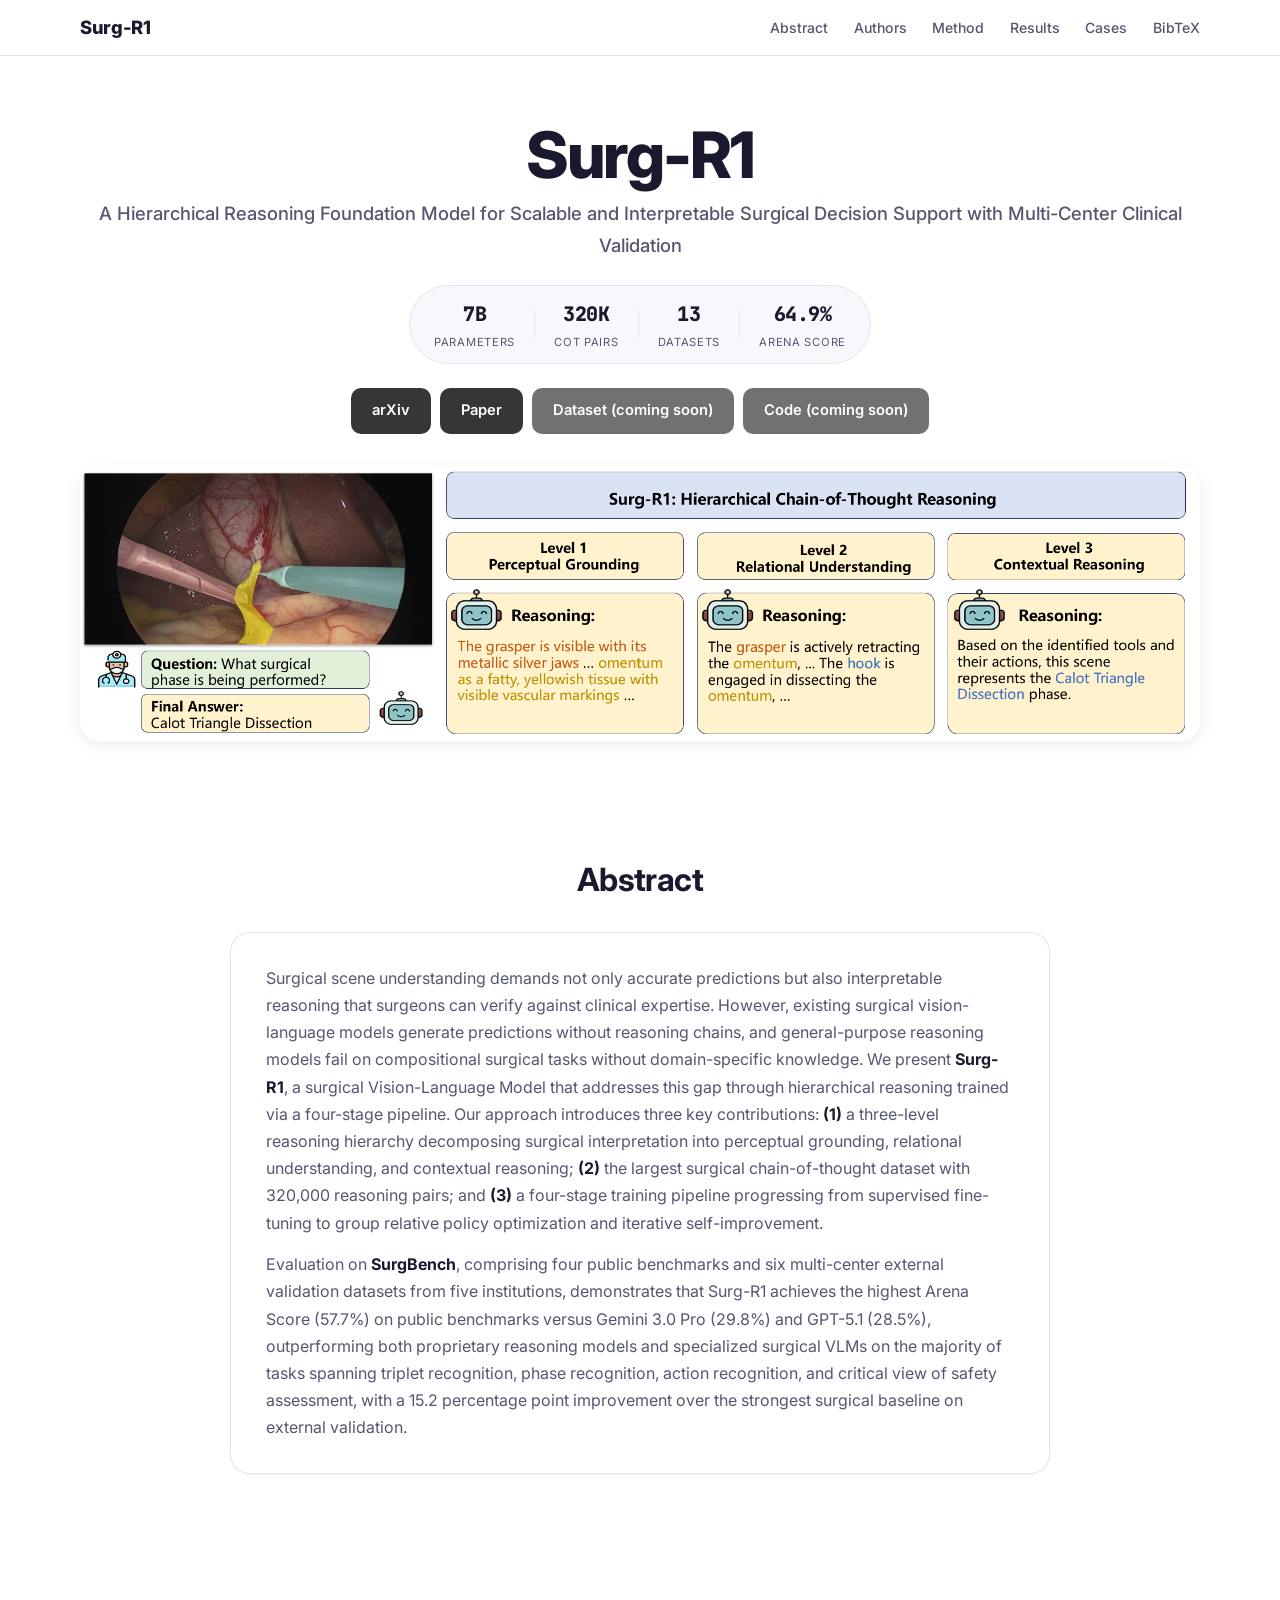
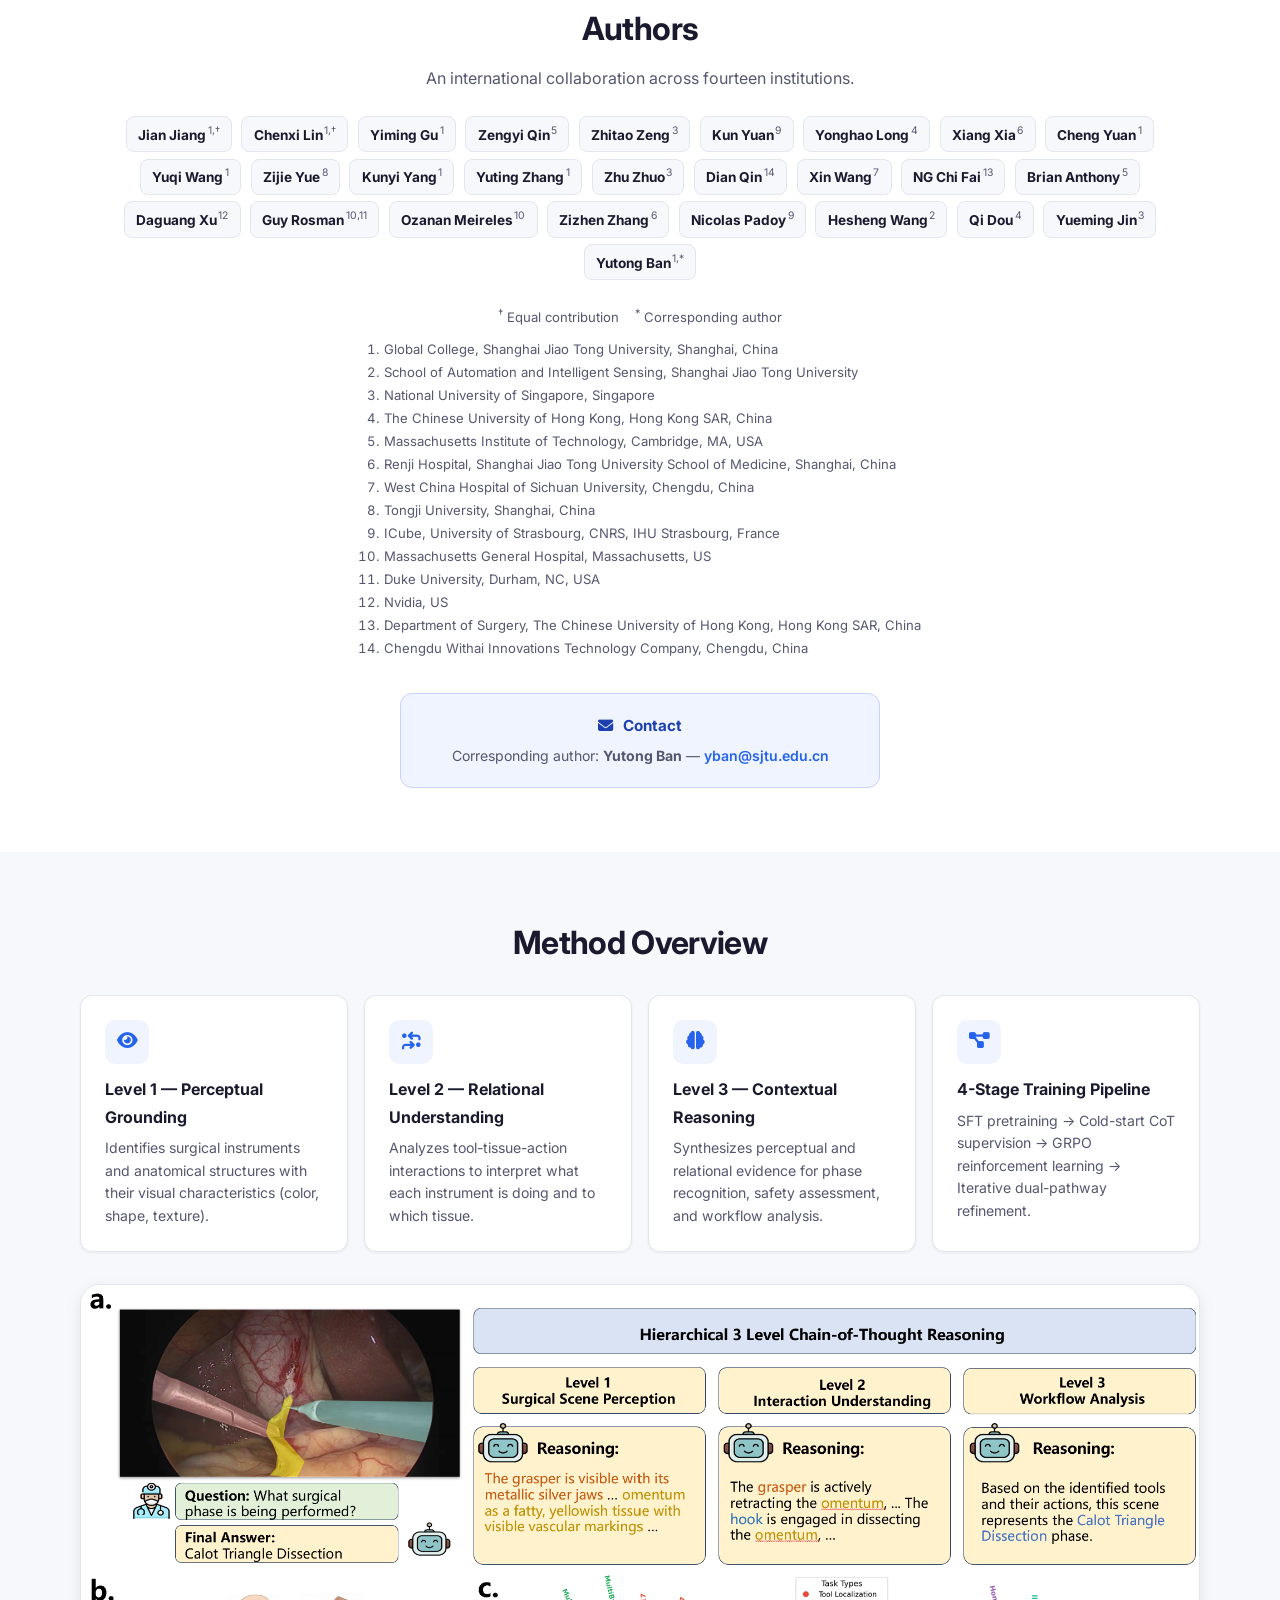
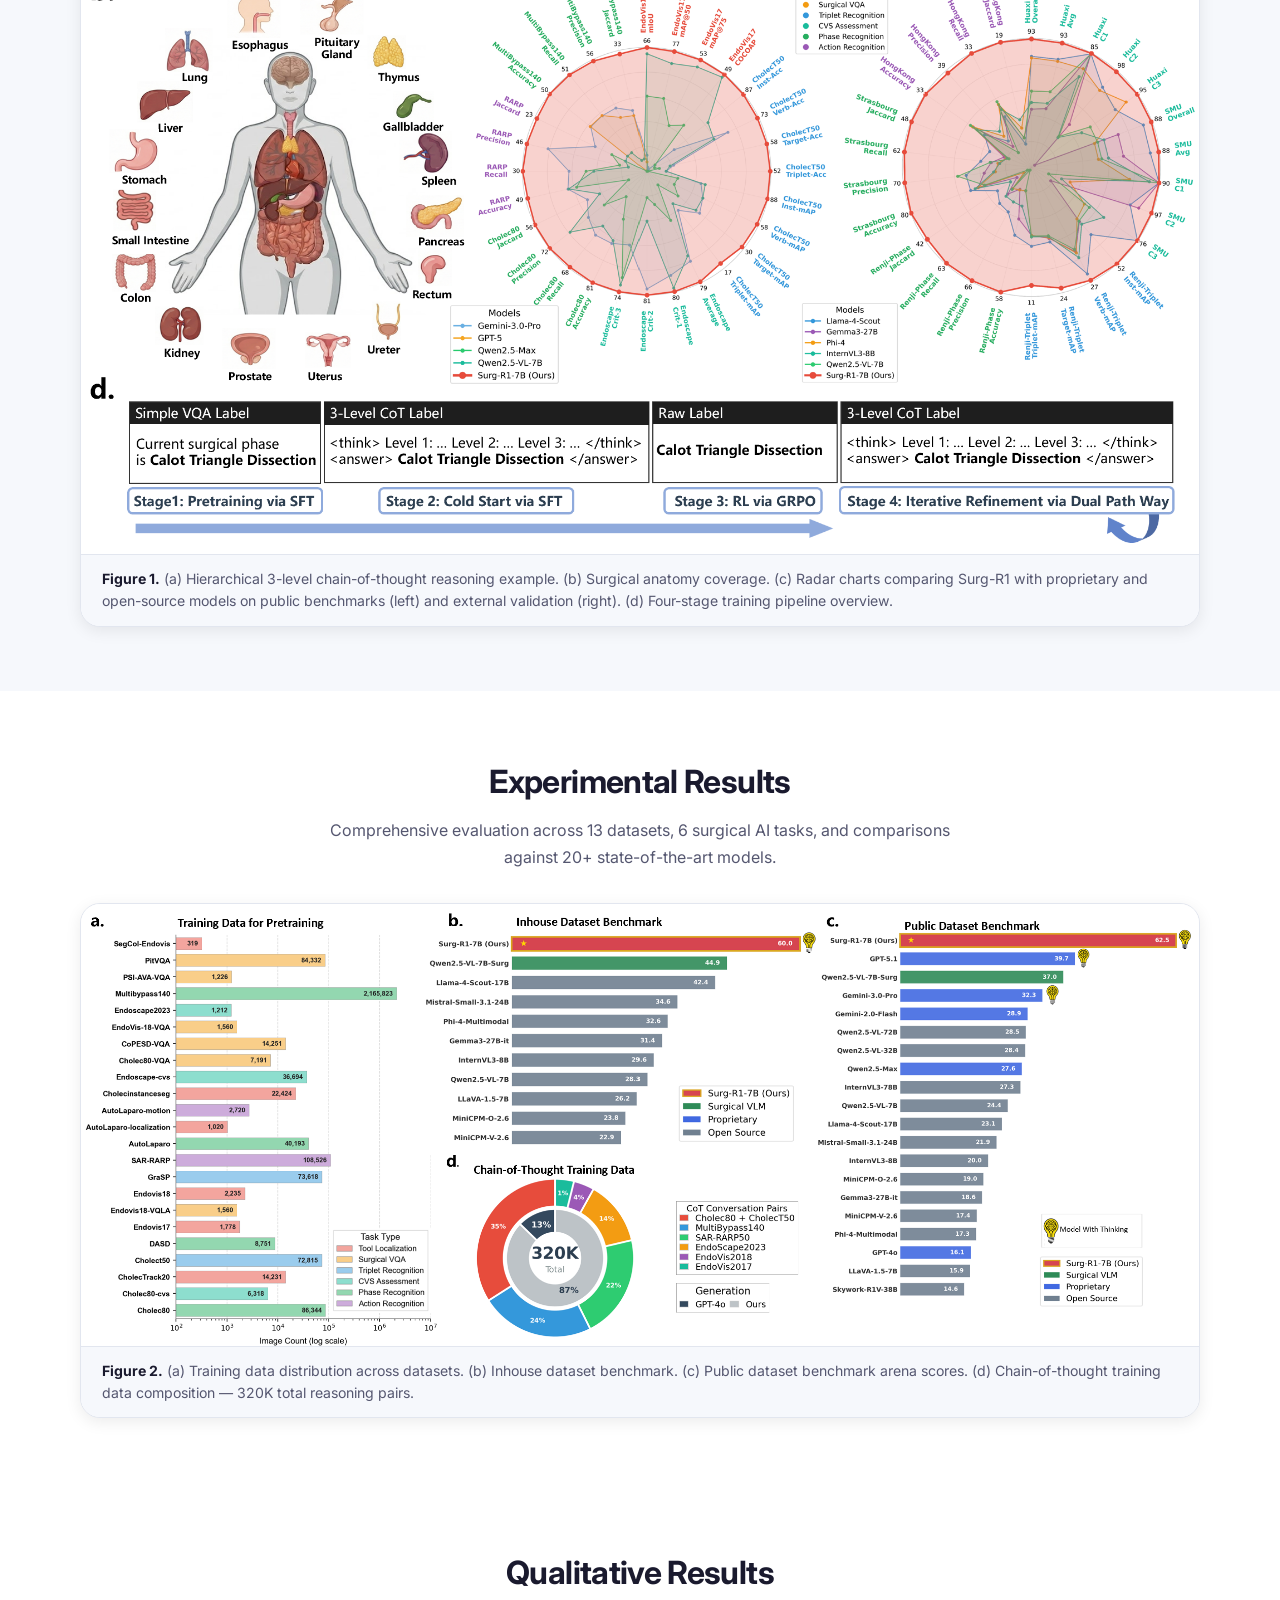
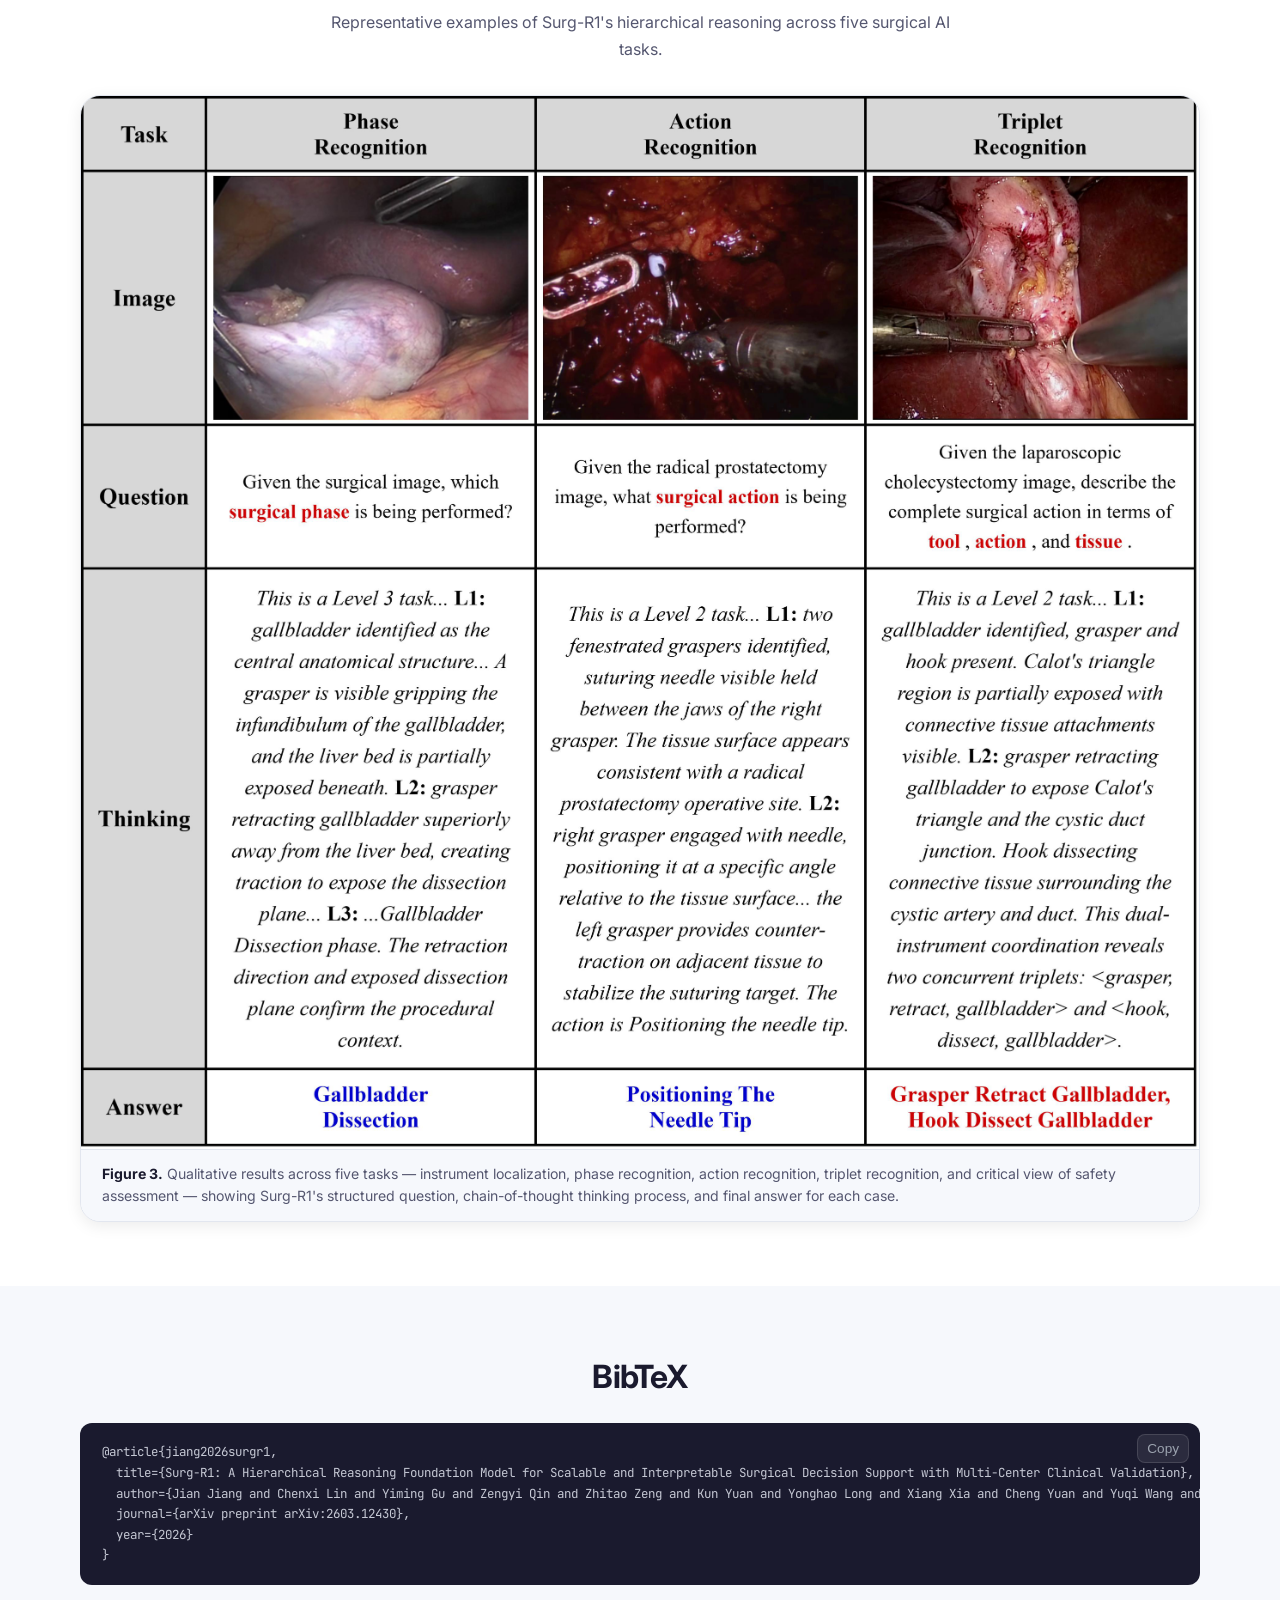
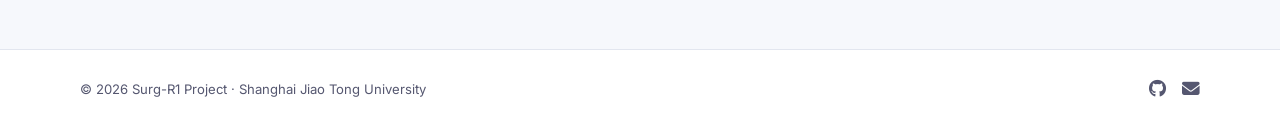
==== commit 975cc3dd: "Remove author highlights; fix duplicate Figure 1/3 Made-with: Cursor" ====
--- a/index.html
+++ b/index.html
@@ -87,8 +87,8 @@
           <p class="section-desc">An international collaboration across fourteen institutions.</p>
 
           <div class="author-list">
-            <div class="author equal"><strong>Jian Jiang</strong><sup>1,†</sup></div>
-            <div class="author equal"><strong>Chenxi Lin</strong><sup>1,†</sup></div>
+            <div class="author"><strong>Jian Jiang</strong><sup>1,†</sup></div>
+            <div class="author"><strong>Chenxi Lin</strong><sup>1,†</sup></div>
             <div class="author"><strong>Yiming Gu</strong><sup>1</sup></div>
             <div class="author"><strong>Zengyi Qin</strong><sup>5</sup></div>
             <div class="author"><strong>Zhitao Zeng</strong><sup>3</sup></div>
@@ -113,7 +113,7 @@
             <div class="author"><strong>Hesheng Wang</strong><sup>2</sup></div>
             <div class="author"><strong>Qi Dou</strong><sup>4</sup></div>
             <div class="author"><strong>Yueming Jin</strong><sup>3</sup></div>
-            <div class="author corresponding"><strong>Yutong Ban</strong><sup>1,*</sup></div>
+            <div class="author"><strong>Yutong Ban</strong><sup>1,*</sup></div>
           </div>
 
           <div class="affil-block">
@@ -191,13 +191,6 @@
               <figcaption><strong>Figure 2.</strong> (a) Training data distribution across datasets. (b) Inhouse dataset benchmark. (c) Public dataset benchmark arena scores. (d) Chain-of-thought training data composition — 320K total reasoning pairs.</figcaption>
             </figure>
           </div>
-
-          <div class="figure-block">
-            <figure>
-              <img src="assets/images/figure1.png" alt="Surg-R1 overview: hierarchical reasoning, evaluation radar charts, and training pipeline" loading="lazy" />
-              <figcaption><strong>Figure 3.</strong> (a) Hierarchical 3-level chain-of-thought reasoning example. (b) Surgical anatomy coverage. (c) Radar charts comparing Surg-R1 with proprietary and open-source models on public benchmarks (left) and external validation (right). (d) Four-stage training pipeline overview.</figcaption>
-            </figure>
-          </div>
         </div>
       </section>
 
@@ -210,7 +203,7 @@
           <div class="figure-block">
             <figure>
               <img src="assets/images/qualitative_case.png" alt="Qualitative results: instrument localization, phase recognition, action recognition, triplet recognition, and critical view of safety assessment" loading="lazy" />
-              <figcaption><strong>Figure 4.</strong> Qualitative results across five tasks — instrument localization, phase recognition, action recognition, triplet recognition, and critical view of safety assessment — showing Surg-R1's structured question, chain-of-thought thinking process, and final answer for each case.</figcaption>
+              <figcaption><strong>Figure 3.</strong> Qualitative results across five tasks — instrument localization, phase recognition, action recognition, triplet recognition, and critical view of safety assessment — showing Surg-R1's structured question, chain-of-thought thinking process, and final answer for each case.</figcaption>
             </figure>
           </div>
         </div>
